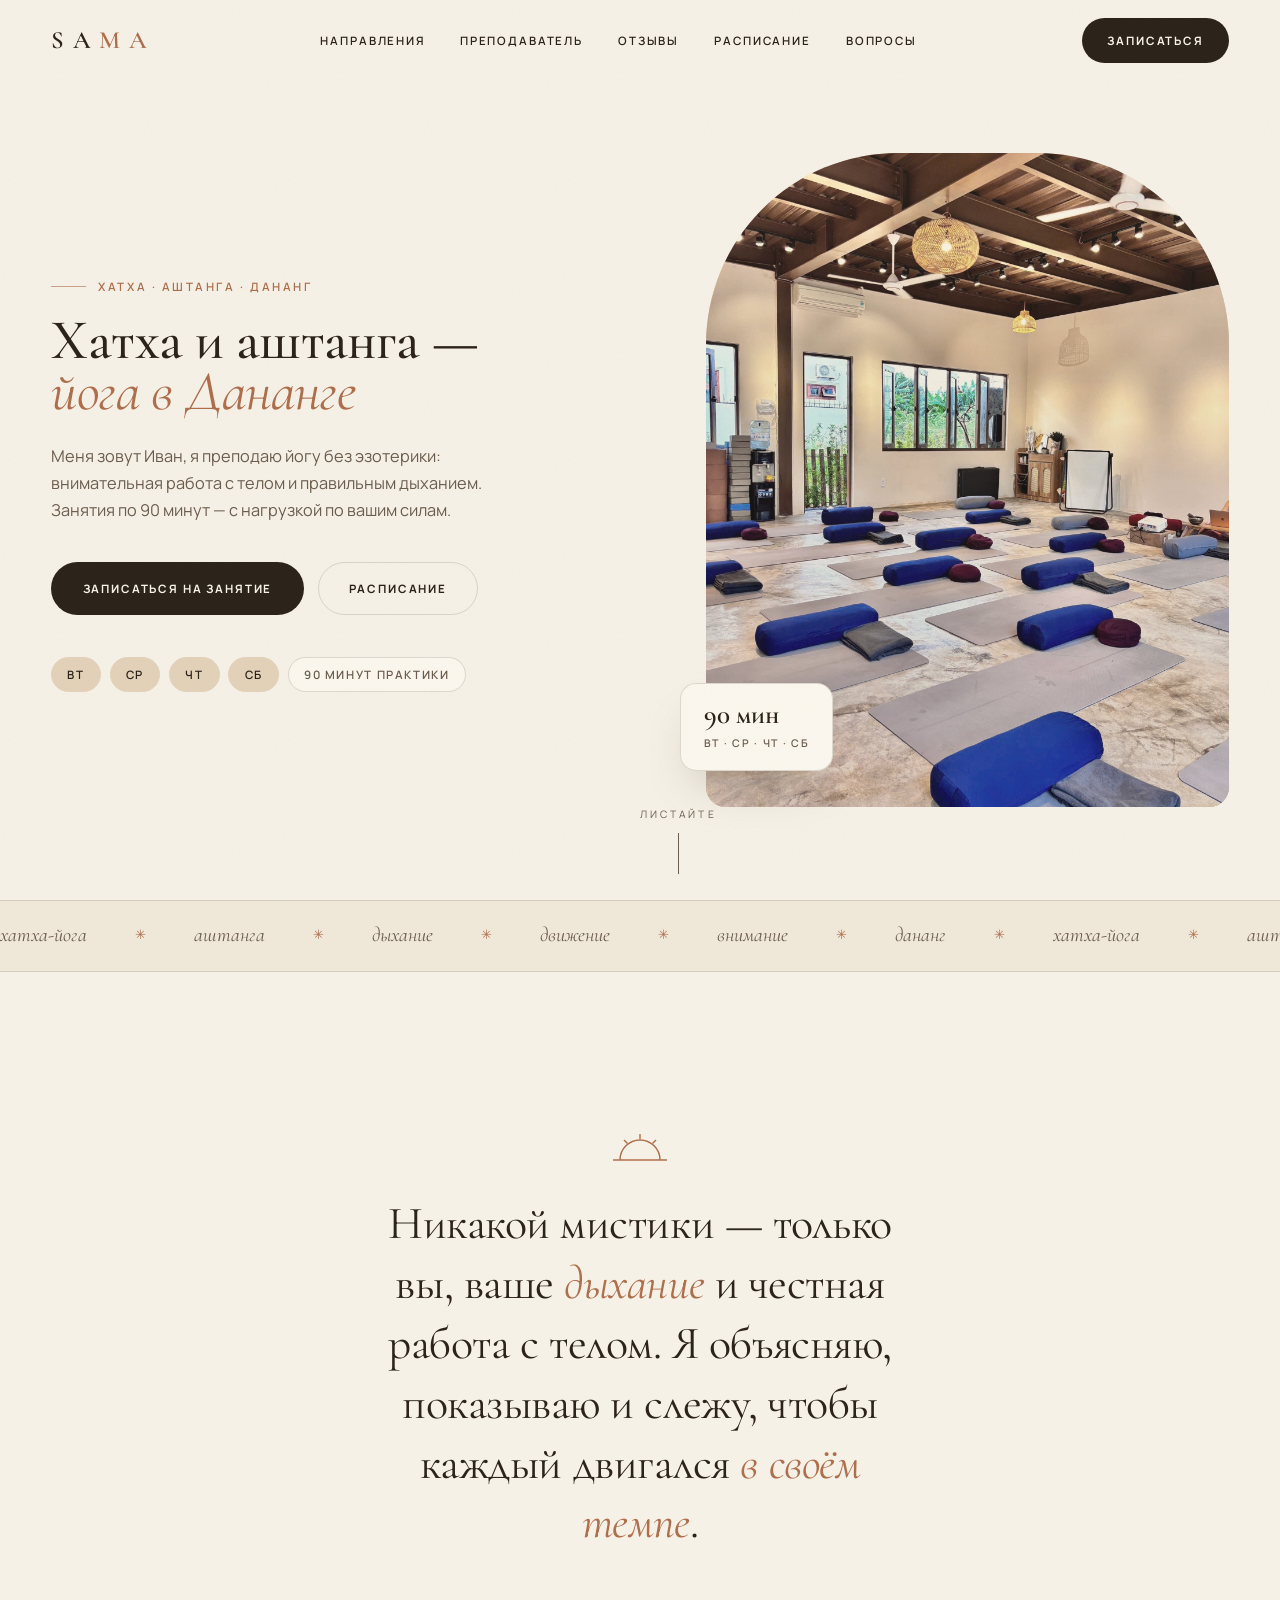
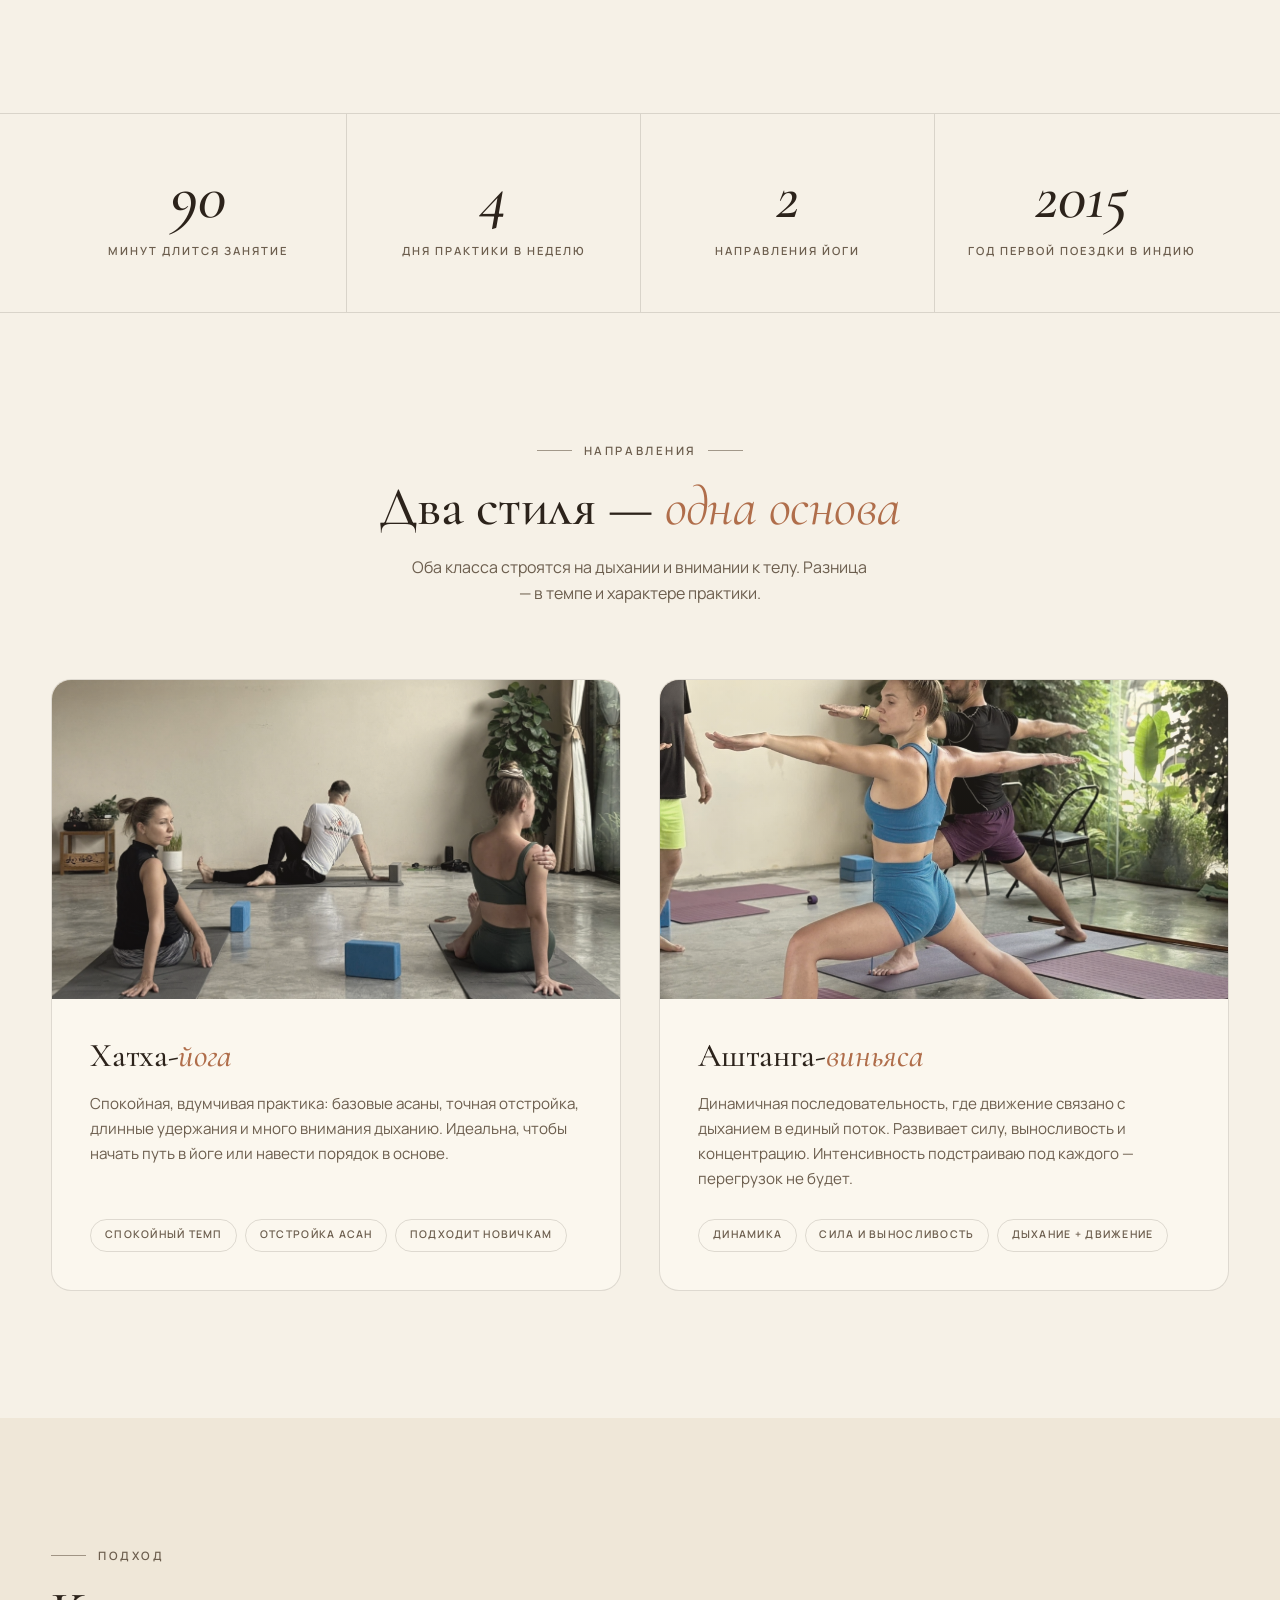
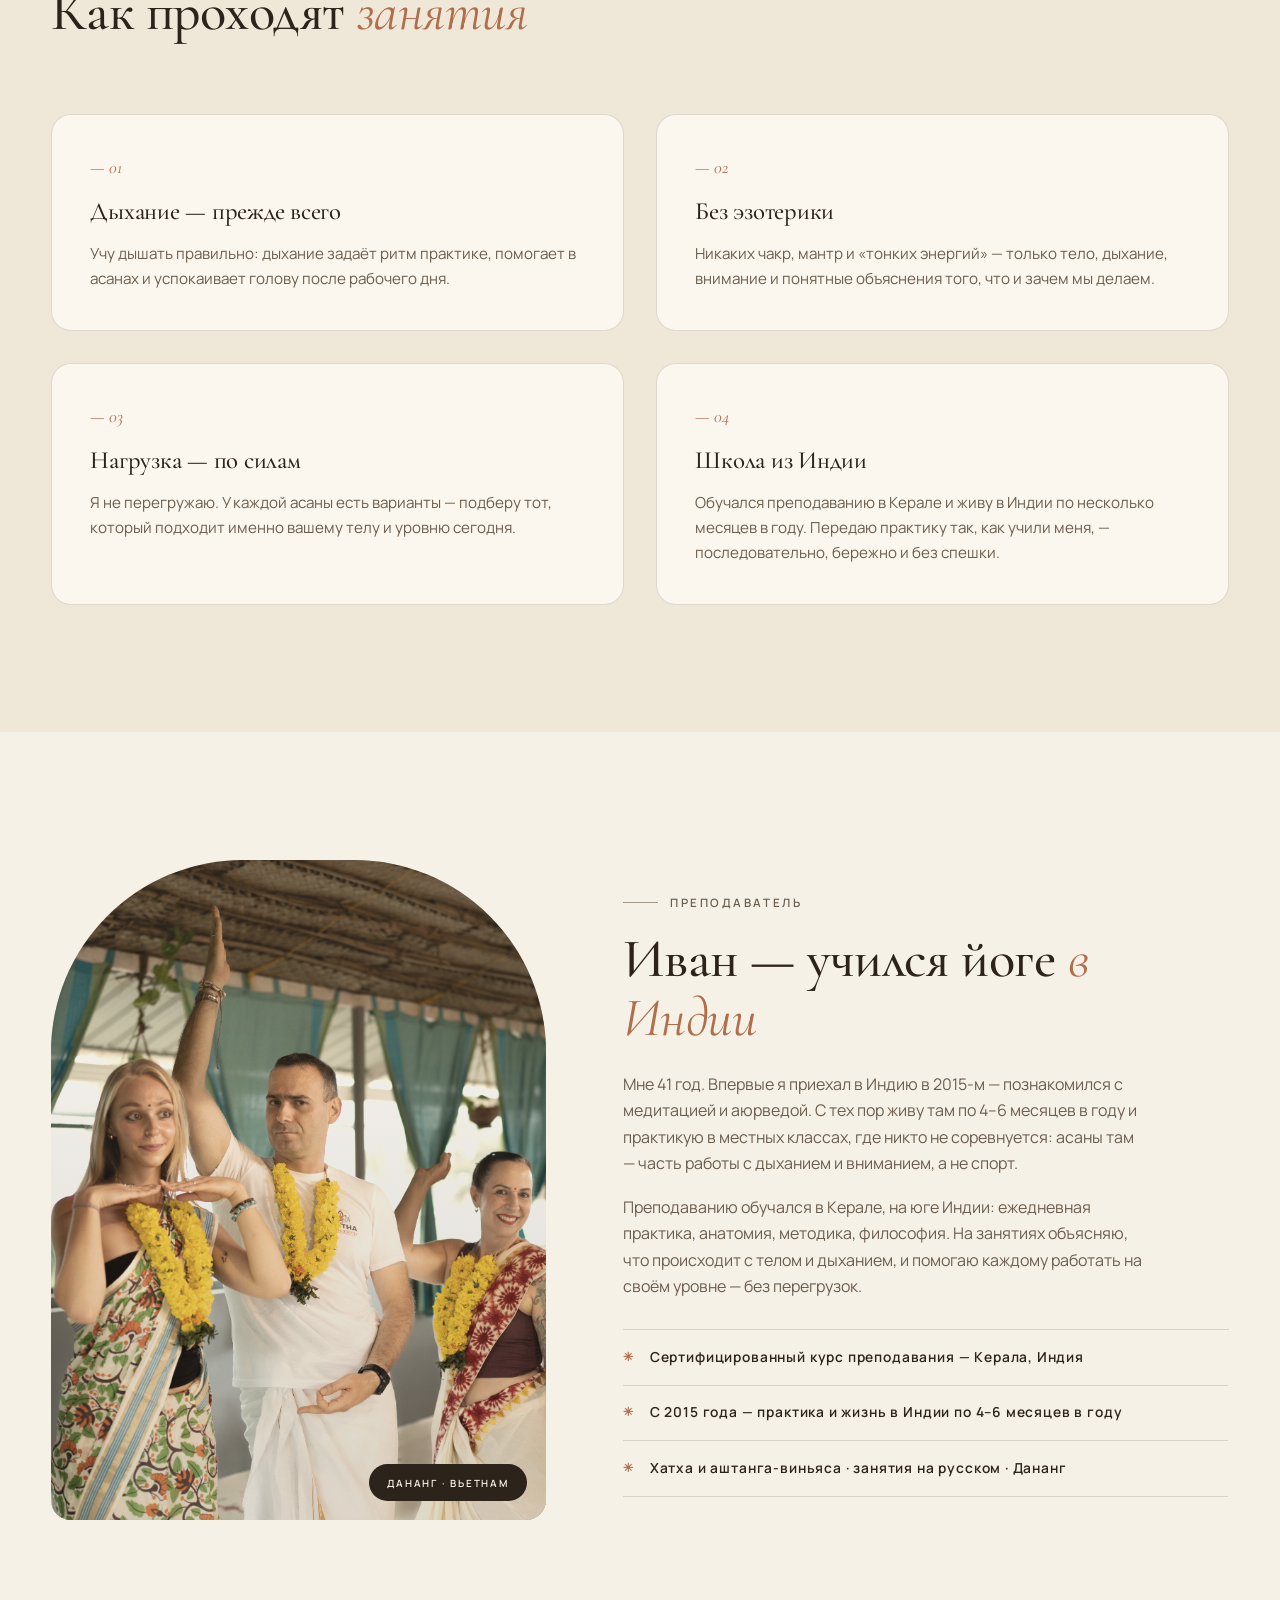
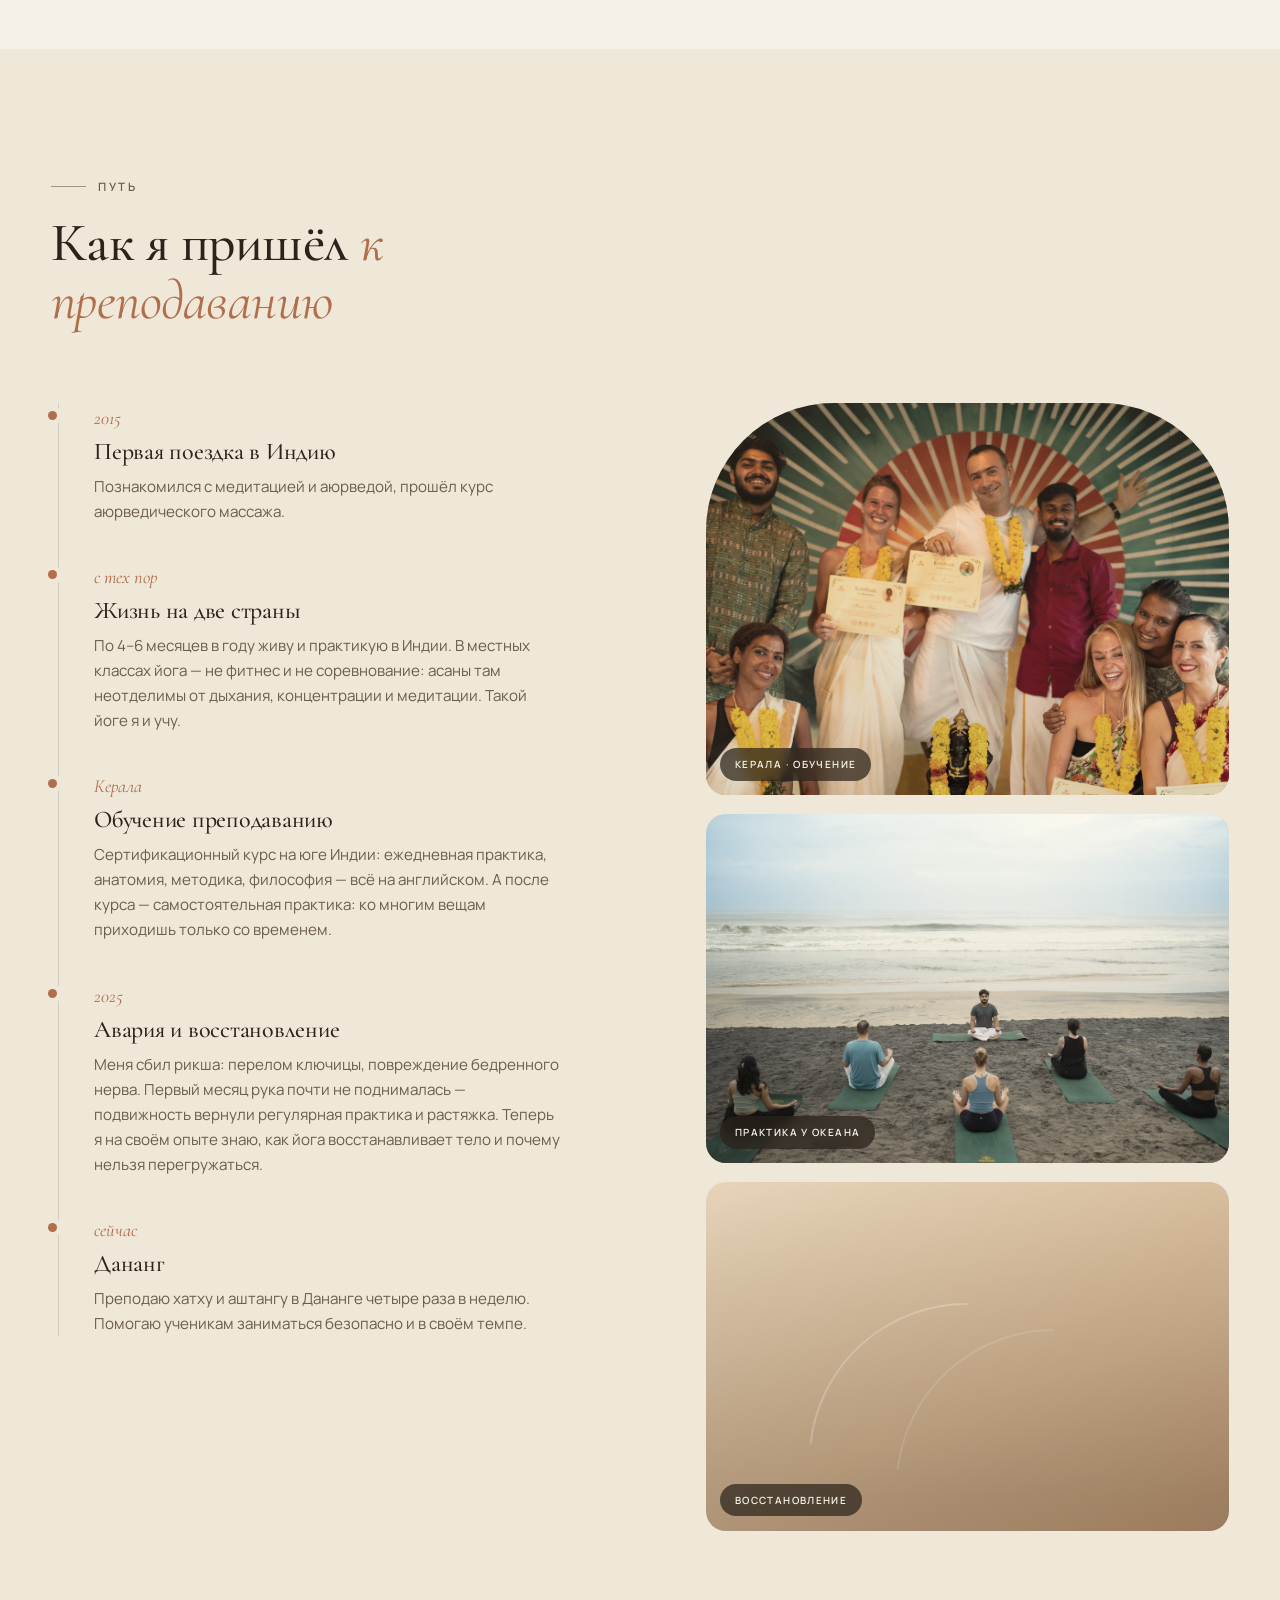
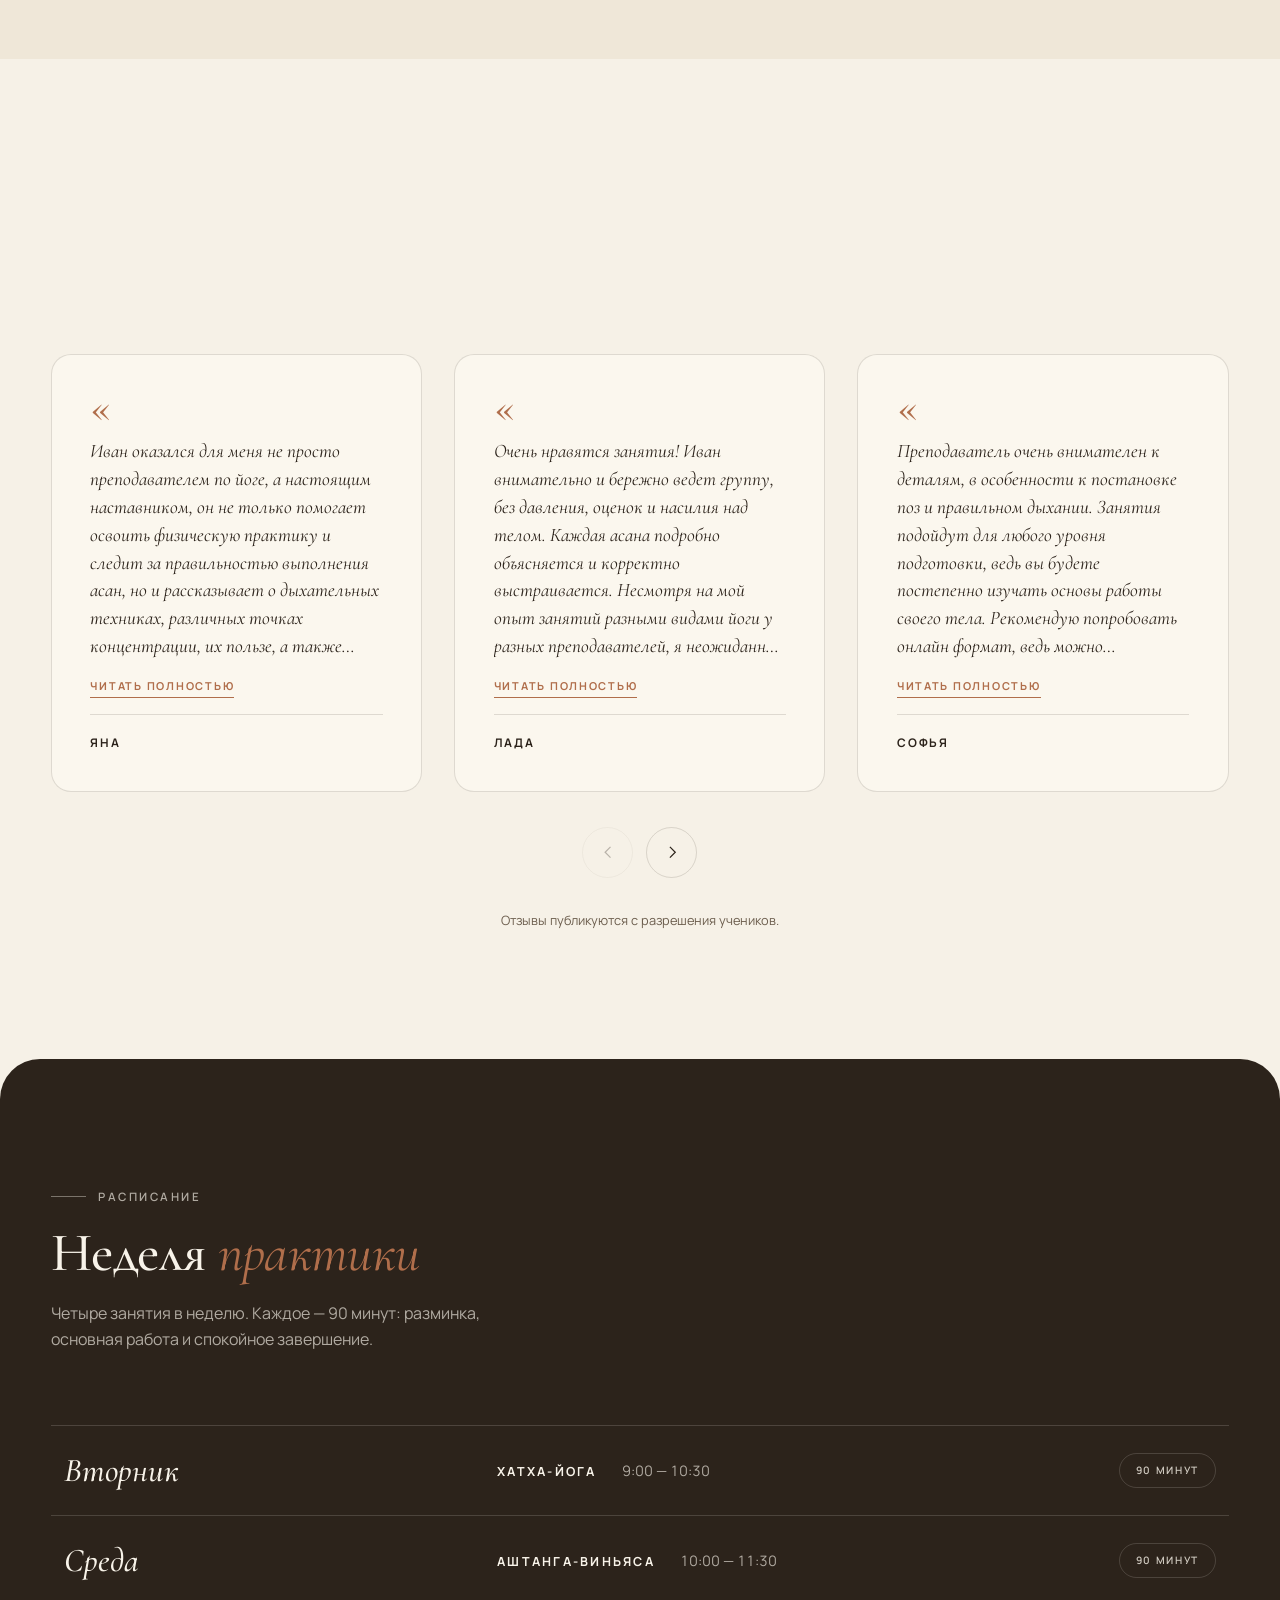
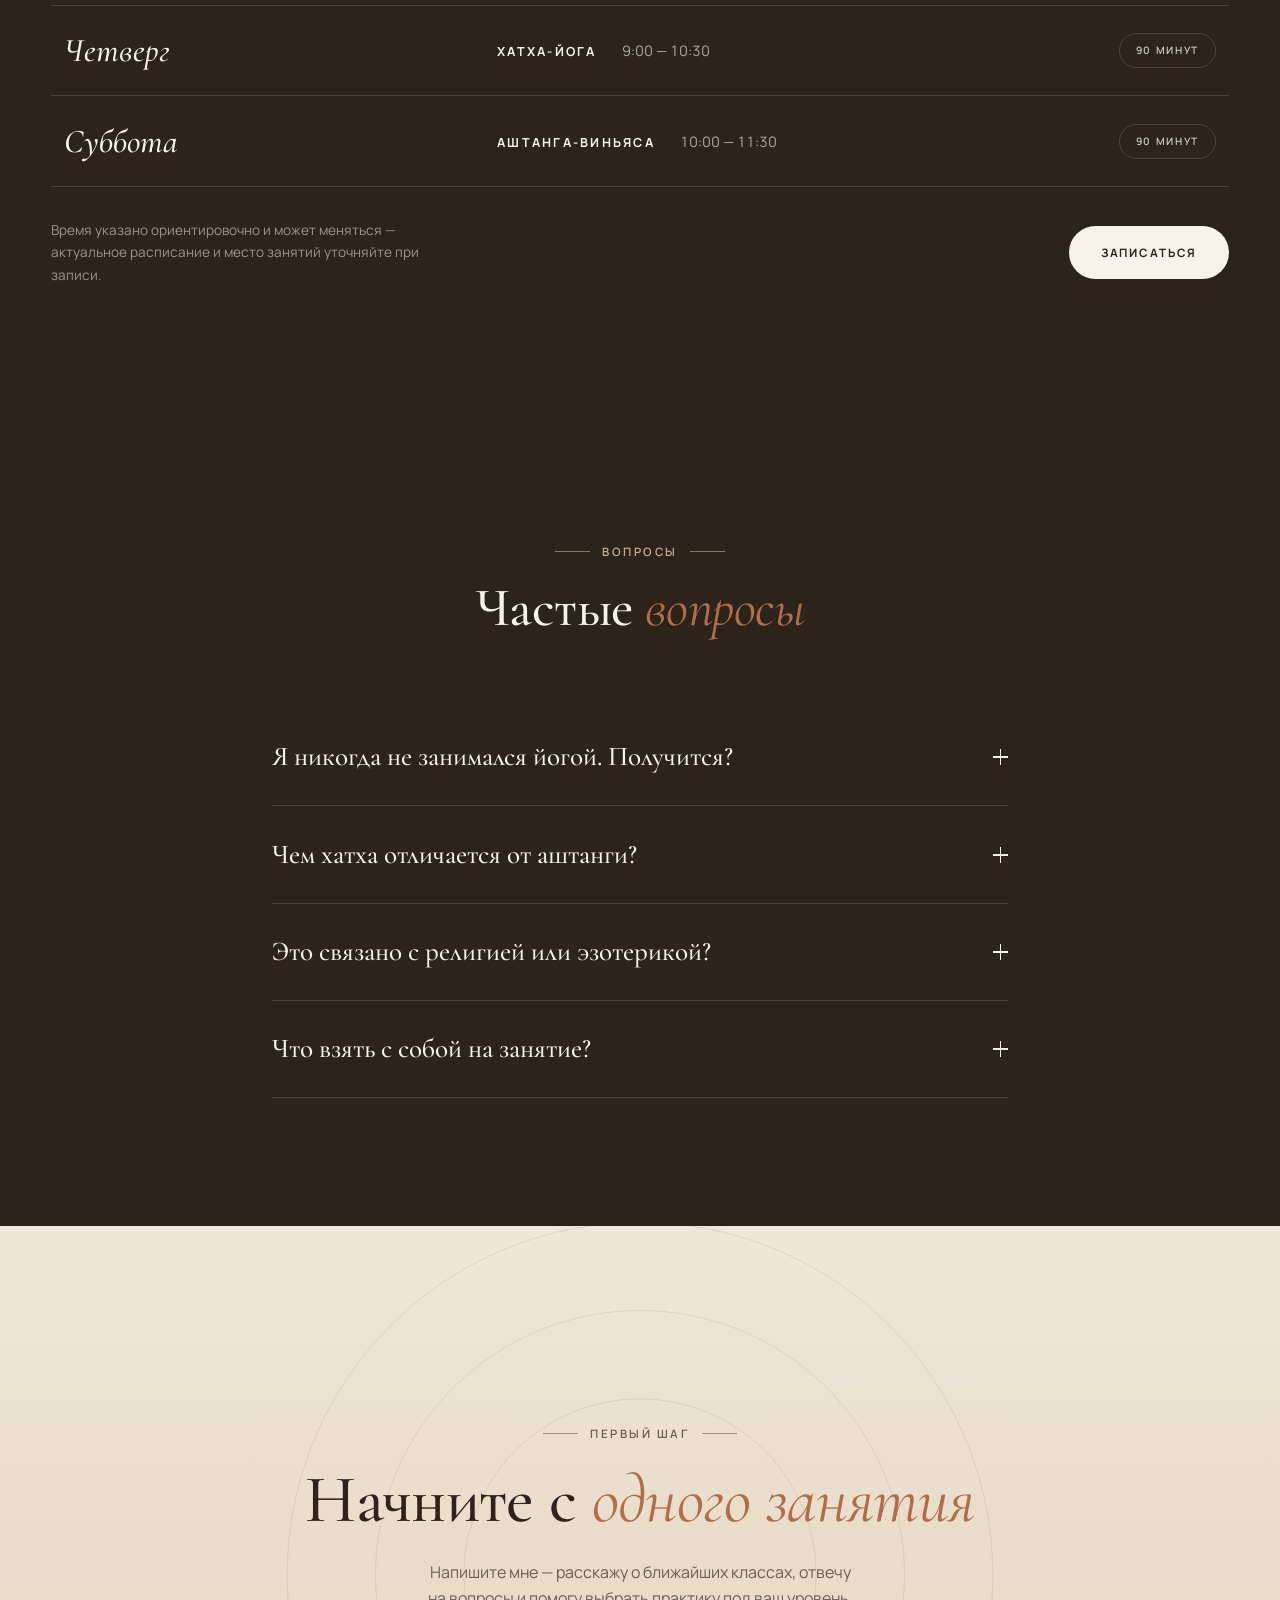
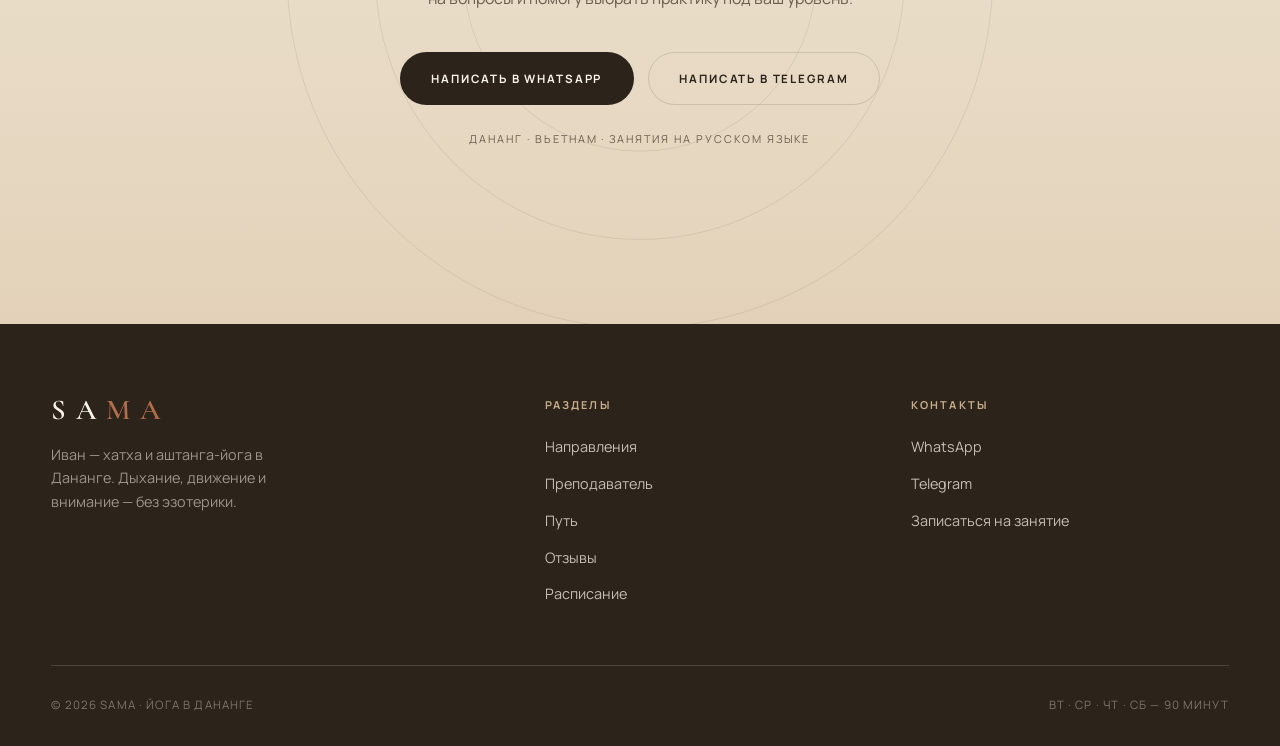
==== index.html @ 2346dad9 "Yoga landing page Co-Authored-By: Claude Fable 5 <noreply@anthropic.com>" ====
<!DOCTYPE html>
<html lang="ru">
<head>
<meta charset="UTF-8">
<meta name="viewport" content="width=device-width, initial-scale=1.0">
<title>Йога в Дананге с Иваном — хатха и аштанга | Sama</title>
<meta name="description" content="Иван — преподаватель хатха и аштанга-йоги в Дананге, учился в Индии (Керала). Без эзотерики: правильное дыхание, отстройка асан, нагрузка по силам. Занятия по 90 минут — вт, ср, чт, сб.">
<meta name="theme-color" content="#F6F1E7">

<!-- Open Graph: после публикации замените og:image на ПОЛНЫЙ url фото (https://домен/photos/portrait.jpg) -->
<meta property="og:type" content="website">
<meta property="og:locale" content="ru_RU">
<meta property="og:title" content="Йога в Дананге с Иваном — хатха и аштанга">
<meta property="og:description" content="Йога без эзотерики: правильное дыхание, внимательная работа с телом, нагрузка по силам. Занятия по 90 минут — вт, ср, чт, сб.">
<meta property="og:image" content="photos/portrait.jpg">

<link rel="icon" href="data:image/svg+xml,<svg xmlns='http://www.w3.org/2000/svg' viewBox='0 0 100 100'><text y='.9em' font-size='90'>🧘</text></svg>">

<!-- Структурированные данные для поисковиков -->
<script type="application/ld+json">
{
  "@context": "https://schema.org",
  "@type": "LocalBusiness",
  "name": "Sama — йога в Дананге",
  "description": "Хатха и аштанга-йога в Дананге. Практика без эзотерики: правильное дыхание, внимательная работа с телом и нагрузка по силам. Занятия по 90 минут — вторник, среда, четверг, суббота.",
  "address": {
    "@type": "PostalAddress",
    "addressLocality": "Da Nang",
    "addressCountry": "VN"
  },
  "founder": { "@type": "Person", "name": "Иван", "jobTitle": "Преподаватель хатха и аштанга-йоги" },
  "knowsLanguage": ["ru"],
  "openingHours": ["Tu 18:30-20:00", "We 18:30-20:00", "Th 18:30-20:00", "Sa 09:00-10:30"],
  "review": [
    { "@type": "Review", "author": { "@type": "Person", "name": "Яна" }, "reviewBody": "Иван оказался для меня не просто преподавателем по йоге, а настоящим наставником, он не только помогает освоить физическую практику и следит за правильностью выполнения асан, но и рассказывает о дыхательных техниках, различных точках концентрации, их пользе, а также понемногу знакомит с философией йоги. Благодаря этому подходу занятия становятся намного глубже и интереснее." },
    { "@type": "Review", "author": { "@type": "Person", "name": "Лада" }, "reviewBody": "Очень нравятся занятия! Иван внимательно и бережно ведет группу, без давления, оценок и насилия над телом. Каждая асана подробно объясняется и корректно выстраивается. Несмотря на мой опыт занятий разными видами йоги у разных преподавателей, я неожиданно получила новые рекомендации по управлению телом, мышцами, точке концентрации, и это заметно облегчило мне выполнение тех асан, которые было трудно держать и все получилось! Спасибо большое!" },
    { "@type": "Review", "author": { "@type": "Person", "name": "Софья" }, "reviewBody": "Преподаватель очень внимателен к деталям, в особенности к постановке поз и правильном дыхании. Занятия подойдут для любого уровня подготовки, ведь вы будете постепенно изучать основы работы своего тела. Рекомендую попробовать онлайн формат, ведь можно заниматься в любом комфортном месте!" },
    { "@type": "Review", "author": { "@type": "Person", "name": "Мария" }, "reviewBody": "Я хожу к Ивану второй месяц на йогу. Во-первых, отмечу студию, она просторная и светлая. Это большой плюс и удовольствие приходить в ней заниматься. Мне нравится, что уровень асан позволяет включаться всем людям, с разной подготовкой, и конечно всегда есть шаг назад и вперед. Здорово, что Иван видит потенциал и моменты, где ты можешь поднажать и сделать лучше. Я хожу на занятия, потому что хочется стараться, дома я бы так не выкладывалась. Да и комьюнити йоги, если так можно сказать, выстроилось очень душевное. Для меня на йоге важны люди, с которыми у меня есть коннект. Добавлю, Иван иногда дает знания, например о симхасане — это и интересно в плане истории и для здоровья полезно." },
    { "@type": "Review", "author": { "@type": "Person", "name": "Вадим" }, "reviewBody": "К йоге относился достаточно скептически, считал что это трата 60ти минут в час :) Меня заставила сходить девушка к Ивану, я после первого же занятия в корни поменял свое представление о йоге с одного полюса на другой. Больше впечатлил его подход к йоге, видно что человек горит своим делом и это безусловно один из смыслов его жизни. Это невероятно заражает." },
    { "@type": "Review", "author": { "@type": "Person", "name": "Ксюша" }, "reviewBody": "Очень рада, что нашла такого замечательного преподавателя по йоге! Раньше я уже занималась у других учителей, но там практика подавалась скорее как спорт. Иван же раскрывает йогу как комплексную систему: это и асаны, и дыхание, и глубокие знания об энергиях. Мне нравится, что он не ограничивается только физическими упражнениями, а знакомит нас с философией, например, с принципом ненасилия к окружающим и к самому себе. Нравится, что Иван делится интересными техниками медитации, которые мы можем практиковать сами дома. Большое спасибо!" }
  ]
}
</script>
<script type="application/ld+json">
{
  "@context": "https://schema.org",
  "@type": "FAQPage",
  "mainEntity": [
    {
      "@type": "Question",
      "name": "Я никогда не занимался йогой. Получится?",
      "acceptedAnswer": { "@type": "Answer", "text": "Да. Нагрузка на занятии у каждого своя: преподаватель показывает варианты асан под разный уровень и следит, чтобы никто не перегружался. Для первого раза лучше всего подойдёт класс хатха-йоги." }
    },
    {
      "@type": "Question",
      "name": "Чем хатха отличается от аштанги?",
      "acceptedAnswer": { "@type": "Answer", "text": "Хатха — спокойный темп, длинные удержания и подробная отстройка асан. Аштанга — динамичная последовательность, где движение связано с дыханием: больше силы, выносливости и ритма." }
    },
    {
      "@type": "Question",
      "name": "Это связано с религией или эзотерикой?",
      "acceptedAnswer": { "@type": "Answer", "text": "Нет. Йога здесь — практика для тела и ума: дыхание, движение, внимание. Без мантр, ритуалов и «тонких энергий»." }
    },
    {
      "@type": "Question",
      "name": "Что взять с собой на занятие?",
      "acceptedAnswer": { "@type": "Answer", "text": "Удобную одежду, воду. Заниматься лучше через 2–3 часа после еды." }
    }
  ]
}
</script>
<link rel="preconnect" href="https://fonts.googleapis.com">
<link rel="preconnect" href="https://fonts.gstatic.com" crossorigin>
<link href="https://fonts.googleapis.com/css2?family=Cormorant+Garamond:ital,wght@0,400;0,500;0,600;1,400;1,500&family=Manrope:wght@400;500;600;700&display=swap" rel="stylesheet">
<style>
/* ============================================================
   SAMA · yoga in Da Nang
   Палитра: тёплый крем / песок / глина / тёмный шоколад
   Шрифты: Cormorant Garamond (display) + Manrope (текст)
   ============================================================ */

:root{
  --bg:        #F6F1E7;
  --bg-soft:   #EFE7D8;
  --card:      #FBF7EE;
  --sand:      #E3D2B9;
  --sand-2:    #C9AD8C;
  --ink:       #2C231B;
  --ink-2:     #6C5E4E;
  --cream:     #F8F3E9;
  --clay:      #B06E4B;
  --line:      rgba(44,35,27,.14);
  --line-dark: rgba(248,243,233,.16);

  --ff-serif:'Cormorant Garamond', Georgia, 'Times New Roman', serif;
  --ff-sans:'Manrope', -apple-system, 'Segoe UI', sans-serif;

  --ease: cubic-bezier(.22,1,.36,1);
  --radius: 1.25rem;
}

*,*::before,*::after{ margin:0; padding:0; box-sizing:border-box; }

html{ scroll-behavior:smooth; }

body{
  font-family:var(--ff-sans);
  font-size:16px; line-height:1.65;
  color:var(--ink); background:var(--bg);
  -webkit-font-smoothing:antialiased;
  overflow-x:hidden;
}

/* лёгкое зерно поверх всей страницы — тёплая «плёночная» фактура */
body::after{
  content:""; position:fixed; inset:0; z-index:2000; pointer-events:none;
  opacity:.045; mix-blend-mode:multiply;
  background-image:url("data:image/svg+xml,%3Csvg xmlns='http://www.w3.org/2000/svg' width='140' height='140'%3E%3Cfilter id='n'%3E%3CfeTurbulence type='fractalNoise' baseFrequency='.85' numOctaves='2'/%3E%3C/filter%3E%3Crect width='140' height='140' filter='url(%23n)'/%3E%3C/svg%3E");
}

::selection{ background:var(--sand); color:var(--ink); }

img,svg{ display:block; max-width:100%; }
a{ color:inherit; text-decoration:none; }
button{ font:inherit; color:inherit; background:none; border:0; cursor:pointer; }
ul{ list-style:none; }

.container{ width:min(1180px, 92vw); margin-inline:auto; }

section{ scroll-margin-top:5.5rem; }

/* ---------- типографика ---------- */

.eyebrow{
  display:inline-flex; align-items:center; gap:.75rem;
  font-size:.72rem; font-weight:600; letter-spacing:.22em; text-transform:uppercase;
  color:var(--clay);
}
.eyebrow::before{
  content:""; width:2.2rem; height:1px; background:currentColor; opacity:.6;
}
.eyebrow--center::after{
  content:""; width:2.2rem; height:1px; background:currentColor; opacity:.6;
}

h1,h2,h3{ font-family:var(--ff-serif); font-weight:500; line-height:1.08; letter-spacing:-.01em; }
h1 em, h2 em, .statement em{ font-style:italic; font-weight:400; color:var(--clay); }

.h2{ font-size:clamp(2.1rem, 4.4vw, 3.4rem); max-width:22ch; }

.section-head{ display:flex; flex-direction:column; gap:1.1rem; margin-bottom:clamp(2.5rem,6vw,4.5rem); }
.section-head--center{ align-items:center; text-align:center; }
.section-head p{ color:var(--ink-2); max-width:46ch; }

/* ---------- кнопки ---------- */

.btn{
  display:inline-flex; align-items:center; justify-content:center; gap:.6rem;
  padding:1rem 1.9rem; border-radius:999px;
  font-size:.72rem; font-weight:700; letter-spacing:.16em; text-transform:uppercase;
  border:1px solid transparent; white-space:nowrap;
  transition:background .35s var(--ease), color .35s var(--ease),
             border-color .35s var(--ease), transform .35s var(--ease);
}
.btn:active{ transform:scale(.97); }
.btn--dark{ background:var(--ink); color:var(--cream); }
.btn--dark:hover{ background:var(--clay); }
.btn--line{ border-color:var(--line); color:var(--ink); }
.btn--line:hover{ background:var(--ink); border-color:var(--ink); color:var(--cream); }
.btn--cream{ background:var(--cream); color:var(--ink); }
.btn--cream:hover{ background:var(--clay); color:var(--cream); }
.btn--line-cream{ border-color:var(--line-dark); color:var(--cream); }
.btn--line-cream:hover{ background:var(--cream); color:var(--ink); border-color:var(--cream); }

/* ---------- шапка ---------- */

.site-header{
  position:fixed; inset-inline:0; top:0; z-index:100;
  transition:background .4s ease, box-shadow .4s ease, padding .4s ease;
  padding-block:1.15rem;
}
.site-header.scrolled{
  background:rgba(246,241,231,.86);
  -webkit-backdrop-filter:blur(14px); backdrop-filter:blur(14px);
  box-shadow:0 1px 0 var(--line);
  padding-block:.7rem;
}
.header-inner{ display:flex; align-items:center; justify-content:space-between; gap:2rem; }

.logo{
  font-family:var(--ff-serif); font-size:1.55rem; font-weight:600;
  letter-spacing:.34em; text-transform:uppercase; line-height:1;
}
.logo span{ color:var(--clay); }

.main-nav{ display:flex; gap:2.2rem; }
.main-nav a{
  position:relative; font-size:.72rem; font-weight:600;
  letter-spacing:.16em; text-transform:uppercase; padding-block:.3rem;
}
.main-nav a::after{
  content:""; position:absolute; left:0; bottom:0; height:1px; width:100%;
  background:var(--clay); transform:scaleX(0); transform-origin:right;
  transition:transform .4s var(--ease);
}
.main-nav a:hover::after{ transform:scaleX(1); transform-origin:left; }

.header-cta{ padding:.75rem 1.5rem; }

/* бургер */
.burger{ display:none; position:relative; z-index:120; width:2.4rem; height:2.4rem; }
.burger span{
  position:absolute; left:50%; width:1.5rem; height:1.5px; background:var(--ink);
  transition:transform .4s var(--ease), background .4s ease;
}
.burger span:nth-child(1){ transform:translate(-50%,-4px); }
.burger span:nth-child(2){ transform:translate(-50%, 4px); }
body.menu-open .burger span:nth-child(1){ transform:translate(-50%,0) rotate(45deg); background:var(--cream); }
body.menu-open .burger span:nth-child(2){ transform:translate(-50%,0) rotate(-45deg); background:var(--cream); }

/* мобильное меню */
.mobile-menu{
  position:fixed; inset:0; z-index:110; background:var(--ink); color:var(--cream);
  display:flex; flex-direction:column; justify-content:center; padding:2rem 8vw;
  clip-path:circle(0% at calc(100% - 3rem) 3rem);
  transition:clip-path .65s var(--ease); pointer-events:none;
}
body.menu-open .mobile-menu{ clip-path:circle(150% at calc(100% - 3rem) 3rem); pointer-events:auto; }
.mobile-menu a{
  font-family:var(--ff-serif); font-size:clamp(2rem,8vw,3rem); line-height:1.3;
  opacity:0; transform:translateY(1.2rem);
  transition:opacity .5s ease, transform .5s var(--ease), color .3s;
}
.mobile-menu a:hover{ color:var(--sand-2); font-style:italic; }
body.menu-open .mobile-menu a{ opacity:1; transform:none; }
body.menu-open .mobile-menu a:nth-child(1){ transition-delay:.15s; }
body.menu-open .mobile-menu a:nth-child(2){ transition-delay:.22s; }
body.menu-open .mobile-menu a:nth-child(3){ transition-delay:.29s; }
body.menu-open .mobile-menu a:nth-child(4){ transition-delay:.36s; }
body.menu-open .mobile-menu a:nth-child(5){ transition-delay:.43s; }
body.menu-open .mobile-menu a:nth-child(6){ transition-delay:.5s; }
body.menu-open .mobile-menu a:nth-child(7){ transition-delay:.57s; }
.mobile-menu .menu-note{
  margin-top:3rem; font-size:.72rem; letter-spacing:.2em; text-transform:uppercase;
  color:var(--sand-2); opacity:0; transition:opacity .5s ease .62s;
}
body.menu-open .mobile-menu .menu-note{ opacity:1; }
body.menu-open{ overflow:hidden; }

/* ---------- hero ---------- */

.hero{
  position:relative; min-height:100svh;
  display:grid; align-items:center;
  padding-top:clamp(6rem,12vh,8rem); padding-bottom:3rem;
}
.hero-grid{
  display:grid; grid-template-columns:1.05fr .95fr;
  gap:clamp(2.5rem,6vw,5.5rem); align-items:center;
}

.hero-eyebrow{ opacity:0; animation:fadeUp 1s var(--ease) .15s forwards; }

.hero-title{
  font-size:clamp(2.7rem, 4.4vw, 4.7rem);
  margin-top:1.4rem;
  line-height:.8;
}
.hero-title .line{
  display:block; overflow:hidden;
  padding:.12em .02em .1em 0; margin:-.12em 0 -.1em;
}
.hero-title .line > span{
  display:inline-block; transform:translateY(115%);
  animation:rise 1.15s var(--ease) forwards;
}
.hero-title .line:nth-child(1) > span{ animation-delay:.25s; }
.hero-title .line:nth-child(2) > span{ animation-delay:.4s; }

.hero-sub{
  margin-top:1.8rem; max-width:44ch; color:var(--ink-2); font-size:1.02rem;
  opacity:0; animation:fadeUp 1s var(--ease) .65s forwards;
}
.hero-actions{
  display:flex; flex-wrap:wrap; gap:.9rem; margin-top:2.4rem;
  opacity:0; animation:fadeUp 1s var(--ease) .8s forwards;
}
.hero-days{
  display:flex; flex-wrap:wrap; align-items:center; gap:.55rem; margin-top:2.6rem;
  font-size:.72rem; font-weight:600; letter-spacing:.14em; text-transform:uppercase; color:var(--ink-2);
  opacity:0; animation:fadeUp 1s var(--ease) .95s forwards;
}
.hero-days .chip{
  padding:.45rem .95rem; border:1px solid var(--line); border-radius:999px; background:var(--card);
}
.hero-days .chip--fill{ background:var(--sand); border-color:var(--sand); color:var(--ink); }

/* правая колонка — арка */
.hero-visual{
  position:relative;
  opacity:0; animation:fadeScale 1.3s var(--ease) .45s forwards;
}
.arch{
  position:relative; overflow:hidden;
  aspect-ratio:4/5; width:100%;
  border-radius:12rem 12rem var(--radius) var(--radius);
  background:linear-gradient(172deg,#EADAC2 0%, #D7BC99 48%, #BC9873 100%);
}
/* солнце */
.arch .sun{
  position:absolute; top:16%; left:50%; width:38%; aspect-ratio:1;
  transform:translateX(-50%); border-radius:50%;
  background:radial-gradient(circle at 38% 32%, #FAF0DC, #EDD3A6 68%, #E3C494);
  box-shadow:0 18px 60px rgba(176,110,75,.35);
  animation:sunFloat 9s ease-in-out infinite;
}
/* линии-дуги «рассвет над морем» */
.arch .waves{
  position:absolute; inset-inline:0; bottom:-4%; color:var(--cream); opacity:.55;
}
/* дышащие кольца */
.rings{ position:absolute; left:50%; bottom:18%; transform:translateX(-50%); width:0; height:0; }
.rings i{
  position:absolute; left:50%; top:50%; border-radius:50%;
  border:1px solid rgba(248,243,233,.55);
  transform:translate(-50%,-50%) scale(.9);
  animation:breathe 7s ease-in-out infinite;
}
.rings i:nth-child(1){ width:9rem;  height:9rem; }
.rings i:nth-child(2){ width:14rem; height:14rem; animation-delay:.6s; opacity:.7; }
.rings i:nth-child(3){ width:19rem; height:19rem; animation-delay:1.2s; opacity:.4; }

/* плавающая карточка на арке */
.hero-card{
  position:absolute; left:-1.6rem; bottom:2.2rem;
  background:var(--card); border:1px solid var(--line); border-radius:1rem;
  padding:1.1rem 1.4rem; box-shadow:0 24px 50px -22px rgba(44,35,27,.35);
  animation:floaty 7s ease-in-out infinite;
  z-index: 99;
}
.hero-card b{ font-family:var(--ff-serif); font-size:1.7rem; font-weight:600; line-height:1; }
.hero-card small{
  display:block; margin-top:.3rem;
  font-size:.66rem; font-weight:600; letter-spacing:.16em; text-transform:uppercase; color:var(--ink-2);
}

/* стрелка вниз */
.scroll-hint{
  position:absolute; left:50%; bottom:1.6rem; transform:translateX(-50%);
  font-size:.64rem; letter-spacing:.3em; text-transform:uppercase; color:var(--ink-2);
  display:flex; flex-direction:column; align-items:center; gap:.6rem;
  opacity:0; animation:fadeUp 1s ease 1.4s forwards;
}
.scroll-hint::after{
  content:""; width:1px; height:2.6rem; background:var(--ink-2);
  animation:drip 2.2s var(--ease) infinite;
}

/* ---------- бегущая строка ---------- */

.marquee{
  border-block:1px solid var(--line); padding-block:1.15rem;
  overflow:hidden; background:var(--bg-soft);
}
.marquee-track{
  display:flex; width:max-content;
  animation:marquee 36s linear infinite;
}
.marquee-group{ display:flex; gap:3rem; padding-right:3rem; flex:none; }
.marquee span{
  font-family:var(--ff-serif); font-size:1.25rem; font-style:italic;
  color:var(--ink-2); white-space:nowrap; display:flex; align-items:center; gap:3rem;
}
.marquee span::after{ content:"✳"; font-size:.8rem; color:var(--clay); font-style:normal; }

/* ---------- манифест ---------- */

.statement{ padding-block:clamp(6rem,13vw,10rem); text-align:center; }
.statement .sun-icon{ margin:0 auto 2rem; color:var(--clay); }
.statement p{
  font-family:var(--ff-serif); font-size:clamp(1.7rem,3.6vw,2.9rem);
  line-height:1.3; max-width:24ch; margin-inline:auto; letter-spacing:-.01em;
}

/* ---------- цифры ---------- */

.stats{ border-block:1px solid var(--line); }
.stats-grid{ display:grid; grid-template-columns:repeat(4,1fr); }
.stat{
  padding:clamp(2rem,4vw,3.2rem) 1.5rem; text-align:center;
  border-left:1px solid var(--line);
}
.stat:first-child{ border-left:0; }
.stat b{
  display:block; font-family:var(--ff-serif); font-weight:500;
  font-size:clamp(2.6rem,5vw,4rem); line-height:1; font-style:italic; color:var(--ink);
}
.stat span{
  display:block; margin-top:.8rem; font-size:.7rem; font-weight:600;
  letter-spacing:.18em; text-transform:uppercase; color:var(--ink-2);
}

/* ---------- направления ---------- */

.styles{ padding-block:clamp(5rem,10vw,8.5rem); }
.styles-grid{ display:grid; grid-template-columns:1fr 1fr; gap:clamp(1.5rem,3vw,2.5rem); }

.style-card{
  background:var(--card); border:1px solid var(--line); border-radius:var(--radius);
  overflow:hidden; display:flex; flex-direction:column;
  transition:transform .5s var(--ease), box-shadow .5s var(--ease);
}
.style-card:hover{ transform:translateY(-6px); box-shadow:0 34px 60px -30px rgba(44,35,27,.3); }

.style-visual{ position:relative; aspect-ratio:16/9; overflow:hidden; }
.style-visual::after{
  content:""; position:absolute; inset:0; z-index:2; pointer-events:none;
  background:linear-gradient(180deg, rgba(227,197,154,.1), rgba(44,35,27,.16));
}
.style-visual--hatha{ background:linear-gradient(160deg,#EBDCC5,#D3B896 60%,#C0A17C); }
.style-visual--ashtanga{ background:linear-gradient(160deg,#E0CBB2,#C3A181 55%,#A98363); }
.style-visual svg{ position:absolute; inset:0; width:100%; height:100%; color:var(--cream); }

.style-body{ padding:clamp(1.6rem,3vw,2.4rem); display:flex; flex-direction:column; gap:1.1rem; flex:1; }
.style-body h3{ font-size:clamp(1.7rem,2.6vw,2.2rem); }
.style-body h3 i{ font-style:italic; color:var(--clay); }
.style-body p{ color:var(--ink-2); font-size:.95rem; }
.style-tags{ display:flex; flex-wrap:wrap; gap:.5rem; margin-top:auto; padding-top:.6rem; }
.style-tags li{
  font-size:.66rem; font-weight:600; letter-spacing:.12em; text-transform:uppercase;
  padding:.42rem .85rem; border:1px solid var(--line); border-radius:999px; color:var(--ink-2);
}

/* ---------- подход ---------- */

.approach{ padding-block:clamp(5rem,10vw,8.5rem); background:var(--bg-soft); }
.approach-grid{ display:grid; grid-template-columns:repeat(2,1fr); gap:clamp(1.2rem,2.5vw,2rem); }
.principle{
  background:var(--card); border:1px solid var(--line); border-radius:var(--radius);
  padding:clamp(1.8rem,3vw,2.6rem);
  display:flex; flex-direction:column; gap:1rem;
  transition:transform .5s var(--ease), box-shadow .5s var(--ease);
}
.principle:hover{ transform:translateY(-5px); box-shadow:0 30px 55px -30px rgba(44,35,27,.28); }
.principle .num{
  font-family:var(--ff-serif); font-style:italic; font-size:1.1rem; color:var(--clay);
}
.principle h3{ font-size:1.55rem; }
.principle p{ color:var(--ink-2); font-size:.95rem; }

/* ---------- преподаватель ---------- */

.teacher{ padding-block:clamp(5rem,10vw,9rem); }
.teacher-grid{
  display:grid; grid-template-columns:.9fr 1.1fr;
  gap:clamp(2.5rem,6vw,5.5rem); align-items:center;
}
.portrait{
  position:relative; aspect-ratio:3/4;
  border-radius:12rem 12rem var(--radius) var(--radius);
  background:linear-gradient(175deg,#E7D5BB, #CDAE8B 55%, #B18C6A);
  overflow:hidden;
}
/*
  ЗАМЕНИТЕ НА ФОТО ПРЕПОДАВАТЕЛЯ:
  <img src="teacher.jpg" alt="Преподаватель йоги" style="width:100%;height:100%;object-fit:cover">
*/
.portrait svg{ position:absolute; inset:0; width:100%; height:100%; color:var(--cream); opacity:.6; }
.portrait .badge{
  position:absolute; right:1.2rem; bottom:1.2rem;
  background:var(--ink); color:var(--cream); border-radius:999px;
  font-size:.62rem; font-weight:600; letter-spacing:.18em; text-transform:uppercase;
  padding:.65rem 1.15rem;
}
.teacher-copy h2{ margin-bottom:1.5rem; }
.teacher-copy > p{ color:var(--ink-2); margin-bottom:1.1rem; max-width:52ch; }
.teacher-list{ margin-top:1.8rem; border-top:1px solid var(--line); }
.teacher-list li{
  display:flex; align-items:center; gap:1rem;
  padding-block:1rem; border-bottom:1px solid var(--line);
  font-size:.86rem; font-weight:600; letter-spacing:.06em;
}
.teacher-list li::before{
  content:"✳"; color:var(--clay); font-size:.75rem; flex:none;
}
.teacher-quote{
  margin-top:2.2rem; font-family:var(--ff-serif); font-style:italic;
  font-size:1.5rem; line-height:1.35; color:var(--ink); max-width:30ch;
}
.teacher-quote::before{ content:"« "; color:var(--clay); }
.teacher-quote::after{ content:" »"; color:var(--clay); }

/* ---------- фото (с фолбэком на графику) ---------- */

.photo{
  position:absolute; inset:0; z-index:2;
  width:100%; height:100%; object-fit:cover;
  /* тёплый фильтр под палитру сайта */
  filter:sepia(.22) saturate(.88) contrast(.95) brightness(1.03);
}
/* лёгкая тёплая вуаль поверх фото, чтобы кадры сливались с фоном */
.arch::after, .portrait::after, .frame::after{
  content:""; position:absolute; inset:0; z-index:2; pointer-events:none;
  background:linear-gradient(180deg, rgba(227,197,154,.12), rgba(44,35,27,.16) 90%);
}
.portrait .badge{ z-index:3; }

/* ---------- путь (таймлайн) ---------- */

.story{ padding-block:clamp(5rem,10vw,8.5rem); background:var(--bg-soft); }
.story-grid{
  display:grid; grid-template-columns:1.05fr .95fr;
  gap:clamp(2.5rem,6vw,5rem); align-items:start;
}

.timeline{ border-left:1px solid var(--line); padding-left:2.2rem; margin-left:.4rem; }
.tl-item{ position:relative; padding-bottom:2.4rem; }
.tl-item:last-child{ padding-bottom:0; }
.tl-item::before{
  content:""; position:absolute; left:calc(-2.2rem - .4rem - 4.5px); top:.5rem;
  width:9px; height:9px; border-radius:50%;
  background:var(--clay); box-shadow:0 0 0 5px var(--bg-soft);
}
.tl-year{
  font-family:var(--ff-serif); font-style:italic; font-size:1.15rem; color:var(--clay);
}
.tl-item h3{ font-size:1.5rem; margin:.35rem 0 .55rem; }
.tl-item p{ color:var(--ink-2); font-size:.95rem; max-width:52ch; }

.story-photos{ display:grid; gap:1.2rem; position:sticky; top:6.5rem; }
.frame{
  position:relative; overflow:hidden; border-radius:var(--radius);
  aspect-ratio:3/2;
  background:linear-gradient(160deg,#E7D6BE,#CBAD8B 60%,#B08C6B);
}
.frame--tall{ aspect-ratio:4/3; border-radius:8rem 8rem var(--radius) var(--radius); }
.frame svg{ position:absolute; inset:0; width:100%; height:100%; color:var(--cream); opacity:.55; }
.frame figcaption{
  position:absolute; left:.9rem; bottom:.9rem; z-index:3;
  background:rgba(44,35,27,.72); color:var(--cream);
  font-size:.62rem; font-weight:600; letter-spacing:.14em; text-transform:uppercase;
  padding:.5rem .9rem; border-radius:999px;
  -webkit-backdrop-filter:blur(6px); backdrop-filter:blur(6px);
}

/* ---------- отзывы ---------- */

.reviews{ padding-block:clamp(5rem,10vw,8.5rem); }
.reviews-slider{ --gap:clamp(1.2rem,2.5vw,2rem); }
.reviews-track{
  display:flex; gap:var(--gap);
  overflow-x:auto; scroll-snap-type:x mandatory;
  scrollbar-width:none; -ms-overflow-style:none;
}
.reviews-track::-webkit-scrollbar{ display:none; }
.review-card{
  flex:0 0 calc((100% - 2*var(--gap))/3); scroll-snap-align:start;
  display:flex; flex-direction:column; gap:1rem;
  background:var(--card); border:1px solid var(--line); border-radius:var(--radius);
  padding:clamp(1.8rem,3vw,2.4rem);
}
.slider-nav{ display:flex; justify-content:center; align-items:center; gap:.8rem; margin-top:2.2rem; }
.slider-btn{
  width:3.2rem; height:3.2rem; border:1px solid var(--line); border-radius:50%;
  display:flex; align-items:center; justify-content:center;
  transition:background .35s var(--ease), color .35s var(--ease),
             border-color .35s var(--ease), opacity .35s ease;
}
.slider-btn:hover:not(:disabled){ background:var(--ink); border-color:var(--ink); color:var(--cream); }
.slider-btn:disabled{ opacity:.3; cursor:default; }
.slider-btn svg{ width:1.15rem; height:auto; }
.review-card .qmark{
  font-family:var(--ff-serif); font-size:3rem; line-height:.6; color:var(--clay);
}
.review-text{
  font-family:var(--ff-serif); font-style:italic; font-size:1.2rem; line-height:1.45;
  /* обрезаем длинные отзывы: 8 строк + многоточие */
  display:-webkit-box; -webkit-box-orient:vertical; -webkit-line-clamp:8; line-clamp:8; overflow:hidden;
}
.review-more{
  align-self:flex-start;
  font-size:.68rem; font-weight:700; letter-spacing:.16em; text-transform:uppercase;
  color:var(--clay); padding-bottom:.15rem;
  border-bottom:1px solid currentColor;
  transition:color .3s;
}
.review-more:hover{ color:var(--ink); }
.review-more[hidden]{ display:none; }
.review-meta{
  margin-top:auto; padding-top:1.1rem; border-top:1px solid var(--line);
}

/* ---------- попап с полным отзывом ---------- */

.review-modal{
  position:fixed; inset:0; z-index:300;
  display:flex; align-items:center; justify-content:center;
  padding:1.25rem;
  opacity:0; pointer-events:none; transition:opacity .35s ease;
}
.review-modal.open{ opacity:1; pointer-events:auto; }
.modal-backdrop{
  position:absolute; inset:0; background:rgba(44,35,27,.6);
  -webkit-backdrop-filter:blur(8px); backdrop-filter:blur(8px);
}
.modal-card{
  position:relative; width:min(38rem,100%); max-height:min(82svh,44rem);
  overflow-y:auto; overscroll-behavior:contain;
  background:var(--card); border:1px solid var(--line); border-radius:var(--radius);
  padding:clamp(2rem,5vw,3rem);
  box-shadow:0 40px 90px -30px rgba(20,14,10,.5);
  transform:translateY(1.6rem) scale(.97);
  transition:transform .5s var(--ease);
}
.review-modal.open .modal-card{ transform:none; }
.modal-card .qmark{
  font-family:var(--ff-serif); font-size:3rem; line-height:.6; color:var(--clay);
  display:block; margin-bottom:1rem;
}
.modal-text{
  font-family:var(--ff-serif); font-style:italic;
  font-size:clamp(1.15rem,2.4vw,1.35rem); line-height:1.5;
}
.modal-meta{ margin-top:1.6rem; padding-top:1.1rem; border-top:1px solid var(--line); }
.modal-close{
  position:sticky; top:0; float:right; margin:-.6rem -.6rem 0 1rem;
  width:2.6rem; height:2.6rem; border:1px solid var(--line); border-radius:50%;
  display:flex; align-items:center; justify-content:center;
  background:var(--card);
  transition:background .3s, color .3s, border-color .3s;
}
.modal-close:hover{ background:var(--ink); border-color:var(--ink); color:var(--cream); }
.modal-close svg{ width:.95rem; height:auto; }
body.modal-open{ overflow:hidden; }
.review-name{
  display:block; font-size:.74rem; font-weight:700;
  letter-spacing:.16em; text-transform:uppercase;
}
.review-tag{ display:block; margin-top:.25rem; font-size:.78rem; color:var(--ink-2); }
.reviews-note{
  margin-top:2rem; text-align:center; font-size:.8rem; color:var(--ink-2);
}

/* ---------- расписание ---------- */

.schedule{
  background:var(--ink); color:var(--cream);
  padding-block:clamp(5rem,10vw,8.5rem);
  border-radius:2.5rem 2.5rem 0 0;
}
.schedule .eyebrow{ color:var(--sand-2); }
.schedule .section-head p{ color:rgba(248,243,233,.65); }

.schedule-table{ border-top:1px solid var(--line-dark); }
.schedule-row{
  display:grid; grid-template-columns:1.1fr 1.6fr auto; align-items:center;
  gap:1.2rem; padding:1.7rem .8rem;
  border-bottom:1px solid var(--line-dark);
  transition:background .4s ease, padding .4s var(--ease);
}
.schedule-row:hover{ background:rgba(248,243,233,.05); padding-left:1.4rem; }
.schedule-row .day{
  font-family:var(--ff-serif); font-style:italic; font-weight:500;
  font-size:clamp(1.5rem,2.6vw,2.1rem); line-height:1;
}
.row-meta{ display:flex; flex-wrap:wrap; align-items:baseline; gap:.4rem 1.6rem; }
.row-meta .style-name{
  font-size:.78rem; font-weight:700; letter-spacing:.18em; text-transform:uppercase;
}
.row-meta .time{ font-size:.9rem; color:rgba(248,243,233,.65); font-variant-numeric:tabular-nums; }
.schedule-row .len{
  font-size:.64rem; font-weight:600; letter-spacing:.16em; text-transform:uppercase;
  border:1px solid var(--line-dark); border-radius:999px; padding:.5rem 1rem;
  color:rgba(248,243,233,.8); white-space:nowrap;
}
.schedule-note{
  margin-top:2rem; display:flex; flex-wrap:wrap; align-items:center;
  justify-content:space-between; gap:1.5rem;
}
.schedule-note p{ font-size:.85rem; color:rgba(248,243,233,.55); max-width:48ch; }

/* ---------- FAQ ---------- */

.faq{ padding-block:clamp(5rem,10vw,8.5rem); background:var(--ink); color:var(--cream); }
.faq-wrap{ max-width:46rem; margin-inline:auto; }
.faq .eyebrow{ color:var(--sand-2); }
.faq-item{ border-bottom:1px solid var(--line-dark); }
.faq-q{
  width:100%; display:flex; align-items:center; justify-content:space-between; gap:1.5rem;
  padding-block:1.6rem; text-align:left;
  font-family:var(--ff-serif); font-size:clamp(1.25rem,2.4vw,1.7rem); font-weight:500;
  transition:color .3s;
}
.faq-q:hover{ color:var(--sand-2); }
.faq-icon{ position:relative; flex:none; width:.95rem; height:.95rem; }
.faq-icon::before,.faq-icon::after{
  content:""; position:absolute; inset:0; margin:auto; background:currentColor;
  transition:transform .45s var(--ease);
}
.faq-icon::before{ width:100%; height:1.5px; }
.faq-icon::after{ width:1.5px; height:100%; }
.faq-item.open .faq-icon::after{ transform:rotate(90deg) scaleY(0); }
.faq-item.open .faq-icon::before{ transform:rotate(180deg); }
.faq-a{
  display:grid; grid-template-rows:0fr; transition:grid-template-rows .55s var(--ease);
}
.faq-item.open .faq-a{ grid-template-rows:1fr; }
.faq-a > div{ overflow:hidden; }
.faq-a p{
  padding-bottom:1.7rem; color:rgba(248,243,233,.65); font-size:.94rem; max-width:56ch;
}

/* ---------- CTA ---------- */

.cta{
  position:relative; overflow:hidden; text-align:center;
  padding-block:clamp(6.5rem,14vw,11rem);
  background:linear-gradient(180deg, var(--bg-soft), var(--sand));
}
.cta-rings{ position:absolute; left:50%; top:50%; transform:translate(-50%,-50%); pointer-events:none; }
.cta-rings i{
  position:absolute; left:50%; top:50%; border-radius:50%;
  border:1px solid rgba(44,35,27,.1);
  transform:translate(-50%,-50%) scale(.92);
  animation:breathe 8s ease-in-out infinite;
}
.cta-rings i:nth-child(1){ width:24rem; height:24rem; }
.cta-rings i:nth-child(2){ width:36rem; height:36rem; animation-delay:.8s; }
.cta-rings i:nth-child(3){ width:48rem; height:48rem; animation-delay:1.6s; }
.cta-inner{ position:relative; }
.cta h2{ font-size:clamp(2.4rem,5.5vw,4.2rem); margin-top:1.3rem; }
.cta p{ margin:1.4rem auto 0; max-width:44ch; color:var(--ink-2); }
.cta-actions{ display:flex; flex-wrap:wrap; justify-content:center; gap:.9rem; margin-top:2.5rem; }
.cta small{
  display:block; margin-top:1.6rem; font-size:.68rem; letter-spacing:.18em;
  text-transform:uppercase; color:var(--ink-2);
}

/* ---------- футер ---------- */

.footer{ background:var(--ink); color:var(--cream); padding:4.5rem 0 2rem; }
.footer-grid{
  display:grid; grid-template-columns:1.4fr 1fr 1fr; gap:3rem;
  padding-bottom:3rem; border-bottom:1px solid var(--line-dark);
}
.footer .logo{ font-size:1.8rem; }
.footer-tagline{ margin-top:1rem; color:rgba(248,243,233,.55); font-size:.9rem; max-width:30ch; }
.footer h4{
  font-size:.68rem; font-weight:700; letter-spacing:.2em; text-transform:uppercase;
  color:var(--sand-2); margin-bottom:1.2rem;
}
.footer ul li{ margin-bottom:.65rem; }
.footer ul a{ font-size:.9rem; color:rgba(248,243,233,.75); transition:color .3s; }
.footer ul a:hover{ color:var(--sand-2); }
.footer-bottom{
  display:flex; flex-wrap:wrap; justify-content:space-between; gap:1rem;
  padding-top:1.8rem; font-size:.72rem; letter-spacing:.1em;
  color:rgba(248,243,233,.4); text-transform:uppercase;
}

/* ---------- reveal-анимации ---------- */

[data-reveal]{
  opacity:0; transform:translateY(2rem);
  transition:opacity .9s var(--ease), transform .9s var(--ease);
  transition-delay:var(--d, 0s);
  will-change:opacity, transform;
}
[data-reveal="left"]{ transform:translateX(-2.5rem); }
[data-reveal="right"]{ transform:translateX(2.5rem); }
[data-reveal="zoom"]{ transform:scale(.94); }
[data-reveal].in{ opacity:1; transform:none; }

/* ---------- keyframes ---------- */

@keyframes rise{ to{ transform:translateY(0); } }
@keyframes fadeUp{ from{ opacity:0; transform:translateY(1.4rem); } to{ opacity:1; transform:none; } }
@keyframes fadeScale{ from{ opacity:0; transform:scale(.96) translateY(1rem); } to{ opacity:1; transform:none; } }
@keyframes breathe{
  0%,100%{ transform:translate(-50%,-50%) scale(.9); }
  50%{ transform:translate(-50%,-50%) scale(1.12); }
}
@keyframes sunFloat{
  0%,100%{ transform:translateX(-50%) translateY(0); }
  50%{ transform:translateX(-50%) translateY(-8%); }
}
@keyframes floaty{
  0%,100%{ transform:translateY(0); }
  50%{ transform:translateY(-.7rem); }
}
@keyframes marquee{ to{ transform:translateX(-50%); } }
@keyframes drip{
  0%{ transform:scaleY(0); transform-origin:top; }
  45%{ transform:scaleY(1); transform-origin:top; }
  55%{ transform:scaleY(1); transform-origin:bottom; }
  100%{ transform:scaleY(0); transform-origin:bottom; }
}

/* ---------- адаптив ---------- */

@media (max-width:1024px){
  .hero-grid{ grid-template-columns:1fr .9fr; }
  .approach-grid{ gap:1.2rem; }
}

@media (max-width:900px){
  .main-nav, .header-cta{ display:none; }
  .burger{ display:block; }

  .hero{ min-height:auto; padding-top:7rem; }
  .hero-grid{ grid-template-columns:1fr; }
  .hero-visual{ max-width:26rem; margin-inline:auto; width:100%; }
  .hero-card{ left:1rem; }
  .scroll-hint{ display:none; }

  .styles-grid{ grid-template-columns:1fr; }
  .approach-grid{ grid-template-columns:1fr; }

  .teacher-grid{ grid-template-columns:1fr; }
  .portrait{ max-width:24rem; margin-inline:auto; width:100%; }

  .story-grid{ grid-template-columns:1fr; }
  .story-photos{ position:static; grid-template-columns:1fr 1fr; }
  .frame--tall{ grid-column:1 / -1; }
  .review-card{ flex-basis:calc((100% - var(--gap))/2); }

  .stats-grid{ grid-template-columns:1fr 1fr; }
  .stat:nth-child(3){ border-left:0; }
  .stat:nth-child(n+3){ border-top:1px solid var(--line); }

  .footer-grid{ grid-template-columns:1fr 1fr; }
}

@media (max-width:640px){
  .schedule-row{ grid-template-columns:1fr auto; row-gap:.5rem; }
  .schedule-row .row-meta{ grid-column:1 / -1; }
  .hero-title{ font-size:clamp(2.3rem,10.5vw,3.2rem); }
  .review-card{ flex-basis:100%; }
  .footer-grid{ grid-template-columns:1fr; gap:2.2rem; }
  .cta-actions .btn{ width:100%; }
  .hero-actions .btn{ flex:1 1 100%; }
}

/* ---------- reduced motion ---------- */

@media (prefers-reduced-motion: reduce){
  *,*::before,*::after{ animation-duration:.01ms !important; animation-iteration-count:1 !important; transition-duration:.01ms !important; }
  html{ scroll-behavior:auto; }
  [data-reveal]{ opacity:1; transform:none; }
  .hero-title .line > span{ transform:none; }
  .hero-eyebrow,.hero-sub,.hero-actions,.hero-days,.hero-visual,.scroll-hint{ opacity:1; }
}
</style>
</head>
<body>

<!-- ================= ШАПКА ================= -->
<header class="site-header">
  <div class="container header-inner">
    <a href="#top" class="logo">Sa<span>ma</span></a>
    <nav class="main-nav" aria-label="Основная навигация">
      <a href="#styles">Направления</a>
      <a href="#teacher">Преподаватель</a>
      <a href="#reviews">Отзывы</a>
      <a href="#schedule">Расписание</a>
      <a href="#faq">Вопросы</a>
    </nav>
    <a href="#contact" class="btn btn--dark header-cta">Записаться</a>
    <button class="burger" aria-label="Открыть меню" aria-expanded="false">
      <span></span><span></span>
    </button>
  </div>
</header>

<!-- мобильное меню -->
<nav class="mobile-menu" aria-label="Мобильная навигация">
  <a href="#practice">Подход</a>
  <a href="#styles">Направления</a>
  <a href="#teacher">Преподаватель</a>
  <a href="#reviews">Отзывы</a>
  <a href="#schedule">Расписание</a>
  <a href="#faq">Вопросы</a>
  <a href="#contact">Записаться</a>
  <p class="menu-note">Хатха · Аштанга · Дананг</p>
</nav>

<main id="top">

  <!-- ================= HERO ================= -->
  <section class="hero">
    <div class="container hero-grid">
      <div>
        <p class="eyebrow hero-eyebrow">Хатха · Аштанга · Дананг</p>
        <h1 class="hero-title">
          <span class="line"><span>Хатха и аштанга —</span></span>
          <span class="line"><span><em>йога в Дананге</em></span></span>
        </h1>
        <p class="hero-sub">
          Меня зовут Иван, я преподаю йогу без эзотерики: внимательная
          работа с&nbsp;телом и&nbsp;правильным дыханием. Занятия
          по&nbsp;90&nbsp;минут&nbsp;— с&nbsp;нагрузкой по&nbsp;вашим силам.
        </p>
        <div class="hero-actions">
          <a href="#contact" class="btn btn--dark">Записаться на занятие</a>
          <a href="#schedule" class="btn btn--line">Расписание</a>
        </div>
        <div class="hero-days">
          <span class="chip chip--fill">вт</span>
          <span class="chip chip--fill">ср</span>
          <span class="chip chip--fill">чт</span>
          <span class="chip chip--fill">сб</span>
          <span class="chip">90 минут практики</span>
        </div>
      </div>

      <div class="hero-visual">
        <div class="arch">
          <!-- Положите фото в папку photos/ с именем hero.jpg — оно появится автоматически -->
          <img class="photo" src="photos/hero.jpg" alt="Практика йоги: рука в джняна-мудре" onerror="this.remove()">
          <div class="sun"></div>
          <div class="rings" aria-hidden="true"><i></i><i></i><i></i></div>
          <svg class="waves" viewBox="0 0 400 120" fill="none" stroke="currentColor" stroke-width="1.2" aria-hidden="true">
            <path d="M-20 30 Q 60 14 140 30 T 300 30 T 460 30"/>
            <path d="M-20 62 Q 60 46 140 62 T 300 62 T 460 62"/>
            <path d="M-20 94 Q 60 78 140 94 T 300 94 T 460 94"/>
          </svg>
        </div>
        <div class="hero-card">
          <b>90 мин</b>
          <small>вт · ср · чт · сб</small>
        </div>
      </div>
    </div>
    <div class="scroll-hint">листайте</div>
  </section>

  <!-- ================= БЕГУЩАЯ СТРОКА ================= -->
  <div class="marquee" aria-hidden="true">
    <div class="marquee-track">
      <div class="marquee-group">
        <span>хатха-йога</span><span>аштанга</span><span>дыхание</span><span>движение</span><span>внимание</span><span>дананг</span>
      </div>
      <div class="marquee-group">
        <span>хатха-йога</span><span>аштанга</span><span>дыхание</span><span>движение</span><span>внимание</span><span>дананг</span>
      </div>
    </div>
  </div>

  <!-- ================= МАНИФЕСТ ================= -->
  <section class="statement" id="practice">
    <div class="container">
      <svg class="sun-icon" data-reveal width="56" height="30" viewBox="0 0 56 30" fill="none" stroke="currentColor" stroke-width="1.4" aria-hidden="true">
        <path d="M8 28a20 20 0 0 1 40 0"/>
        <line x1="28" y1="2" x2="28" y2="7"/>
        <line x1="12" y1="8" x2="15.5" y2="11.5"/>
        <line x1="44" y1="8" x2="40.5" y2="11.5"/>
        <line x1="1" y1="28" x2="55" y2="28"/>
      </svg>
      <p data-reveal style="--d:.1s">
        Никакой мистики&nbsp;— только вы, ваше <em>дыхание</em> и&nbsp;честная
        работа с&nbsp;телом. Я&nbsp;объясняю, показываю и&nbsp;слежу, чтобы
        каждый двигался <em>в&nbsp;своём темпе</em>.
      </p>
    </div>
  </section>

  <!-- ================= ЦИФРЫ ================= -->
  <section class="stats">
    <div class="container stats-grid">
      <div class="stat" data-reveal><b>90</b><span>минут длится занятие</span></div>
      <div class="stat" data-reveal style="--d:.1s"><b>4</b><span>дня практики в неделю</span></div>
      <div class="stat" data-reveal style="--d:.2s"><b>2</b><span>направления йоги</span></div>
      <div class="stat" data-reveal style="--d:.3s"><b>2015</b><span>год первой поездки в Индию</span></div>
    </div>
  </section>

  <!-- ================= НАПРАВЛЕНИЯ ================= -->
  <section class="styles" id="styles">
    <div class="container">
      <div class="section-head section-head--center" data-reveal>
        <p class="eyebrow eyebrow--center">Направления</p>
        <h2 class="h2">Два стиля — <em>одна основа</em></h2>
        <p>Оба класса строятся на дыхании и внимании к телу. Разница — в темпе и характере практики.</p>
      </div>

      <div class="styles-grid">
        <article class="style-card" data-reveal="left">
          <div class="style-visual style-visual--hatha">
            <img class="photo" src="photos/hatha.jpg" alt="Занятие хатха-йогой" onerror="this.remove()">
          </div>
          <div class="style-body">
            <h3>Хатха-<i>йога</i></h3>
            <p>
              Спокойная, вдумчивая практика: базовые асаны, точная отстройка,
              длинные удержания и много внимания дыханию. Идеальна, чтобы начать
              путь в йоге или навести порядок в основе.
            </p>
            <ul class="style-tags">
              <li>спокойный темп</li>
              <li>отстройка асан</li>
              <li>подходит новичкам</li>
            </ul>
          </div>
        </article>

        <article class="style-card" data-reveal="right" style="--d:.12s">
          <div class="style-visual style-visual--ashtanga">
            <img class="photo" src="photos/ashtanga.jpeg" alt="Занятие аштанга-виньяса йогой" onerror="this.remove()">
          </div>
          <div class="style-body">
            <h3>Аштанга-<i>виньяса</i></h3>
            <p>
              Динамичная последовательность, где движение связано с дыханием
              в единый поток. Развивает силу, выносливость и концентрацию.
              Интенсивность подстраиваю под каждого — перегрузок не будет.
            </p>
            <ul class="style-tags">
              <li>динамика</li>
              <li>сила и выносливость</li>
              <li>дыхание + движение</li>
            </ul>
          </div>
        </article>
      </div>
    </div>
  </section>

  <!-- ================= ПОДХОД ================= -->
  <section class="approach">
    <div class="container">
      <div class="section-head" data-reveal>
        <p class="eyebrow">Подход</p>
        <h2 class="h2">Как проходят <em>занятия</em></h2>
      </div>

      <div class="approach-grid">
        <article class="principle" data-reveal>
          <span class="num">— 01</span>
          <h3>Дыхание — прежде всего</h3>
          <p>
            Учу дышать правильно: дыхание задаёт ритм практике, помогает
            в асанах и успокаивает голову после рабочего дня.
          </p>
        </article>
        <article class="principle" data-reveal style="--d:.1s">
          <span class="num">— 02</span>
          <h3>Без эзотерики</h3>
          <p>
            Никаких чакр, мантр и «тонких энергий» — только тело, дыхание,
            внимание и понятные объяснения того, что и зачем мы делаем.
          </p>
        </article>
        <article class="principle" data-reveal style="--d:.2s">
          <span class="num">— 03</span>
          <h3>Нагрузка — по силам</h3>
          <p>
            Я не перегружаю. У каждой асаны есть варианты — подберу тот,
            который подходит именно вашему телу и уровню сегодня.
          </p>
        </article>
        <article class="principle" data-reveal style="--d:.3s">
          <span class="num">— 04</span>
          <h3>Школа из Индии</h3>
          <p>
            Обучался преподаванию в Керале и живу в Индии по несколько
            месяцев в году. Передаю практику так, как учили меня, —
            последовательно, бережно и без спешки.
          </p>
        </article>
      </div>
    </div>
  </section>

  <!-- ================= ПРЕПОДАВАТЕЛЬ ================= -->
  <section class="teacher" id="teacher">
    <div class="container teacher-grid">
      <div class="portrait" data-reveal="zoom">
        <!-- Положите фото в папку photos/ с именем portrait.jpg — оно появится автоматически -->
        <img class="photo" src="photos/portrait.jpg" alt="Преподаватель хатха и аштанга-йоги в Дананге" onerror="this.remove()">
        <svg viewBox="0 0 300 400" fill="none" stroke="currentColor" stroke-width="1.1" aria-hidden="true">
          <circle cx="150" cy="150" r="52"/>
          <circle cx="150" cy="150" r="80" opacity=".5"/>
          <path d="M20 320 Q 90 296 150 320 T 280 320" opacity=".7"/>
          <path d="M20 350 Q 90 326 150 350 T 280 350" opacity=".4"/>
        </svg>
        <span class="badge">Дананг · Вьетнам</span>
      </div>

      <div class="teacher-copy">
        <p class="eyebrow" data-reveal>Преподаватель</p>
        <h2 class="h2" data-reveal style="--d:.08s">Иван — учился йоге <em>в Индии</em></h2>
        <p data-reveal style="--d:.16s">
          Мне 41 год. Впервые я приехал в Индию в 2015-м — познакомился
          с медитацией и аюрведой. С тех пор живу там по 4–6 месяцев
          в году и практикую в местных классах, где никто не соревнуется:
          асаны там — часть работы с дыханием и вниманием, а не спорт.
        </p>
        <p data-reveal style="--d:.22s">
          Преподаванию обучался в Керале, на юге Индии: ежедневная практика,
          анатомия, методика, философия. На занятиях объясняю, что происходит
          с телом и дыханием, и помогаю каждому работать на своём уровне —
          без перегрузок.
        </p>
        <ul class="teacher-list">
          <li data-reveal style="--d:.28s">Сертифицированный курс преподавания — Керала, Индия</li>
          <li data-reveal style="--d:.34s">С 2015 года — практика и жизнь в Индии по 4–6 месяцев в году</li>
          <li data-reveal style="--d:.4s">Хатха и аштанга-виньяса · занятия на русском · Дананг</li>
        </ul>
      </div>
    </div>
  </section>

  <!-- ================= ПУТЬ ================= -->
  <section class="story" id="story">
    <div class="container">
      <div class="section-head" data-reveal>
        <p class="eyebrow">Путь</p>
        <h2 class="h2">Как я пришёл <em>к преподаванию</em></h2>
      </div>

      <div class="story-grid">
        <div class="timeline">
          <div class="tl-item" data-reveal>
            <span class="tl-year">2015</span>
            <h3>Первая поездка в Индию</h3>
            <p>
              Познакомился с медитацией и аюрведой, прошёл курс
              аюрведического массажа.
            </p>
          </div>
          <div class="tl-item" data-reveal style="--d:.08s">
            <span class="tl-year">с тех пор</span>
            <h3>Жизнь на две страны</h3>
            <p>
              По 4–6 месяцев в году живу и практикую в Индии. В местных классах
              йога — не фитнес и не соревнование: асаны там неотделимы
              от дыхания, концентрации и медитации. Такой йоге я и учу.
            </p>
          </div>
          <div class="tl-item" data-reveal style="--d:.16s">
            <span class="tl-year">Керала</span>
            <h3>Обучение преподаванию</h3>
            <p>
              Сертификационный курс на юге Индии: ежедневная практика,
              анатомия, методика, философия — всё на английском. А после
              курса — самостоятельная практика: ко многим вещам
              приходишь только со временем.
            </p>
          </div>
          <div class="tl-item" data-reveal style="--d:.24s">
            <span class="tl-year">2025</span>
            <h3>Авария и восстановление</h3>
            <p>
              Меня сбил рикша: перелом ключицы, повреждение бедренного нерва.
              Первый месяц рука почти не поднималась — подвижность вернули
              регулярная практика и растяжка. Теперь я на своём опыте знаю,
              как йога восстанавливает тело и почему нельзя перегружаться.
            </p>
          </div>
          <div class="tl-item" data-reveal style="--d:.32s">
            <span class="tl-year">сейчас</span>
            <h3>Дананг</h3>
            <p>
              Преподаю хатху и аштангу в Дананге четыре раза в неделю.
              Помогаю ученикам заниматься безопасно и в своём темпе.
            </p>
          </div>
        </div>

        <div class="story-photos" data-reveal="right">
          <!-- Фото кладите в папку photos/ с этими именами — появятся автоматически -->
          <figure class="frame frame--tall">
            <img class="photo" src="photos/story-1.jpg" alt="Церемония завершения обучения йоге в Керале, Индия" onerror="this.remove()">
            <svg viewBox="0 0 300 200" fill="none" stroke="currentColor" stroke-width="1.1" aria-hidden="true">
              <circle cx="150" cy="90" r="44"/><circle cx="150" cy="90" r="66" opacity=".5"/>
              <line x1="40" y1="160" x2="260" y2="160" opacity=".6"/>
            </svg>
            <figcaption>Керала · обучение</figcaption>
          </figure>
          <figure class="frame">
            <img class="photo" src="photos/story-2.jpg" alt="Медитация на берегу океана в Индии" onerror="this.remove()">
            <svg viewBox="0 0 300 200" fill="none" stroke="currentColor" stroke-width="1.1" aria-hidden="true">
              <path d="M20 140 Q 80 120 150 140 T 280 140" opacity=".7"/>
              <path d="M20 165 Q 80 145 150 165 T 280 165" opacity=".4"/>
            </svg>
            <figcaption>Практика у океана</figcaption>
          </figure>
          <figure class="frame">
            <img class="photo" src="photos/story-3.jpg" alt="Вручение сертификатов преподавателя йоги" onerror="this.remove()">
            <svg viewBox="0 0 300 200" fill="none" stroke="currentColor" stroke-width="1.1" aria-hidden="true">
              <path d="M60 150 a90 90 0 0 1 90 -80" opacity=".7"/>
              <path d="M110 165 a90 90 0 0 1 90 -80" opacity=".4"/>
            </svg>
            <figcaption>Восстановление</figcaption>
          </figure>
        </div>
      </div>
    </div>
  </section>

  <!-- ================= ОТЗЫВЫ ================= -->
  <section class="reviews" id="reviews">
    <div class="container">
      <div class="section-head section-head--center" data-reveal>
        <p class="eyebrow eyebrow--center">Отзывы</p>
        <h2 class="h2">Что говорят <em>ученики</em></h2>
      </div>

      <div class="reviews-slider" data-reveal>
        <div class="reviews-track" aria-label="Отзывы учеников">
          <blockquote class="review-card">
            <span class="qmark" aria-hidden="true">«</span>
            <p class="review-text">
              Иван оказался для меня не просто преподавателем по йоге,
              а настоящим наставником, он не только помогает освоить физическую
              практику и следит за правильностью выполнения асан, но и рассказывает
              о дыхательных техниках, различных точках концентрации, их пользе,
              а также понемногу знакомит с философией йоги. Благодаря этому
              подходу занятия становятся намного глубже и интереснее.
            </p>
            <button class="review-more" type="button">Читать полностью</button>
            <footer class="review-meta">
              <span class="review-name">Яна</span>
            </footer>
          </blockquote>
          <blockquote class="review-card">
            <span class="qmark" aria-hidden="true">«</span>
            <p class="review-text">
              Очень нравятся занятия! Иван внимательно и бережно ведет группу,
              без давления, оценок и насилия над телом. Каждая асана подробно
              объясняется и корректно выстраивается. Несмотря на мой опыт занятий
              разными видами йоги у разных преподавателей, я неожиданно получила
              новые рекомендации по управлению телом, мышцами, точке концентрации,
              и это заметно облегчило мне выполнение тех асан, которые было трудно
              держать и все получилось! Спасибо большое!
            </p>
            <button class="review-more" type="button">Читать полностью</button>
            <footer class="review-meta">
              <span class="review-name">Лада</span>
            </footer>
          </blockquote>
          <blockquote class="review-card">
            <span class="qmark" aria-hidden="true">«</span>
            <p class="review-text">
              Преподаватель очень внимателен к деталям, в особенности к постановке
              поз и правильном дыхании. Занятия подойдут для любого уровня
              подготовки, ведь вы будете постепенно изучать основы работы своего
              тела. Рекомендую попробовать онлайн формат, ведь можно заниматься
              в любом комфортном месте!
            </p>
            <button class="review-more" type="button">Читать полностью</button>
            <footer class="review-meta">
              <span class="review-name">Софья</span>
            </footer>
          </blockquote>
          <blockquote class="review-card">
            <span class="qmark" aria-hidden="true">«</span>
            <p class="review-text">
              Я хожу к Ивану второй месяц на йогу. Во-первых, отмечу студию,
              она просторная и светлая. Это большой плюс и удовольствие приходить
              в ней заниматься. Мне нравится, что уровень асан позволяет включаться
              всем людям, с разной подготовкой, и конечно всегда есть шаг назад
              и вперед. Здорово, что Иван видит потенциал и моменты, где ты можешь
              поднажать и сделать лучше. Я хожу на занятия, потому что хочется
              стараться, дома я бы так не выкладывалась. Да и комьюнити йоги,
              если так можно сказать, выстроилось очень душевное. Для меня на йоге
              важны люди, с которыми у меня есть коннект. Добавлю, Иван иногда
              дает знания, например о симхасане — это и интересно в плане истории
              и для здоровья полезно.
            </p>
            <button class="review-more" type="button">Читать полностью</button>
            <footer class="review-meta">
              <span class="review-name">Мария</span>
            </footer>
          </blockquote>
          <blockquote class="review-card">
            <span class="qmark" aria-hidden="true">«</span>
            <p class="review-text">
              К йоге относился достаточно скептически, считал что это трата
              60ти минут в час :) Меня заставила сходить девушка к Ивану,
              я после первого же занятия в корни поменял свое представление
              о йоге с одного полюса на другой. Больше впечатлил его подход
              к йоге, видно что человек горит своим делом и это безусловно
              один из смыслов его жизни. Это невероятно заражает.
            </p>
            <button class="review-more" type="button">Читать полностью</button>
            <footer class="review-meta">
              <span class="review-name">Вадим</span>
            </footer>
          </blockquote>
          <blockquote class="review-card">
            <span class="qmark" aria-hidden="true">«</span>
            <p class="review-text">
              Очень рада, что нашла такого замечательного преподавателя по йоге!
              Раньше я уже занималась у других учителей, но там практика
              подавалась скорее как спорт. Иван же раскрывает йогу как комплексную
              систему: это и асаны, и дыхание, и глубокие знания об энергиях.
              Мне нравится, что он не ограничивается только физическими
              упражнениями, а знакомит нас с философией, например, с принципом
              ненасилия к окружающим и к самому себе. Нравится, что Иван делится
              интересными техниками медитации, которые мы можем практиковать
              сами дома. Большое спасибо!
            </p>
            <button class="review-more" type="button">Читать полностью</button>
            <footer class="review-meta">
              <span class="review-name">Ксюша</span>
            </footer>
          </blockquote>
        </div>

        <div class="slider-nav">
          <button class="slider-btn" type="button" data-dir="-1" aria-label="Предыдущий отзыв">
            <svg viewBox="0 0 24 24" fill="none" stroke="currentColor" stroke-width="1.6" aria-hidden="true"><path d="M15 5l-7 7 7 7"/></svg>
          </button>
          <button class="slider-btn" type="button" data-dir="1" aria-label="Следующий отзыв">
            <svg viewBox="0 0 24 24" fill="none" stroke="currentColor" stroke-width="1.6" aria-hidden="true"><path d="M9 5l7 7-7 7"/></svg>
          </button>
        </div>
      </div>

      <p class="reviews-note" data-reveal style="--d:.2s">
        Отзывы публикуются с разрешения учеников.
      </p>
    </div>
  </section>

  <!-- ================= РАСПИСАНИЕ ================= -->
  <section class="schedule" id="schedule">
    <div class="container">
      <div class="section-head" data-reveal>
        <p class="eyebrow">Расписание</p>
        <h2 class="h2">Неделя <em>практики</em></h2>
        <p>Четыре занятия в неделю. Каждое — 90 минут: разминка, основная работа и спокойное завершение.</p>
      </div>

      <div class="schedule-table">
        <!-- Время занятий — ориентировочное, поменяйте на актуальное -->
        <div class="schedule-row" data-reveal>
          <span class="day">Вторник</span>
          <span class="row-meta"><span class="style-name">Хатха-йога</span><span class="time">9:00 — 10:30</span></span>
          <span class="len">90 минут</span>
        </div>
        <div class="schedule-row" data-reveal style="--d:.08s">
          <span class="day">Среда</span>
          <span class="row-meta"><span class="style-name">Аштанга-виньяса</span><span class="time">10:00 — 11:30</span></span>
          <span class="len">90 минут</span>
        </div>
        <div class="schedule-row" data-reveal style="--d:.16s">
          <span class="day">Четверг</span>
          <span class="row-meta"><span class="style-name">Хатха-йога</span><span class="time">9:00 — 10:30</span></span>
          <span class="len">90 минут</span>
        </div>
        <div class="schedule-row" data-reveal style="--d:.24s">
          <span class="day">Суббота</span>
          <span class="row-meta"><span class="style-name">Аштанга-виньяса</span><span class="time">10:00 — 11:30</span></span>
          <span class="len">90 минут</span>
        </div>
      </div>

      <div class="schedule-note" data-reveal style="--d:.3s">
        <p>Время указано ориентировочно и может меняться — актуальное расписание и место занятий уточняйте при записи.</p>
        <a href="#contact" class="btn btn--cream">Записаться</a>
      </div>
    </div>
  </section>

  <!-- ================= FAQ ================= -->
  <section class="faq" id="faq">
    <div class="container faq-wrap">
      <div class="section-head section-head--center" data-reveal>
        <p class="eyebrow eyebrow--center">Вопросы</p>
        <h2 class="h2">Частые <em>вопросы</em></h2>
      </div>

      <div class="faq-item" data-reveal>
        <button class="faq-q" aria-expanded="false">
          <span>Я никогда не занимался йогой. Получится?</span>
          <span class="faq-icon" aria-hidden="true"></span>
        </button>
        <div class="faq-a"><div><p>
          Да. Нагрузка на занятии у каждого своя: я показываю варианты асан под
          разный уровень и слежу, чтобы никто не перегружался. Для первого раза
          лучше всего подойдёт класс хатха-йоги.
        </p></div></div>
      </div>

      <div class="faq-item" data-reveal style="--d:.08s">
        <button class="faq-q" aria-expanded="false">
          <span>Чем хатха отличается от аштанги?</span>
          <span class="faq-icon" aria-hidden="true"></span>
        </button>
        <div class="faq-a"><div><p>
          Хатха — спокойный темп, длинные удержания и подробная отстройка асан.
          Аштанга — динамичная последовательность, где движение связано с дыханием:
          больше силы, выносливости и ритма. Основа у обоих направлений общая.
        </p></div></div>
      </div>

      <div class="faq-item" data-reveal style="--d:.16s">
        <button class="faq-q" aria-expanded="false">
          <span>Это связано с религией или эзотерикой?</span>
          <span class="faq-icon" aria-hidden="true"></span>
        </button>
        <div class="faq-a"><div><p>
          Нет. Я преподаю йогу как практику для тела и ума: дыхание, движение,
          внимание. Без мантр, ритуалов и «тонких энергий» — только понятная
          и последовательная работа.
        </p></div></div>
      </div>

      <div class="faq-item" data-reveal style="--d:.24s">
        <button class="faq-q" aria-expanded="false">
          <span>Что взять с собой на занятие?</span>
          <span class="faq-icon" aria-hidden="true"></span>
        </button>
        <div class="faq-a"><div><p>
          Удобную одежду, в которой легко двигаться, воду и хорошее настроение.
          Заниматься лучше через 2–3 часа после еды. Насчёт коврика напишите мне —
          подскажу, нужен ли свой.
        </p></div></div>
      </div>
    </div>
  </section>

  <!-- ================= CTA ================= -->
  <section class="cta" id="contact">
    <div class="cta-rings" aria-hidden="true"><i></i><i></i><i></i></div>
    <div class="container cta-inner">
      <p class="eyebrow eyebrow--center" data-reveal>Первый шаг</p>
      <h2 data-reveal style="--d:.08s">Начните с&nbsp;<em>одного занятия</em></h2>
      <p data-reveal style="--d:.16s">
        Напишите мне — расскажу о ближайших классах, отвечу на вопросы
        и помогу выбрать практику под ваш уровень.
      </p>
      <div class="cta-actions" data-reveal style="--d:.24s">
        <!-- ЗАМЕНИТЕ ССЫЛКИ: wa.me/номер и t.me/ник -->
        <a href="https://wa.me/00000000000" class="btn btn--dark">Написать в WhatsApp</a>
        <a href="https://t.me/username" class="btn btn--line">Написать в Telegram</a>
      </div>
      <small data-reveal style="--d:.32s">Дананг · Вьетнам · занятия на русском языке</small>
    </div>
  </section>

</main>

<!-- ================= ФУТЕР ================= -->
<footer class="footer">
  <div class="container">
    <div class="footer-grid">
      <div>
        <a href="#top" class="logo">Sa<span>ma</span></a>
        <p class="footer-tagline">
          Иван — хатха и аштанга-йога в Дананге. Дыхание, движение и внимание — без эзотерики.
        </p>
      </div>
      <div>
        <h4>Разделы</h4>
        <ul>
          <li><a href="#styles">Направления</a></li>
          <li><a href="#teacher">Преподаватель</a></li>
          <li><a href="#story">Путь</a></li>
          <li><a href="#reviews">Отзывы</a></li>
          <li><a href="#schedule">Расписание</a></li>
        </ul>
      </div>
      <div>
        <h4>Контакты</h4>
        <ul>
          <!-- ЗАМЕНИТЕ ССЫЛКИ -->
          <li><a href="https://wa.me/00000000000">WhatsApp</a></li>
          <li><a href="https://t.me/username">Telegram</a></li>
          <li><a href="#contact">Записаться на занятие</a></li>
        </ul>
      </div>
    </div>
    <div class="footer-bottom">
      <span>© 2026 Sama · йога в Дананге</span>
      <span>вт · ср · чт · сб — 90 минут</span>
    </div>
  </div>
</footer>

<!-- попап с полным отзывом -->
<div class="review-modal" role="dialog" aria-modal="true" aria-label="Полный отзыв" aria-hidden="true">
  <div class="modal-backdrop" data-close></div>
  <blockquote class="modal-card">
    <button class="modal-close" type="button" aria-label="Закрыть" data-close>
      <svg viewBox="0 0 24 24" fill="none" stroke="currentColor" stroke-width="1.6" aria-hidden="true"><path d="M6 6l12 12M18 6L6 18"/></svg>
    </button>
    <span class="qmark" aria-hidden="true">«</span>
    <p class="modal-text"></p>
    <footer class="modal-meta">
      <span class="review-name modal-name"></span>
    </footer>
  </blockquote>
</div>

<script>
(function(){
  'use strict';

  /* ---------- шапка при скролле ---------- */
  var header = document.querySelector('.site-header');
  function onScroll(){ header.classList.toggle('scrolled', window.scrollY > 24); }
  window.addEventListener('scroll', onScroll, { passive:true });
  onScroll();

  /* ---------- мобильное меню ---------- */
  var burger = document.querySelector('.burger');
  var mobileLinks = document.querySelectorAll('.mobile-menu a');
  burger.addEventListener('click', function(){
    var open = document.body.classList.toggle('menu-open');
    burger.setAttribute('aria-expanded', open);
    burger.setAttribute('aria-label', open ? 'Закрыть меню' : 'Открыть меню');
  });
  mobileLinks.forEach(function(link){
    link.addEventListener('click', function(){
      document.body.classList.remove('menu-open');
      burger.setAttribute('aria-expanded', 'false');
    });
  });

  /* ---------- reveal при появлении во вьюпорте ---------- */
  var reduceMotion = window.matchMedia('(prefers-reduced-motion: reduce)').matches;
  var revealEls = document.querySelectorAll('[data-reveal]');
  if (reduceMotion || !('IntersectionObserver' in window)) {
    revealEls.forEach(function(el){ el.classList.add('in'); });
  } else {
    var io = new IntersectionObserver(function(entries){
      entries.forEach(function(entry){
        if (entry.isIntersecting) {
          entry.target.classList.add('in');
          io.unobserve(entry.target);
        }
      });
    }, { threshold: 0.15, rootMargin: '0px 0px -8% 0px' });
    revealEls.forEach(function(el){ io.observe(el); });
  }

  /* ---------- слайдер отзывов ---------- */
  var track = document.querySelector('.reviews-track');
  if (track) {
    var sliderBtns = document.querySelectorAll('.slider-btn');
    var cardStep = function(){
      var card = track.querySelector('.review-card');
      var gap = parseFloat(getComputedStyle(track).columnGap) || 0;
      return card.getBoundingClientRect().width + gap;
    };
    sliderBtns.forEach(function(btn){
      btn.addEventListener('click', function(){
        track.scrollBy({ left: cardStep() * Number(btn.dataset.dir), behavior: 'smooth' });
      });
    });
    var updateSlider = function(){
      var max = track.scrollWidth - track.clientWidth - 1;
      sliderBtns[0].disabled = track.scrollLeft <= 1;
      sliderBtns[1].disabled = track.scrollLeft >= max;
    };
    track.addEventListener('scroll', updateSlider, { passive:true });
    window.addEventListener('resize', updateSlider);
    updateSlider();
  }

  /* ---------- «читать полностью» + попап ---------- */
  var modal = document.querySelector('.review-modal');
  if (modal) {
    var modalText = modal.querySelector('.modal-text');
    var modalName = modal.querySelector('.modal-name');
    var lastFocus = null;

    var openModal = function(card){
      modalText.textContent = card.querySelector('.review-text').textContent.trim();
      modalName.textContent = card.querySelector('.review-name').textContent;
      lastFocus = document.activeElement;
      modal.classList.add('open');
      modal.setAttribute('aria-hidden', 'false');
      document.body.classList.add('modal-open');
      modal.querySelector('.modal-close').focus();
    };
    var closeModal = function(){
      modal.classList.remove('open');
      modal.setAttribute('aria-hidden', 'true');
      document.body.classList.remove('modal-open');
      if (lastFocus) lastFocus.focus();
    };

    document.querySelectorAll('.review-more').forEach(function(btn){
      btn.addEventListener('click', function(){ openModal(btn.closest('.review-card')); });
    });
    modal.querySelectorAll('[data-close]').forEach(function(el){
      el.addEventListener('click', closeModal);
    });
    document.addEventListener('keydown', function(e){
      if (e.key === 'Escape' && modal.classList.contains('open')) closeModal();
    });

    /* прячем «читать полностью» у отзывов, которые поместились целиком */
    var updateMoreBtns = function(){
      document.querySelectorAll('.review-card').forEach(function(card){
        var text = card.querySelector('.review-text');
        var btn = card.querySelector('.review-more');
        if (text && btn) btn.hidden = text.scrollHeight <= text.clientHeight + 2;
      });
    };
    window.addEventListener('load', updateMoreBtns);
    window.addEventListener('resize', updateMoreBtns);
    updateMoreBtns();
  }

  /* ---------- аккордеон FAQ ---------- */
  document.querySelectorAll('.faq-q').forEach(function(btn){
    btn.addEventListener('click', function(){
      var item = btn.closest('.faq-item');
      var wasOpen = item.classList.contains('open');
      document.querySelectorAll('.faq-item.open').forEach(function(other){
        other.classList.remove('open');
        other.querySelector('.faq-q').setAttribute('aria-expanded', 'false');
      });
      if (!wasOpen) {
        item.classList.add('open');
        btn.setAttribute('aria-expanded', 'true');
      }
    });
  });
})();
</script>

</body>
</html>
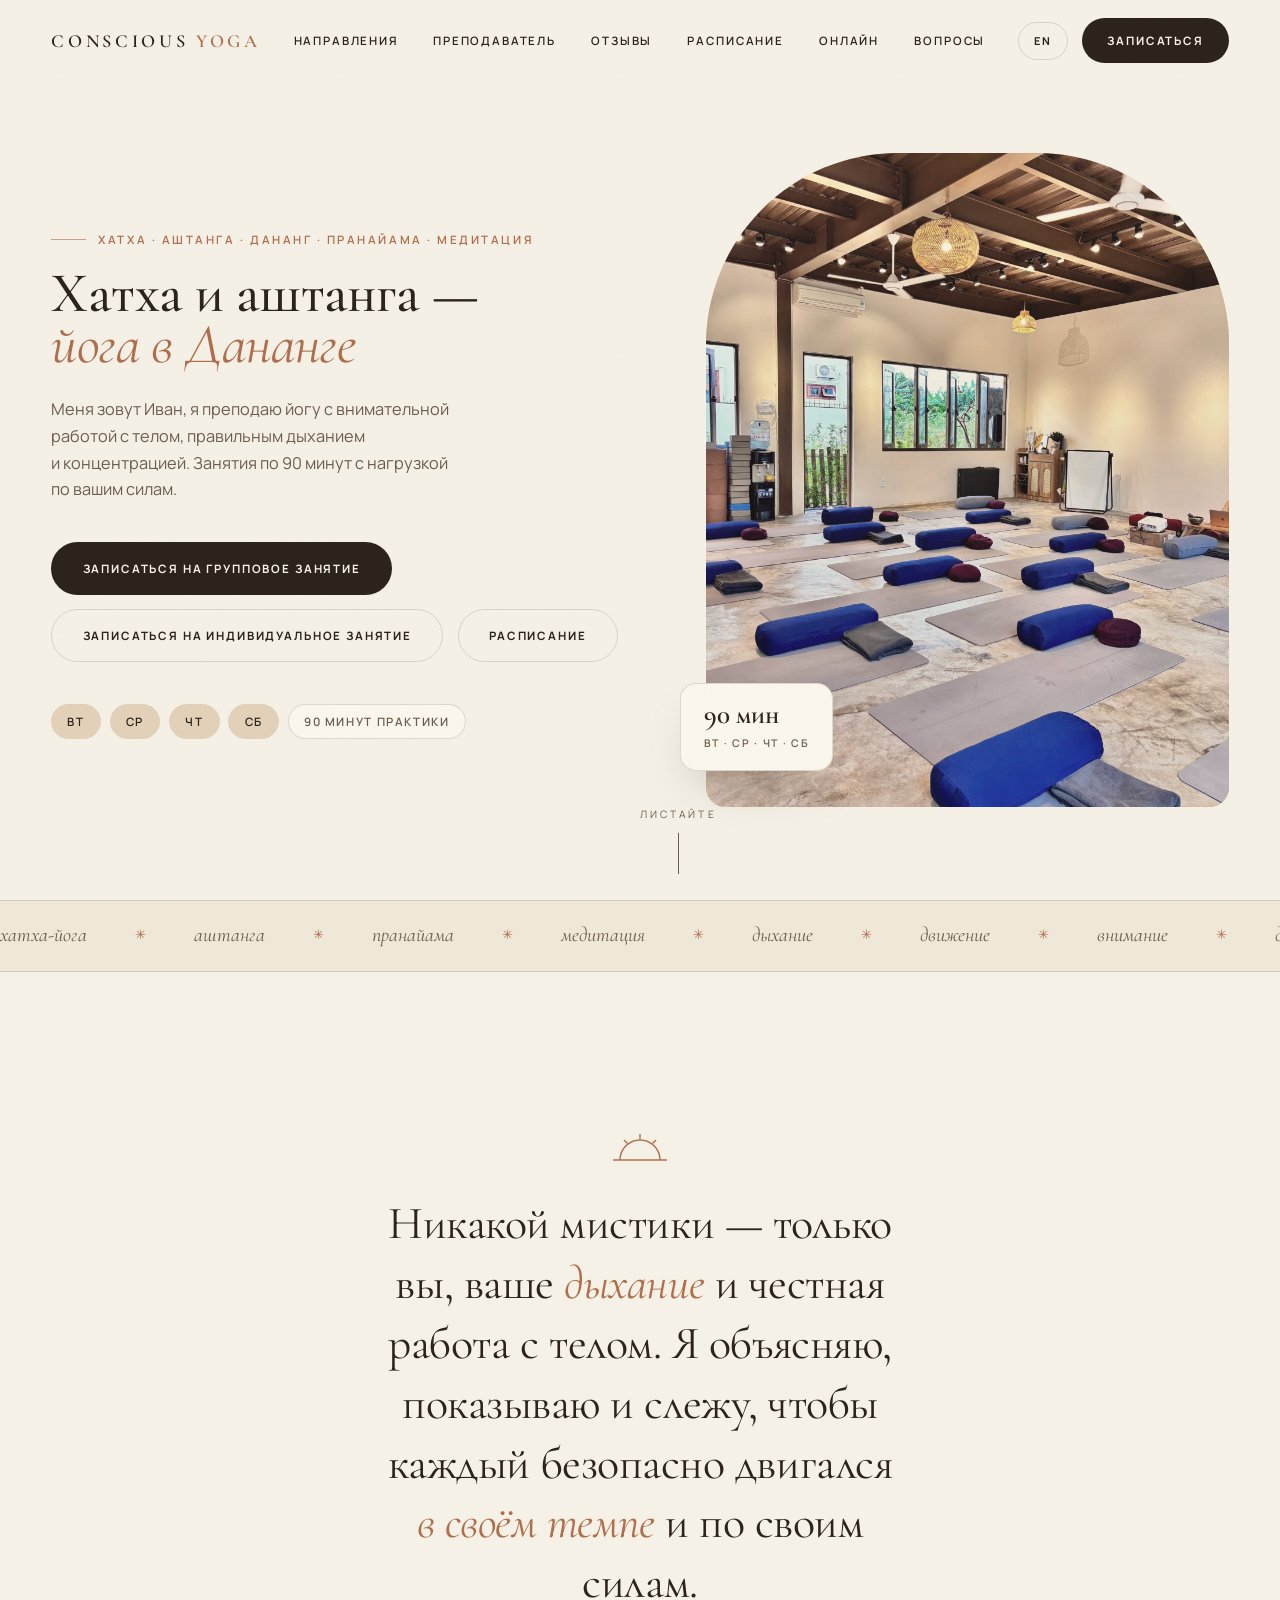
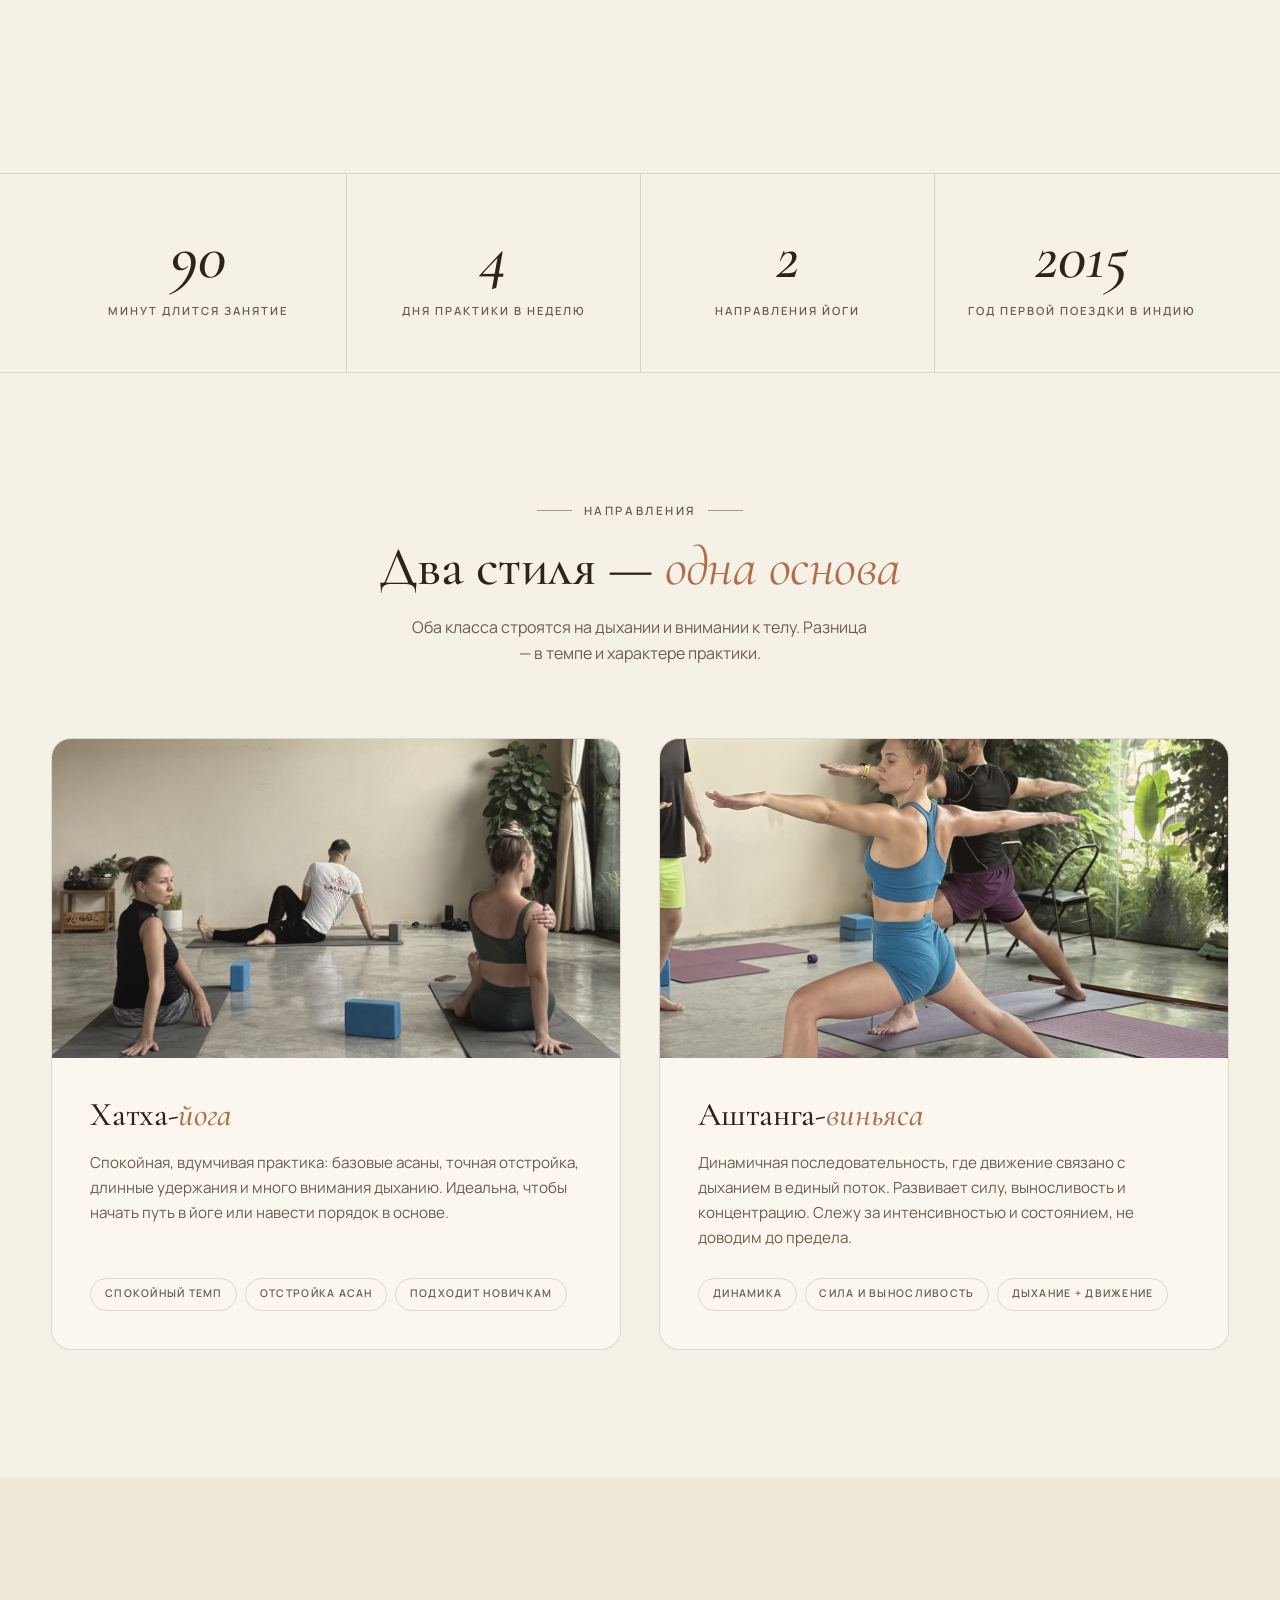
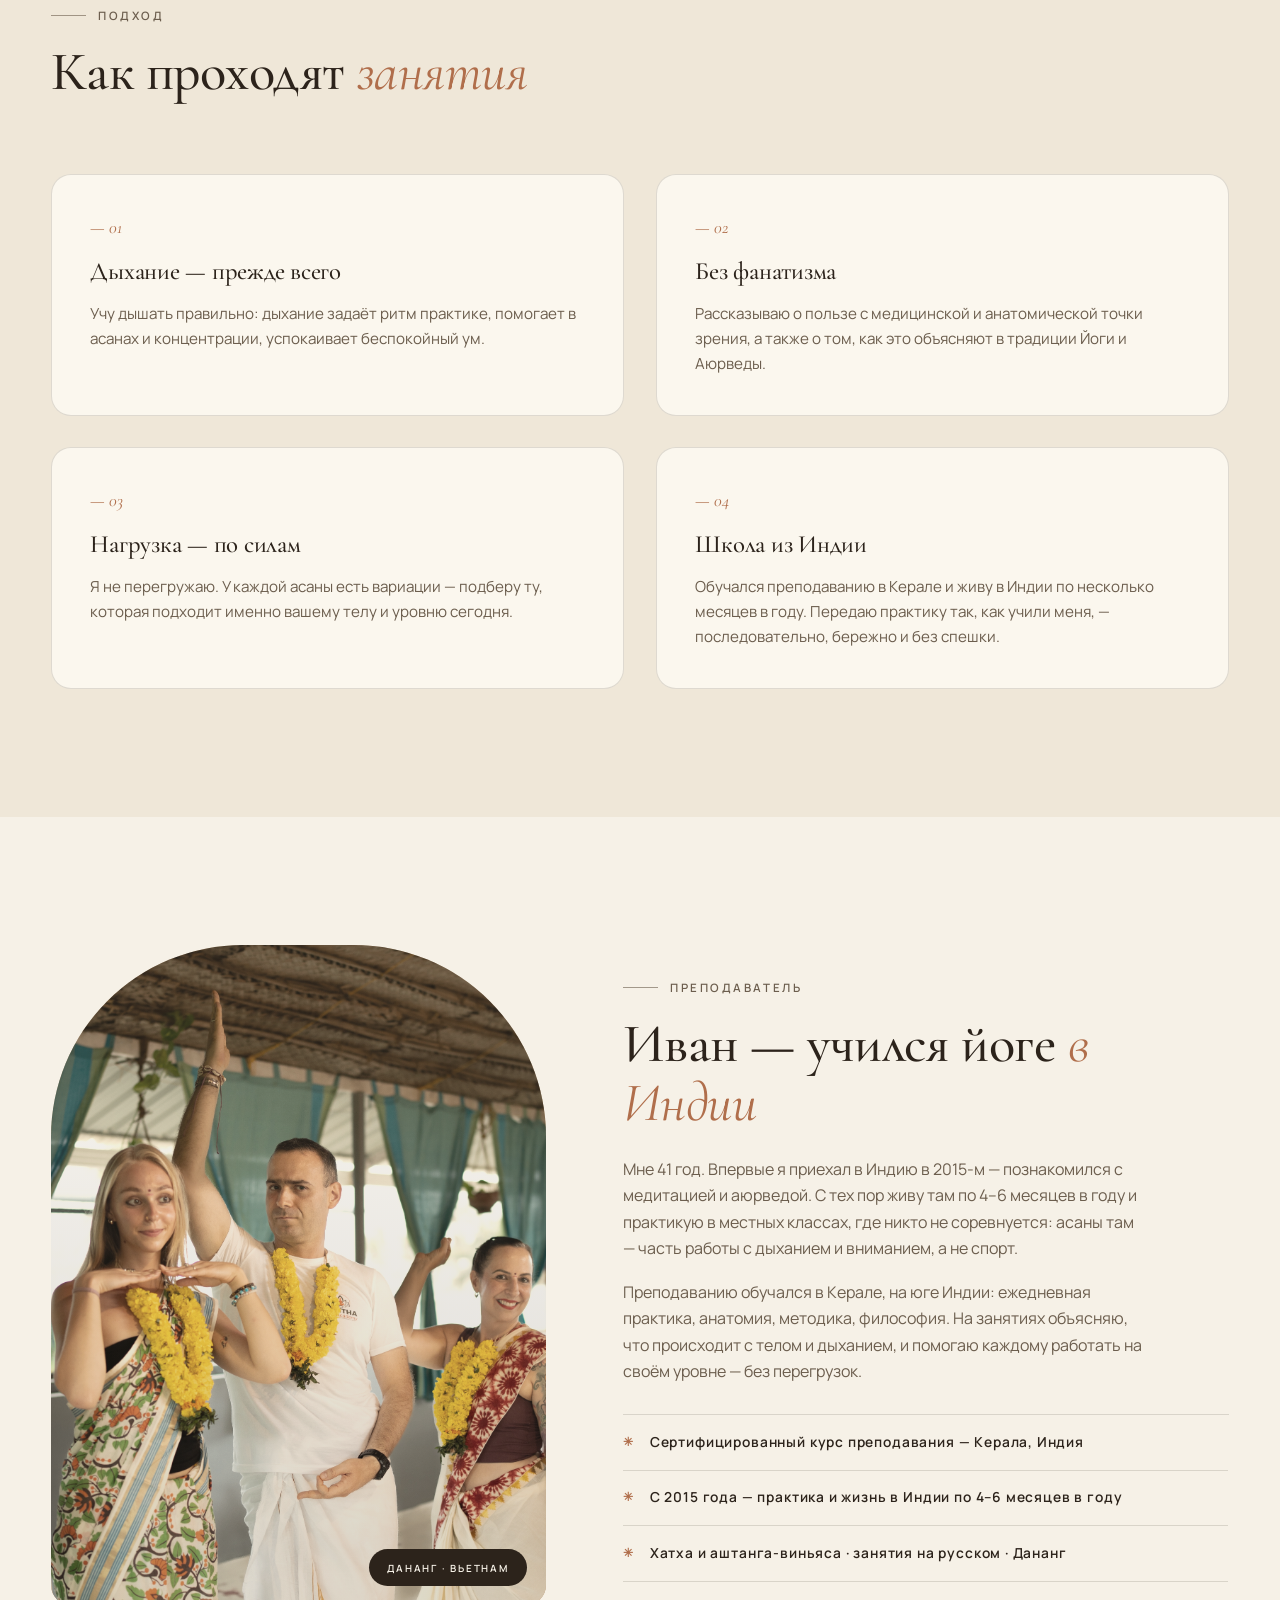
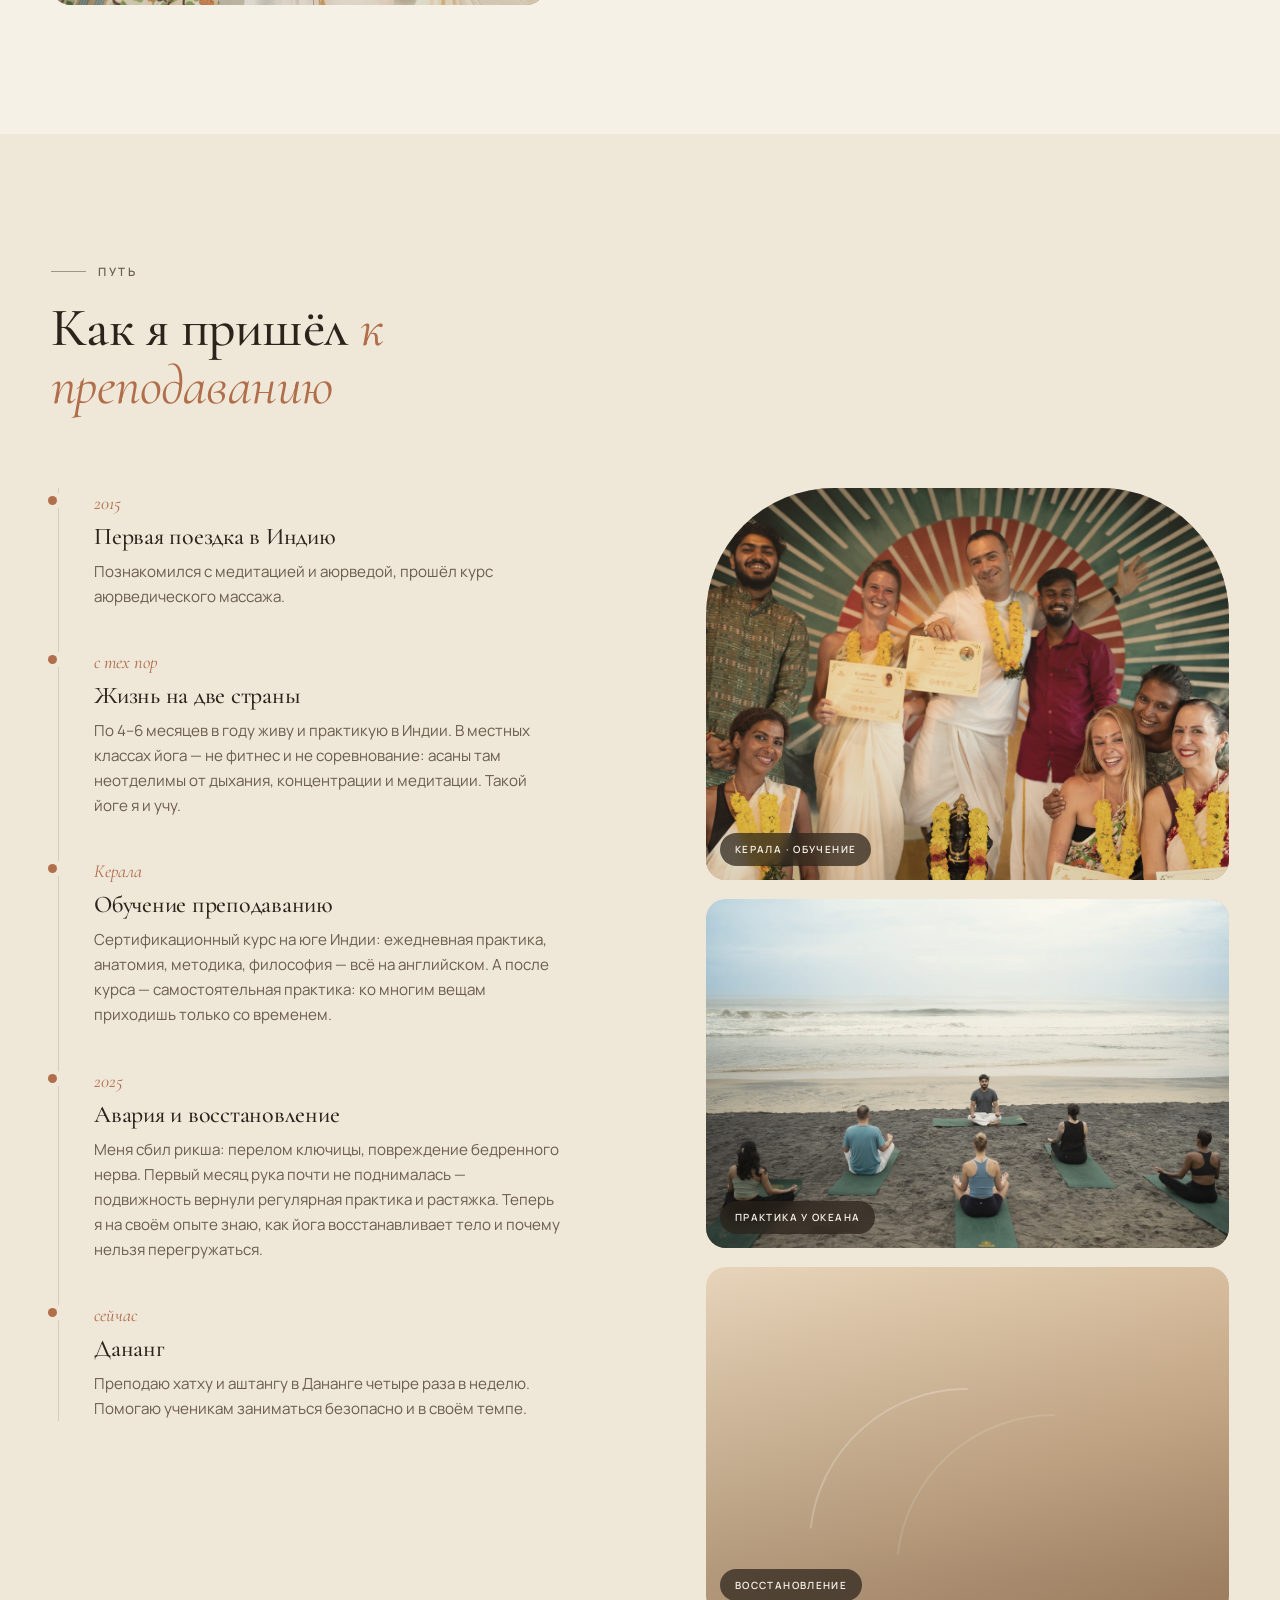
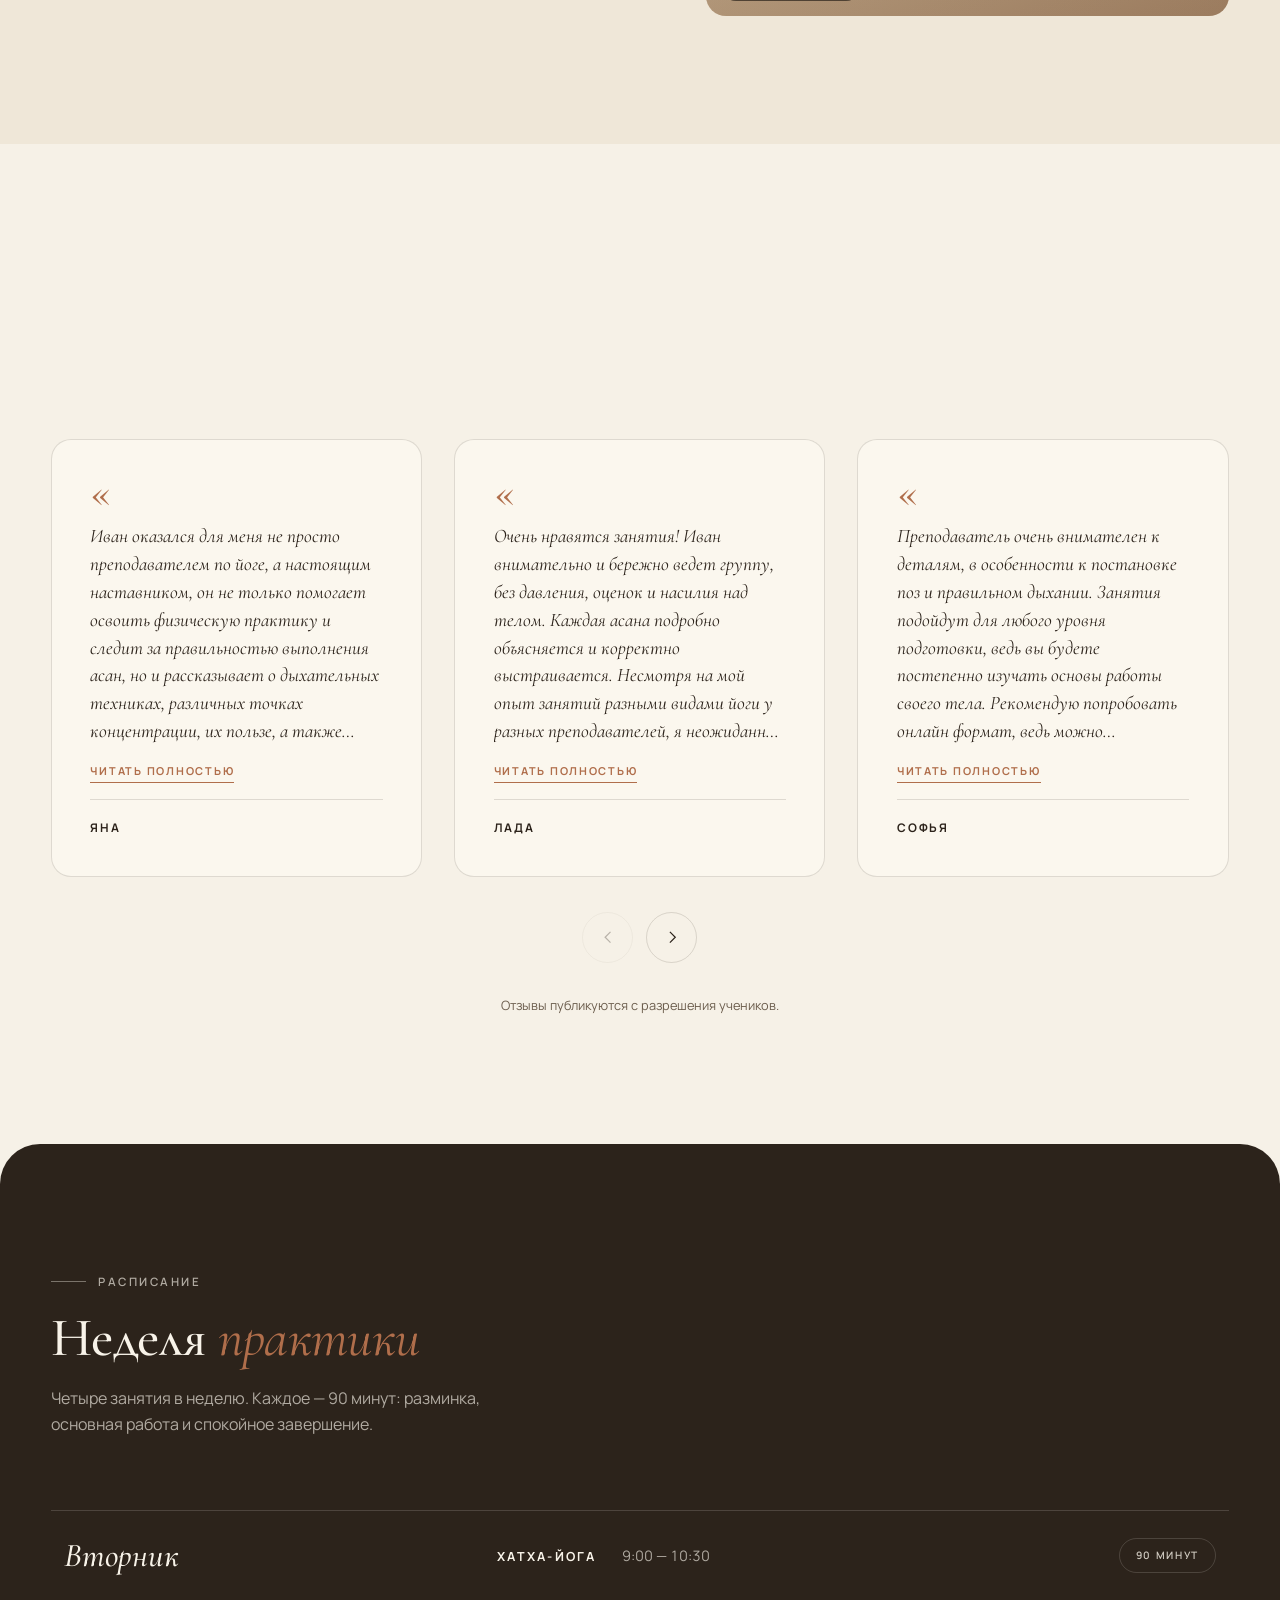
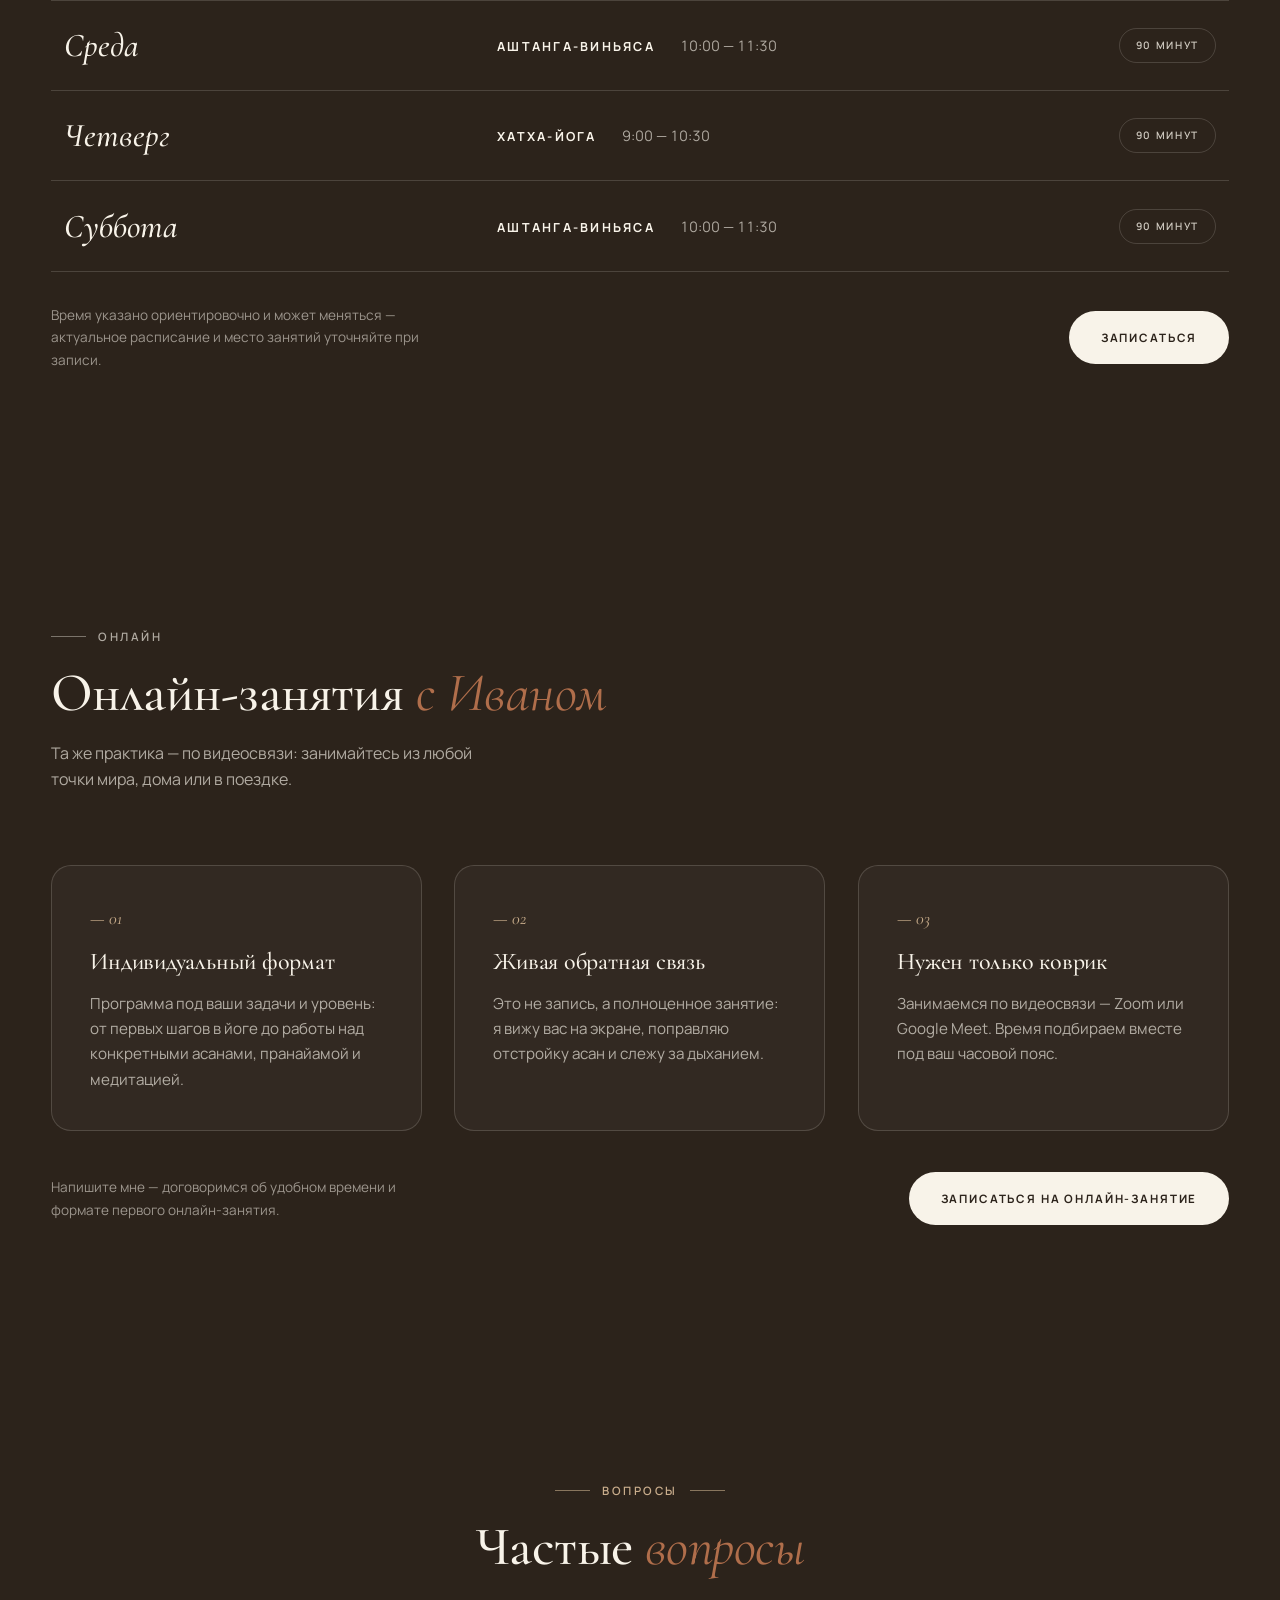
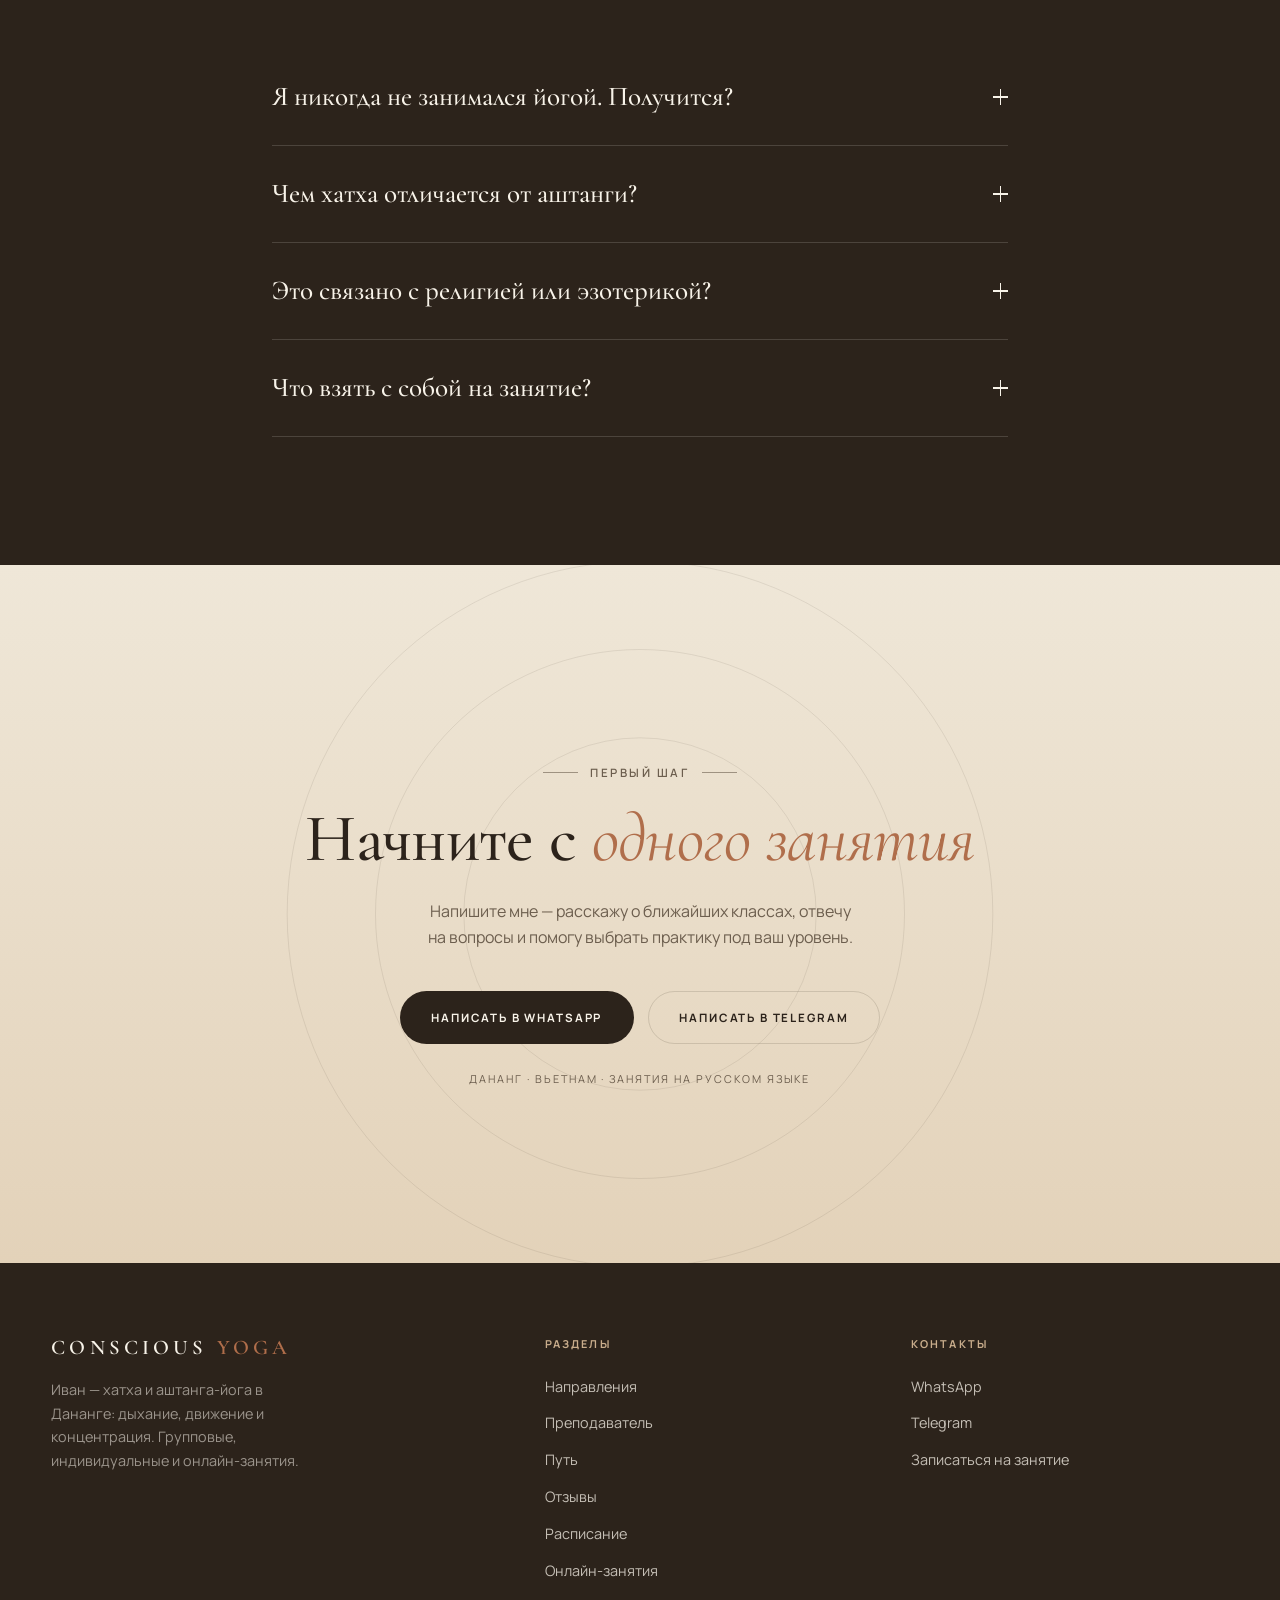
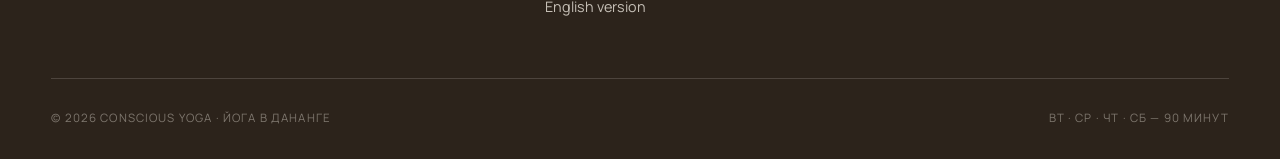
==== commit 2d9c0bc4: "Rename to Conscious Yoga, apply copy edits, add EN version and online classes block - Apply text edi" ====
--- a/index.html
+++ b/index.html
@@ -3,16 +3,22 @@
 <head>
 <meta charset="UTF-8">
 <meta name="viewport" content="width=device-width, initial-scale=1.0">
-<title>Йога в Дананге с Иваном — хатха и аштанга | Sama</title>
-<meta name="description" content="Иван — преподаватель хатха и аштанга-йоги в Дананге, учился в Индии (Керала). Без эзотерики: правильное дыхание, отстройка асан, нагрузка по силам. Занятия по 90 минут — вт, ср, чт, сб.">
+<title>Йога в Дананге с Иваном — хатха и аштанга | Conscious Yoga</title>
+<meta name="description" content="Иван — преподаватель хатха и аштанга-йоги в Дананге, учился в Индии (Керала). Правильное дыхание, отстройка асан, пранайама и медитация. Групповые, индивидуальные и онлайн-занятия по 90 минут — вт, ср, чт, сб.">
 <meta name="theme-color" content="#F6F1E7">
 
 <!-- Open Graph: после публикации замените og:image на ПОЛНЫЙ url фото (https://домен/photos/portrait.jpg) -->
 <meta property="og:type" content="website">
 <meta property="og:locale" content="ru_RU">
 <meta property="og:title" content="Йога в Дананге с Иваном — хатха и аштанга">
-<meta property="og:description" content="Йога без эзотерики: правильное дыхание, внимательная работа с телом, нагрузка по силам. Занятия по 90 минут — вт, ср, чт, сб.">
+<meta property="og:description" content="Хатха и аштанга-йога в Дананге: внимательная работа с телом, правильное дыхание и концентрация. Групповые, индивидуальные и онлайн-занятия по 90 минут.">
 <meta property="og:image" content="photos/portrait.jpg">
+<meta property="og:url" content="https://neoneongreen.github.io/yoga/">
+
+<link rel="canonical" href="https://neoneongreen.github.io/yoga/">
+<link rel="alternate" hreflang="ru" href="https://neoneongreen.github.io/yoga/">
+<link rel="alternate" hreflang="en" href="https://neoneongreen.github.io/yoga/en.html">
+<link rel="alternate" hreflang="x-default" href="https://neoneongreen.github.io/yoga/">
 
 <link rel="icon" href="data:image/svg+xml,<svg xmlns='http://www.w3.org/2000/svg' viewBox='0 0 100 100'><text y='.9em' font-size='90'>🧘</text></svg>">
 
@@ -21,8 +27,9 @@
 {
   "@context": "https://schema.org",
   "@type": "LocalBusiness",
-  "name": "Sama — йога в Дананге",
-  "description": "Хатха и аштанга-йога в Дананге. Практика без эзотерики: правильное дыхание, внимательная работа с телом и нагрузка по силам. Занятия по 90 минут — вторник, среда, четверг, суббота.",
+  "name": "Conscious Yoga — йога в Дананге",
+  "url": "https://neoneongreen.github.io/yoga/",
+  "description": "Хатха и аштанга-йога, пранайама и медитация в Дананге. Внимательная работа с телом, правильное дыхание и концентрация, нагрузка по силам. Групповые, индивидуальные и онлайн-занятия по 90 минут — вторник, среда, четверг, суббота.",
   "address": {
     "@type": "PostalAddress",
     "addressLocality": "Da Nang",
@@ -30,7 +37,7 @@
   },
   "founder": { "@type": "Person", "name": "Иван", "jobTitle": "Преподаватель хатха и аштанга-йоги" },
   "knowsLanguage": ["ru"],
-  "openingHours": ["Tu 18:30-20:00", "We 18:30-20:00", "Th 18:30-20:00", "Sa 09:00-10:30"],
+  "openingHours": ["Tu 09:00-10:30", "We 10:00-11:30", "Th 09:00-10:30", "Sa 10:00-11:30"],
   "review": [
     { "@type": "Review", "author": { "@type": "Person", "name": "Яна" }, "reviewBody": "Иван оказался для меня не просто преподавателем по йоге, а настоящим наставником, он не только помогает освоить физическую практику и следит за правильностью выполнения асан, но и рассказывает о дыхательных техниках, различных точках концентрации, их пользе, а также понемногу знакомит с философией йоги. Благодаря этому подходу занятия становятся намного глубже и интереснее." },
     { "@type": "Review", "author": { "@type": "Person", "name": "Лада" }, "reviewBody": "Очень нравятся занятия! Иван внимательно и бережно ведет группу, без давления, оценок и насилия над телом. Каждая асана подробно объясняется и корректно выстраивается. Несмотря на мой опыт занятий разными видами йоги у разных преподавателей, я неожиданно получила новые рекомендации по управлению телом, мышцами, точке концентрации, и это заметно облегчило мне выполнение тех асан, которые было трудно держать и все получилось! Спасибо большое!" },
@@ -59,12 +66,12 @@
     {
       "@type": "Question",
       "name": "Это связано с религией или эзотерикой?",
-      "acceptedAnswer": { "@type": "Answer", "text": "Нет. Йога здесь — практика для тела и ума: дыхание, движение, внимание. Без мантр, ритуалов и «тонких энергий»." }
+      "acceptedAnswer": { "@type": "Answer", "text": "Нет. Йога здесь — практика для тела и ума: дыхание, движение, внимание. Без ритуалов, поклонения божествам и «тонких энергий» — только понятная и последовательная работа." }
     },
     {
       "@type": "Question",
       "name": "Что взять с собой на занятие?",
-      "acceptedAnswer": { "@type": "Answer", "text": "Удобную одежду, воду. Заниматься лучше через 2–3 часа после еды." }
+      "acceptedAnswer": { "@type": "Answer", "text": "Удобную одежду, в которой легко двигаться, и хорошее настроение. Заниматься лучше через 2–3 часа после еды." }
     }
   ]
 }
@@ -72,803 +79,29 @@
 <link rel="preconnect" href="https://fonts.googleapis.com">
 <link rel="preconnect" href="https://fonts.gstatic.com" crossorigin>
 <link href="https://fonts.googleapis.com/css2?family=Cormorant+Garamond:ital,wght@0,400;0,500;0,600;1,400;1,500&family=Manrope:wght@400;500;600;700&display=swap" rel="stylesheet">
-<style>
-/* ============================================================
-   SAMA · yoga in Da Nang
-   Палитра: тёплый крем / песок / глина / тёмный шоколад
-   Шрифты: Cormorant Garamond (display) + Manrope (текст)
-   ============================================================ */
-
-:root{
-  --bg:        #F6F1E7;
-  --bg-soft:   #EFE7D8;
-  --card:      #FBF7EE;
-  --sand:      #E3D2B9;
-  --sand-2:    #C9AD8C;
-  --ink:       #2C231B;
-  --ink-2:     #6C5E4E;
-  --cream:     #F8F3E9;
-  --clay:      #B06E4B;
-  --line:      rgba(44,35,27,.14);
-  --line-dark: rgba(248,243,233,.16);
-
-  --ff-serif:'Cormorant Garamond', Georgia, 'Times New Roman', serif;
-  --ff-sans:'Manrope', -apple-system, 'Segoe UI', sans-serif;
-
-  --ease: cubic-bezier(.22,1,.36,1);
-  --radius: 1.25rem;
-}
-
-*,*::before,*::after{ margin:0; padding:0; box-sizing:border-box; }
-
-html{ scroll-behavior:smooth; }
-
-body{
-  font-family:var(--ff-sans);
-  font-size:16px; line-height:1.65;
-  color:var(--ink); background:var(--bg);
-  -webkit-font-smoothing:antialiased;
-  overflow-x:hidden;
-}
-
-/* лёгкое зерно поверх всей страницы — тёплая «плёночная» фактура */
-body::after{
-  content:""; position:fixed; inset:0; z-index:2000; pointer-events:none;
-  opacity:.045; mix-blend-mode:multiply;
-  background-image:url("data:image/svg+xml,%3Csvg xmlns='http://www.w3.org/2000/svg' width='140' height='140'%3E%3Cfilter id='n'%3E%3CfeTurbulence type='fractalNoise' baseFrequency='.85' numOctaves='2'/%3E%3C/filter%3E%3Crect width='140' height='140' filter='url(%23n)'/%3E%3C/svg%3E");
-}
-
-::selection{ background:var(--sand); color:var(--ink); }
-
-img,svg{ display:block; max-width:100%; }
-a{ color:inherit; text-decoration:none; }
-button{ font:inherit; color:inherit; background:none; border:0; cursor:pointer; }
-ul{ list-style:none; }
-
-.container{ width:min(1180px, 92vw); margin-inline:auto; }
-
-section{ scroll-margin-top:5.5rem; }
-
-/* ---------- типографика ---------- */
-
-.eyebrow{
-  display:inline-flex; align-items:center; gap:.75rem;
-  font-size:.72rem; font-weight:600; letter-spacing:.22em; text-transform:uppercase;
-  color:var(--clay);
-}
-.eyebrow::before{
-  content:""; width:2.2rem; height:1px; background:currentColor; opacity:.6;
-}
-.eyebrow--center::after{
-  content:""; width:2.2rem; height:1px; background:currentColor; opacity:.6;
-}
-
-h1,h2,h3{ font-family:var(--ff-serif); font-weight:500; line-height:1.08; letter-spacing:-.01em; }
-h1 em, h2 em, .statement em{ font-style:italic; font-weight:400; color:var(--clay); }
-
-.h2{ font-size:clamp(2.1rem, 4.4vw, 3.4rem); max-width:22ch; }
-
-.section-head{ display:flex; flex-direction:column; gap:1.1rem; margin-bottom:clamp(2.5rem,6vw,4.5rem); }
-.section-head--center{ align-items:center; text-align:center; }
-.section-head p{ color:var(--ink-2); max-width:46ch; }
-
-/* ---------- кнопки ---------- */
-
-.btn{
-  display:inline-flex; align-items:center; justify-content:center; gap:.6rem;
-  padding:1rem 1.9rem; border-radius:999px;
-  font-size:.72rem; font-weight:700; letter-spacing:.16em; text-transform:uppercase;
-  border:1px solid transparent; white-space:nowrap;
-  transition:background .35s var(--ease), color .35s var(--ease),
-             border-color .35s var(--ease), transform .35s var(--ease);
-}
-.btn:active{ transform:scale(.97); }
-.btn--dark{ background:var(--ink); color:var(--cream); }
-.btn--dark:hover{ background:var(--clay); }
-.btn--line{ border-color:var(--line); color:var(--ink); }
-.btn--line:hover{ background:var(--ink); border-color:var(--ink); color:var(--cream); }
-.btn--cream{ background:var(--cream); color:var(--ink); }
-.btn--cream:hover{ background:var(--clay); color:var(--cream); }
-.btn--line-cream{ border-color:var(--line-dark); color:var(--cream); }
-.btn--line-cream:hover{ background:var(--cream); color:var(--ink); border-color:var(--cream); }
-
-/* ---------- шапка ---------- */
-
-.site-header{
-  position:fixed; inset-inline:0; top:0; z-index:100;
-  transition:background .4s ease, box-shadow .4s ease, padding .4s ease;
-  padding-block:1.15rem;
-}
-.site-header.scrolled{
-  background:rgba(246,241,231,.86);
-  -webkit-backdrop-filter:blur(14px); backdrop-filter:blur(14px);
-  box-shadow:0 1px 0 var(--line);
-  padding-block:.7rem;
-}
-.header-inner{ display:flex; align-items:center; justify-content:space-between; gap:2rem; }
-
-.logo{
-  font-family:var(--ff-serif); font-size:1.55rem; font-weight:600;
-  letter-spacing:.34em; text-transform:uppercase; line-height:1;
-}
-.logo span{ color:var(--clay); }
-
-.main-nav{ display:flex; gap:2.2rem; }
-.main-nav a{
-  position:relative; font-size:.72rem; font-weight:600;
-  letter-spacing:.16em; text-transform:uppercase; padding-block:.3rem;
-}
-.main-nav a::after{
-  content:""; position:absolute; left:0; bottom:0; height:1px; width:100%;
-  background:var(--clay); transform:scaleX(0); transform-origin:right;
-  transition:transform .4s var(--ease);
-}
-.main-nav a:hover::after{ transform:scaleX(1); transform-origin:left; }
-
-.header-cta{ padding:.75rem 1.5rem; }
-
-/* бургер */
-.burger{ display:none; position:relative; z-index:120; width:2.4rem; height:2.4rem; }
-.burger span{
-  position:absolute; left:50%; width:1.5rem; height:1.5px; background:var(--ink);
-  transition:transform .4s var(--ease), background .4s ease;
-}
-.burger span:nth-child(1){ transform:translate(-50%,-4px); }
-.burger span:nth-child(2){ transform:translate(-50%, 4px); }
-body.menu-open .burger span:nth-child(1){ transform:translate(-50%,0) rotate(45deg); background:var(--cream); }
-body.menu-open .burger span:nth-child(2){ transform:translate(-50%,0) rotate(-45deg); background:var(--cream); }
-
-/* мобильное меню */
-.mobile-menu{
-  position:fixed; inset:0; z-index:110; background:var(--ink); color:var(--cream);
-  display:flex; flex-direction:column; justify-content:center; padding:2rem 8vw;
-  clip-path:circle(0% at calc(100% - 3rem) 3rem);
-  transition:clip-path .65s var(--ease); pointer-events:none;
-}
-body.menu-open .mobile-menu{ clip-path:circle(150% at calc(100% - 3rem) 3rem); pointer-events:auto; }
-.mobile-menu a{
-  font-family:var(--ff-serif); font-size:clamp(2rem,8vw,3rem); line-height:1.3;
-  opacity:0; transform:translateY(1.2rem);
-  transition:opacity .5s ease, transform .5s var(--ease), color .3s;
-}
-.mobile-menu a:hover{ color:var(--sand-2); font-style:italic; }
-body.menu-open .mobile-menu a{ opacity:1; transform:none; }
-body.menu-open .mobile-menu a:nth-child(1){ transition-delay:.15s; }
-body.menu-open .mobile-menu a:nth-child(2){ transition-delay:.22s; }
-body.menu-open .mobile-menu a:nth-child(3){ transition-delay:.29s; }
-body.menu-open .mobile-menu a:nth-child(4){ transition-delay:.36s; }
-body.menu-open .mobile-menu a:nth-child(5){ transition-delay:.43s; }
-body.menu-open .mobile-menu a:nth-child(6){ transition-delay:.5s; }
-body.menu-open .mobile-menu a:nth-child(7){ transition-delay:.57s; }
-.mobile-menu .menu-note{
-  margin-top:3rem; font-size:.72rem; letter-spacing:.2em; text-transform:uppercase;
-  color:var(--sand-2); opacity:0; transition:opacity .5s ease .62s;
-}
-body.menu-open .mobile-menu .menu-note{ opacity:1; }
-body.menu-open{ overflow:hidden; }
-
-/* ---------- hero ---------- */
-
-.hero{
-  position:relative; min-height:100svh;
-  display:grid; align-items:center;
-  padding-top:clamp(6rem,12vh,8rem); padding-bottom:3rem;
-}
-.hero-grid{
-  display:grid; grid-template-columns:1.05fr .95fr;
-  gap:clamp(2.5rem,6vw,5.5rem); align-items:center;
-}
-
-.hero-eyebrow{ opacity:0; animation:fadeUp 1s var(--ease) .15s forwards; }
-
-.hero-title{
-  font-size:clamp(2.7rem, 4.4vw, 4.7rem);
-  margin-top:1.4rem;
-  line-height:.8;
-}
-.hero-title .line{
-  display:block; overflow:hidden;
-  padding:.12em .02em .1em 0; margin:-.12em 0 -.1em;
-}
-.hero-title .line > span{
-  display:inline-block; transform:translateY(115%);
-  animation:rise 1.15s var(--ease) forwards;
-}
-.hero-title .line:nth-child(1) > span{ animation-delay:.25s; }
-.hero-title .line:nth-child(2) > span{ animation-delay:.4s; }
-
-.hero-sub{
-  margin-top:1.8rem; max-width:44ch; color:var(--ink-2); font-size:1.02rem;
-  opacity:0; animation:fadeUp 1s var(--ease) .65s forwards;
-}
-.hero-actions{
-  display:flex; flex-wrap:wrap; gap:.9rem; margin-top:2.4rem;
-  opacity:0; animation:fadeUp 1s var(--ease) .8s forwards;
-}
-.hero-days{
-  display:flex; flex-wrap:wrap; align-items:center; gap:.55rem; margin-top:2.6rem;
-  font-size:.72rem; font-weight:600; letter-spacing:.14em; text-transform:uppercase; color:var(--ink-2);
-  opacity:0; animation:fadeUp 1s var(--ease) .95s forwards;
-}
-.hero-days .chip{
-  padding:.45rem .95rem; border:1px solid var(--line); border-radius:999px; background:var(--card);
-}
-.hero-days .chip--fill{ background:var(--sand); border-color:var(--sand); color:var(--ink); }
-
-/* правая колонка — арка */
-.hero-visual{
-  position:relative;
-  opacity:0; animation:fadeScale 1.3s var(--ease) .45s forwards;
-}
-.arch{
-  position:relative; overflow:hidden;
-  aspect-ratio:4/5; width:100%;
-  border-radius:12rem 12rem var(--radius) var(--radius);
-  background:linear-gradient(172deg,#EADAC2 0%, #D7BC99 48%, #BC9873 100%);
-}
-/* солнце */
-.arch .sun{
-  position:absolute; top:16%; left:50%; width:38%; aspect-ratio:1;
-  transform:translateX(-50%); border-radius:50%;
-  background:radial-gradient(circle at 38% 32%, #FAF0DC, #EDD3A6 68%, #E3C494);
-  box-shadow:0 18px 60px rgba(176,110,75,.35);
-  animation:sunFloat 9s ease-in-out infinite;
-}
-/* линии-дуги «рассвет над морем» */
-.arch .waves{
-  position:absolute; inset-inline:0; bottom:-4%; color:var(--cream); opacity:.55;
-}
-/* дышащие кольца */
-.rings{ position:absolute; left:50%; bottom:18%; transform:translateX(-50%); width:0; height:0; }
-.rings i{
-  position:absolute; left:50%; top:50%; border-radius:50%;
-  border:1px solid rgba(248,243,233,.55);
-  transform:translate(-50%,-50%) scale(.9);
-  animation:breathe 7s ease-in-out infinite;
-}
-.rings i:nth-child(1){ width:9rem;  height:9rem; }
-.rings i:nth-child(2){ width:14rem; height:14rem; animation-delay:.6s; opacity:.7; }
-.rings i:nth-child(3){ width:19rem; height:19rem; animation-delay:1.2s; opacity:.4; }
-
-/* плавающая карточка на арке */
-.hero-card{
-  position:absolute; left:-1.6rem; bottom:2.2rem;
-  background:var(--card); border:1px solid var(--line); border-radius:1rem;
-  padding:1.1rem 1.4rem; box-shadow:0 24px 50px -22px rgba(44,35,27,.35);
-  animation:floaty 7s ease-in-out infinite;
-  z-index: 99;
-}
-.hero-card b{ font-family:var(--ff-serif); font-size:1.7rem; font-weight:600; line-height:1; }
-.hero-card small{
-  display:block; margin-top:.3rem;
-  font-size:.66rem; font-weight:600; letter-spacing:.16em; text-transform:uppercase; color:var(--ink-2);
-}
-
-/* стрелка вниз */
-.scroll-hint{
-  position:absolute; left:50%; bottom:1.6rem; transform:translateX(-50%);
-  font-size:.64rem; letter-spacing:.3em; text-transform:uppercase; color:var(--ink-2);
-  display:flex; flex-direction:column; align-items:center; gap:.6rem;
-  opacity:0; animation:fadeUp 1s ease 1.4s forwards;
-}
-.scroll-hint::after{
-  content:""; width:1px; height:2.6rem; background:var(--ink-2);
-  animation:drip 2.2s var(--ease) infinite;
-}
-
-/* ---------- бегущая строка ---------- */
-
-.marquee{
-  border-block:1px solid var(--line); padding-block:1.15rem;
-  overflow:hidden; background:var(--bg-soft);
-}
-.marquee-track{
-  display:flex; width:max-content;
-  animation:marquee 36s linear infinite;
-}
-.marquee-group{ display:flex; gap:3rem; padding-right:3rem; flex:none; }
-.marquee span{
-  font-family:var(--ff-serif); font-size:1.25rem; font-style:italic;
-  color:var(--ink-2); white-space:nowrap; display:flex; align-items:center; gap:3rem;
-}
-.marquee span::after{ content:"✳"; font-size:.8rem; color:var(--clay); font-style:normal; }
-
-/* ---------- манифест ---------- */
-
-.statement{ padding-block:clamp(6rem,13vw,10rem); text-align:center; }
-.statement .sun-icon{ margin:0 auto 2rem; color:var(--clay); }
-.statement p{
-  font-family:var(--ff-serif); font-size:clamp(1.7rem,3.6vw,2.9rem);
-  line-height:1.3; max-width:24ch; margin-inline:auto; letter-spacing:-.01em;
-}
-
-/* ---------- цифры ---------- */
-
-.stats{ border-block:1px solid var(--line); }
-.stats-grid{ display:grid; grid-template-columns:repeat(4,1fr); }
-.stat{
-  padding:clamp(2rem,4vw,3.2rem) 1.5rem; text-align:center;
-  border-left:1px solid var(--line);
-}
-.stat:first-child{ border-left:0; }
-.stat b{
-  display:block; font-family:var(--ff-serif); font-weight:500;
-  font-size:clamp(2.6rem,5vw,4rem); line-height:1; font-style:italic; color:var(--ink);
-}
-.stat span{
-  display:block; margin-top:.8rem; font-size:.7rem; font-weight:600;
-  letter-spacing:.18em; text-transform:uppercase; color:var(--ink-2);
-}
-
-/* ---------- направления ---------- */
-
-.styles{ padding-block:clamp(5rem,10vw,8.5rem); }
-.styles-grid{ display:grid; grid-template-columns:1fr 1fr; gap:clamp(1.5rem,3vw,2.5rem); }
-
-.style-card{
-  background:var(--card); border:1px solid var(--line); border-radius:var(--radius);
-  overflow:hidden; display:flex; flex-direction:column;
-  transition:transform .5s var(--ease), box-shadow .5s var(--ease);
-}
-.style-card:hover{ transform:translateY(-6px); box-shadow:0 34px 60px -30px rgba(44,35,27,.3); }
-
-.style-visual{ position:relative; aspect-ratio:16/9; overflow:hidden; }
-.style-visual::after{
-  content:""; position:absolute; inset:0; z-index:2; pointer-events:none;
-  background:linear-gradient(180deg, rgba(227,197,154,.1), rgba(44,35,27,.16));
-}
-.style-visual--hatha{ background:linear-gradient(160deg,#EBDCC5,#D3B896 60%,#C0A17C); }
-.style-visual--ashtanga{ background:linear-gradient(160deg,#E0CBB2,#C3A181 55%,#A98363); }
-.style-visual svg{ position:absolute; inset:0; width:100%; height:100%; color:var(--cream); }
-
-.style-body{ padding:clamp(1.6rem,3vw,2.4rem); display:flex; flex-direction:column; gap:1.1rem; flex:1; }
-.style-body h3{ font-size:clamp(1.7rem,2.6vw,2.2rem); }
-.style-body h3 i{ font-style:italic; color:var(--clay); }
-.style-body p{ color:var(--ink-2); font-size:.95rem; }
-.style-tags{ display:flex; flex-wrap:wrap; gap:.5rem; margin-top:auto; padding-top:.6rem; }
-.style-tags li{
-  font-size:.66rem; font-weight:600; letter-spacing:.12em; text-transform:uppercase;
-  padding:.42rem .85rem; border:1px solid var(--line); border-radius:999px; color:var(--ink-2);
-}
-
-/* ---------- подход ---------- */
-
-.approach{ padding-block:clamp(5rem,10vw,8.5rem); background:var(--bg-soft); }
-.approach-grid{ display:grid; grid-template-columns:repeat(2,1fr); gap:clamp(1.2rem,2.5vw,2rem); }
-.principle{
-  background:var(--card); border:1px solid var(--line); border-radius:var(--radius);
-  padding:clamp(1.8rem,3vw,2.6rem);
-  display:flex; flex-direction:column; gap:1rem;
-  transition:transform .5s var(--ease), box-shadow .5s var(--ease);
-}
-.principle:hover{ transform:translateY(-5px); box-shadow:0 30px 55px -30px rgba(44,35,27,.28); }
-.principle .num{
-  font-family:var(--ff-serif); font-style:italic; font-size:1.1rem; color:var(--clay);
-}
-.principle h3{ font-size:1.55rem; }
-.principle p{ color:var(--ink-2); font-size:.95rem; }
-
-/* ---------- преподаватель ---------- */
-
-.teacher{ padding-block:clamp(5rem,10vw,9rem); }
-.teacher-grid{
-  display:grid; grid-template-columns:.9fr 1.1fr;
-  gap:clamp(2.5rem,6vw,5.5rem); align-items:center;
-}
-.portrait{
-  position:relative; aspect-ratio:3/4;
-  border-radius:12rem 12rem var(--radius) var(--radius);
-  background:linear-gradient(175deg,#E7D5BB, #CDAE8B 55%, #B18C6A);
-  overflow:hidden;
-}
-/*
-  ЗАМЕНИТЕ НА ФОТО ПРЕПОДАВАТЕЛЯ:
-  <img src="teacher.jpg" alt="Преподаватель йоги" style="width:100%;height:100%;object-fit:cover">
-*/
-.portrait svg{ position:absolute; inset:0; width:100%; height:100%; color:var(--cream); opacity:.6; }
-.portrait .badge{
-  position:absolute; right:1.2rem; bottom:1.2rem;
-  background:var(--ink); color:var(--cream); border-radius:999px;
-  font-size:.62rem; font-weight:600; letter-spacing:.18em; text-transform:uppercase;
-  padding:.65rem 1.15rem;
-}
-.teacher-copy h2{ margin-bottom:1.5rem; }
-.teacher-copy > p{ color:var(--ink-2); margin-bottom:1.1rem; max-width:52ch; }
-.teacher-list{ margin-top:1.8rem; border-top:1px solid var(--line); }
-.teacher-list li{
-  display:flex; align-items:center; gap:1rem;
-  padding-block:1rem; border-bottom:1px solid var(--line);
-  font-size:.86rem; font-weight:600; letter-spacing:.06em;
-}
-.teacher-list li::before{
-  content:"✳"; color:var(--clay); font-size:.75rem; flex:none;
-}
-.teacher-quote{
-  margin-top:2.2rem; font-family:var(--ff-serif); font-style:italic;
-  font-size:1.5rem; line-height:1.35; color:var(--ink); max-width:30ch;
-}
-.teacher-quote::before{ content:"« "; color:var(--clay); }
-.teacher-quote::after{ content:" »"; color:var(--clay); }
-
-/* ---------- фото (с фолбэком на графику) ---------- */
-
-.photo{
-  position:absolute; inset:0; z-index:2;
-  width:100%; height:100%; object-fit:cover;
-  /* тёплый фильтр под палитру сайта */
-  filter:sepia(.22) saturate(.88) contrast(.95) brightness(1.03);
-}
-/* лёгкая тёплая вуаль поверх фото, чтобы кадры сливались с фоном */
-.arch::after, .portrait::after, .frame::after{
-  content:""; position:absolute; inset:0; z-index:2; pointer-events:none;
-  background:linear-gradient(180deg, rgba(227,197,154,.12), rgba(44,35,27,.16) 90%);
-}
-.portrait .badge{ z-index:3; }
-
-/* ---------- путь (таймлайн) ---------- */
-
-.story{ padding-block:clamp(5rem,10vw,8.5rem); background:var(--bg-soft); }
-.story-grid{
-  display:grid; grid-template-columns:1.05fr .95fr;
-  gap:clamp(2.5rem,6vw,5rem); align-items:start;
-}
-
-.timeline{ border-left:1px solid var(--line); padding-left:2.2rem; margin-left:.4rem; }
-.tl-item{ position:relative; padding-bottom:2.4rem; }
-.tl-item:last-child{ padding-bottom:0; }
-.tl-item::before{
-  content:""; position:absolute; left:calc(-2.2rem - .4rem - 4.5px); top:.5rem;
-  width:9px; height:9px; border-radius:50%;
-  background:var(--clay); box-shadow:0 0 0 5px var(--bg-soft);
-}
-.tl-year{
-  font-family:var(--ff-serif); font-style:italic; font-size:1.15rem; color:var(--clay);
-}
-.tl-item h3{ font-size:1.5rem; margin:.35rem 0 .55rem; }
-.tl-item p{ color:var(--ink-2); font-size:.95rem; max-width:52ch; }
-
-.story-photos{ display:grid; gap:1.2rem; position:sticky; top:6.5rem; }
-.frame{
-  position:relative; overflow:hidden; border-radius:var(--radius);
-  aspect-ratio:3/2;
-  background:linear-gradient(160deg,#E7D6BE,#CBAD8B 60%,#B08C6B);
-}
-.frame--tall{ aspect-ratio:4/3; border-radius:8rem 8rem var(--radius) var(--radius); }
-.frame svg{ position:absolute; inset:0; width:100%; height:100%; color:var(--cream); opacity:.55; }
-.frame figcaption{
-  position:absolute; left:.9rem; bottom:.9rem; z-index:3;
-  background:rgba(44,35,27,.72); color:var(--cream);
-  font-size:.62rem; font-weight:600; letter-spacing:.14em; text-transform:uppercase;
-  padding:.5rem .9rem; border-radius:999px;
-  -webkit-backdrop-filter:blur(6px); backdrop-filter:blur(6px);
-}
-
-/* ---------- отзывы ---------- */
-
-.reviews{ padding-block:clamp(5rem,10vw,8.5rem); }
-.reviews-slider{ --gap:clamp(1.2rem,2.5vw,2rem); }
-.reviews-track{
-  display:flex; gap:var(--gap);
-  overflow-x:auto; scroll-snap-type:x mandatory;
-  scrollbar-width:none; -ms-overflow-style:none;
-}
-.reviews-track::-webkit-scrollbar{ display:none; }
-.review-card{
-  flex:0 0 calc((100% - 2*var(--gap))/3); scroll-snap-align:start;
-  display:flex; flex-direction:column; gap:1rem;
-  background:var(--card); border:1px solid var(--line); border-radius:var(--radius);
-  padding:clamp(1.8rem,3vw,2.4rem);
-}
-.slider-nav{ display:flex; justify-content:center; align-items:center; gap:.8rem; margin-top:2.2rem; }
-.slider-btn{
-  width:3.2rem; height:3.2rem; border:1px solid var(--line); border-radius:50%;
-  display:flex; align-items:center; justify-content:center;
-  transition:background .35s var(--ease), color .35s var(--ease),
-             border-color .35s var(--ease), opacity .35s ease;
-}
-.slider-btn:hover:not(:disabled){ background:var(--ink); border-color:var(--ink); color:var(--cream); }
-.slider-btn:disabled{ opacity:.3; cursor:default; }
-.slider-btn svg{ width:1.15rem; height:auto; }
-.review-card .qmark{
-  font-family:var(--ff-serif); font-size:3rem; line-height:.6; color:var(--clay);
-}
-.review-text{
-  font-family:var(--ff-serif); font-style:italic; font-size:1.2rem; line-height:1.45;
-  /* обрезаем длинные отзывы: 8 строк + многоточие */
-  display:-webkit-box; -webkit-box-orient:vertical; -webkit-line-clamp:8; line-clamp:8; overflow:hidden;
-}
-.review-more{
-  align-self:flex-start;
-  font-size:.68rem; font-weight:700; letter-spacing:.16em; text-transform:uppercase;
-  color:var(--clay); padding-bottom:.15rem;
-  border-bottom:1px solid currentColor;
-  transition:color .3s;
-}
-.review-more:hover{ color:var(--ink); }
-.review-more[hidden]{ display:none; }
-.review-meta{
-  margin-top:auto; padding-top:1.1rem; border-top:1px solid var(--line);
-}
-
-/* ---------- попап с полным отзывом ---------- */
-
-.review-modal{
-  position:fixed; inset:0; z-index:300;
-  display:flex; align-items:center; justify-content:center;
-  padding:1.25rem;
-  opacity:0; pointer-events:none; transition:opacity .35s ease;
-}
-.review-modal.open{ opacity:1; pointer-events:auto; }
-.modal-backdrop{
-  position:absolute; inset:0; background:rgba(44,35,27,.6);
-  -webkit-backdrop-filter:blur(8px); backdrop-filter:blur(8px);
-}
-.modal-card{
-  position:relative; width:min(38rem,100%); max-height:min(82svh,44rem);
-  overflow-y:auto; overscroll-behavior:contain;
-  background:var(--card); border:1px solid var(--line); border-radius:var(--radius);
-  padding:clamp(2rem,5vw,3rem);
-  box-shadow:0 40px 90px -30px rgba(20,14,10,.5);
-  transform:translateY(1.6rem) scale(.97);
-  transition:transform .5s var(--ease);
-}
-.review-modal.open .modal-card{ transform:none; }
-.modal-card .qmark{
-  font-family:var(--ff-serif); font-size:3rem; line-height:.6; color:var(--clay);
-  display:block; margin-bottom:1rem;
-}
-.modal-text{
-  font-family:var(--ff-serif); font-style:italic;
-  font-size:clamp(1.15rem,2.4vw,1.35rem); line-height:1.5;
-}
-.modal-meta{ margin-top:1.6rem; padding-top:1.1rem; border-top:1px solid var(--line); }
-.modal-close{
-  position:sticky; top:0; float:right; margin:-.6rem -.6rem 0 1rem;
-  width:2.6rem; height:2.6rem; border:1px solid var(--line); border-radius:50%;
-  display:flex; align-items:center; justify-content:center;
-  background:var(--card);
-  transition:background .3s, color .3s, border-color .3s;
-}
-.modal-close:hover{ background:var(--ink); border-color:var(--ink); color:var(--cream); }
-.modal-close svg{ width:.95rem; height:auto; }
-body.modal-open{ overflow:hidden; }
-.review-name{
-  display:block; font-size:.74rem; font-weight:700;
-  letter-spacing:.16em; text-transform:uppercase;
-}
-.review-tag{ display:block; margin-top:.25rem; font-size:.78rem; color:var(--ink-2); }
-.reviews-note{
-  margin-top:2rem; text-align:center; font-size:.8rem; color:var(--ink-2);
-}
-
-/* ---------- расписание ---------- */
-
-.schedule{
-  background:var(--ink); color:var(--cream);
-  padding-block:clamp(5rem,10vw,8.5rem);
-  border-radius:2.5rem 2.5rem 0 0;
-}
-.schedule .eyebrow{ color:var(--sand-2); }
-.schedule .section-head p{ color:rgba(248,243,233,.65); }
-
-.schedule-table{ border-top:1px solid var(--line-dark); }
-.schedule-row{
-  display:grid; grid-template-columns:1.1fr 1.6fr auto; align-items:center;
-  gap:1.2rem; padding:1.7rem .8rem;
-  border-bottom:1px solid var(--line-dark);
-  transition:background .4s ease, padding .4s var(--ease);
-}
-.schedule-row:hover{ background:rgba(248,243,233,.05); padding-left:1.4rem; }
-.schedule-row .day{
-  font-family:var(--ff-serif); font-style:italic; font-weight:500;
-  font-size:clamp(1.5rem,2.6vw,2.1rem); line-height:1;
-}
-.row-meta{ display:flex; flex-wrap:wrap; align-items:baseline; gap:.4rem 1.6rem; }
-.row-meta .style-name{
-  font-size:.78rem; font-weight:700; letter-spacing:.18em; text-transform:uppercase;
-}
-.row-meta .time{ font-size:.9rem; color:rgba(248,243,233,.65); font-variant-numeric:tabular-nums; }
-.schedule-row .len{
-  font-size:.64rem; font-weight:600; letter-spacing:.16em; text-transform:uppercase;
-  border:1px solid var(--line-dark); border-radius:999px; padding:.5rem 1rem;
-  color:rgba(248,243,233,.8); white-space:nowrap;
-}
-.schedule-note{
-  margin-top:2rem; display:flex; flex-wrap:wrap; align-items:center;
-  justify-content:space-between; gap:1.5rem;
-}
-.schedule-note p{ font-size:.85rem; color:rgba(248,243,233,.55); max-width:48ch; }
-
-/* ---------- FAQ ---------- */
-
-.faq{ padding-block:clamp(5rem,10vw,8.5rem); background:var(--ink); color:var(--cream); }
-.faq-wrap{ max-width:46rem; margin-inline:auto; }
-.faq .eyebrow{ color:var(--sand-2); }
-.faq-item{ border-bottom:1px solid var(--line-dark); }
-.faq-q{
-  width:100%; display:flex; align-items:center; justify-content:space-between; gap:1.5rem;
-  padding-block:1.6rem; text-align:left;
-  font-family:var(--ff-serif); font-size:clamp(1.25rem,2.4vw,1.7rem); font-weight:500;
-  transition:color .3s;
-}
-.faq-q:hover{ color:var(--sand-2); }
-.faq-icon{ position:relative; flex:none; width:.95rem; height:.95rem; }
-.faq-icon::before,.faq-icon::after{
-  content:""; position:absolute; inset:0; margin:auto; background:currentColor;
-  transition:transform .45s var(--ease);
-}
-.faq-icon::before{ width:100%; height:1.5px; }
-.faq-icon::after{ width:1.5px; height:100%; }
-.faq-item.open .faq-icon::after{ transform:rotate(90deg) scaleY(0); }
-.faq-item.open .faq-icon::before{ transform:rotate(180deg); }
-.faq-a{
-  display:grid; grid-template-rows:0fr; transition:grid-template-rows .55s var(--ease);
-}
-.faq-item.open .faq-a{ grid-template-rows:1fr; }
-.faq-a > div{ overflow:hidden; }
-.faq-a p{
-  padding-bottom:1.7rem; color:rgba(248,243,233,.65); font-size:.94rem; max-width:56ch;
-}
-
-/* ---------- CTA ---------- */
-
-.cta{
-  position:relative; overflow:hidden; text-align:center;
-  padding-block:clamp(6.5rem,14vw,11rem);
-  background:linear-gradient(180deg, var(--bg-soft), var(--sand));
-}
-.cta-rings{ position:absolute; left:50%; top:50%; transform:translate(-50%,-50%); pointer-events:none; }
-.cta-rings i{
-  position:absolute; left:50%; top:50%; border-radius:50%;
-  border:1px solid rgba(44,35,27,.1);
-  transform:translate(-50%,-50%) scale(.92);
-  animation:breathe 8s ease-in-out infinite;
-}
-.cta-rings i:nth-child(1){ width:24rem; height:24rem; }
-.cta-rings i:nth-child(2){ width:36rem; height:36rem; animation-delay:.8s; }
-.cta-rings i:nth-child(3){ width:48rem; height:48rem; animation-delay:1.6s; }
-.cta-inner{ position:relative; }
-.cta h2{ font-size:clamp(2.4rem,5.5vw,4.2rem); margin-top:1.3rem; }
-.cta p{ margin:1.4rem auto 0; max-width:44ch; color:var(--ink-2); }
-.cta-actions{ display:flex; flex-wrap:wrap; justify-content:center; gap:.9rem; margin-top:2.5rem; }
-.cta small{
-  display:block; margin-top:1.6rem; font-size:.68rem; letter-spacing:.18em;
-  text-transform:uppercase; color:var(--ink-2);
-}
-
-/* ---------- футер ---------- */
-
-.footer{ background:var(--ink); color:var(--cream); padding:4.5rem 0 2rem; }
-.footer-grid{
-  display:grid; grid-template-columns:1.4fr 1fr 1fr; gap:3rem;
-  padding-bottom:3rem; border-bottom:1px solid var(--line-dark);
-}
-.footer .logo{ font-size:1.8rem; }
-.footer-tagline{ margin-top:1rem; color:rgba(248,243,233,.55); font-size:.9rem; max-width:30ch; }
-.footer h4{
-  font-size:.68rem; font-weight:700; letter-spacing:.2em; text-transform:uppercase;
-  color:var(--sand-2); margin-bottom:1.2rem;
-}
-.footer ul li{ margin-bottom:.65rem; }
-.footer ul a{ font-size:.9rem; color:rgba(248,243,233,.75); transition:color .3s; }
-.footer ul a:hover{ color:var(--sand-2); }
-.footer-bottom{
-  display:flex; flex-wrap:wrap; justify-content:space-between; gap:1rem;
-  padding-top:1.8rem; font-size:.72rem; letter-spacing:.1em;
-  color:rgba(248,243,233,.4); text-transform:uppercase;
-}
-
-/* ---------- reveal-анимации ---------- */
-
-[data-reveal]{
-  opacity:0; transform:translateY(2rem);
-  transition:opacity .9s var(--ease), transform .9s var(--ease);
-  transition-delay:var(--d, 0s);
-  will-change:opacity, transform;
-}
-[data-reveal="left"]{ transform:translateX(-2.5rem); }
-[data-reveal="right"]{ transform:translateX(2.5rem); }
-[data-reveal="zoom"]{ transform:scale(.94); }
-[data-reveal].in{ opacity:1; transform:none; }
-
-/* ---------- keyframes ---------- */
-
-@keyframes rise{ to{ transform:translateY(0); } }
-@keyframes fadeUp{ from{ opacity:0; transform:translateY(1.4rem); } to{ opacity:1; transform:none; } }
-@keyframes fadeScale{ from{ opacity:0; transform:scale(.96) translateY(1rem); } to{ opacity:1; transform:none; } }
-@keyframes breathe{
-  0%,100%{ transform:translate(-50%,-50%) scale(.9); }
-  50%{ transform:translate(-50%,-50%) scale(1.12); }
-}
-@keyframes sunFloat{
-  0%,100%{ transform:translateX(-50%) translateY(0); }
-  50%{ transform:translateX(-50%) translateY(-8%); }
-}
-@keyframes floaty{
-  0%,100%{ transform:translateY(0); }
-  50%{ transform:translateY(-.7rem); }
-}
-@keyframes marquee{ to{ transform:translateX(-50%); } }
-@keyframes drip{
-  0%{ transform:scaleY(0); transform-origin:top; }
-  45%{ transform:scaleY(1); transform-origin:top; }
-  55%{ transform:scaleY(1); transform-origin:bottom; }
-  100%{ transform:scaleY(0); transform-origin:bottom; }
-}
-
-/* ---------- адаптив ---------- */
-
-@media (max-width:1024px){
-  .hero-grid{ grid-template-columns:1fr .9fr; }
-  .approach-grid{ gap:1.2rem; }
-}
-
-@media (max-width:900px){
-  .main-nav, .header-cta{ display:none; }
-  .burger{ display:block; }
-
-  .hero{ min-height:auto; padding-top:7rem; }
-  .hero-grid{ grid-template-columns:1fr; }
-  .hero-visual{ max-width:26rem; margin-inline:auto; width:100%; }
-  .hero-card{ left:1rem; }
-  .scroll-hint{ display:none; }
-
-  .styles-grid{ grid-template-columns:1fr; }
-  .approach-grid{ grid-template-columns:1fr; }
-
-  .teacher-grid{ grid-template-columns:1fr; }
-  .portrait{ max-width:24rem; margin-inline:auto; width:100%; }
-
-  .story-grid{ grid-template-columns:1fr; }
-  .story-photos{ position:static; grid-template-columns:1fr 1fr; }
-  .frame--tall{ grid-column:1 / -1; }
-  .review-card{ flex-basis:calc((100% - var(--gap))/2); }
-
-  .stats-grid{ grid-template-columns:1fr 1fr; }
-  .stat:nth-child(3){ border-left:0; }
-  .stat:nth-child(n+3){ border-top:1px solid var(--line); }
-
-  .footer-grid{ grid-template-columns:1fr 1fr; }
-}
-
-@media (max-width:640px){
-  .schedule-row{ grid-template-columns:1fr auto; row-gap:.5rem; }
-  .schedule-row .row-meta{ grid-column:1 / -1; }
-  .hero-title{ font-size:clamp(2.3rem,10.5vw,3.2rem); }
-  .review-card{ flex-basis:100%; }
-  .footer-grid{ grid-template-columns:1fr; gap:2.2rem; }
-  .cta-actions .btn{ width:100%; }
-  .hero-actions .btn{ flex:1 1 100%; }
-}
-
-/* ---------- reduced motion ---------- */
-
-@media (prefers-reduced-motion: reduce){
-  *,*::before,*::after{ animation-duration:.01ms !important; animation-iteration-count:1 !important; transition-duration:.01ms !important; }
-  html{ scroll-behavior:auto; }
-  [data-reveal]{ opacity:1; transform:none; }
-  .hero-title .line > span{ transform:none; }
-  .hero-eyebrow,.hero-sub,.hero-actions,.hero-days,.hero-visual,.scroll-hint{ opacity:1; }
-}
-</style>
+<link rel="stylesheet" href="styles.css">
 </head>
 <body>
 
 <!-- ================= ШАПКА ================= -->
 <header class="site-header">
   <div class="container header-inner">
-    <a href="#top" class="logo">Sa<span>ma</span></a>
+    <a href="#top" class="logo">Conscious&nbsp;<span>Yoga</span></a>
     <nav class="main-nav" aria-label="Основная навигация">
       <a href="#styles">Направления</a>
       <a href="#teacher">Преподаватель</a>
       <a href="#reviews">Отзывы</a>
       <a href="#schedule">Расписание</a>
+      <a href="#online">Онлайн</a>
       <a href="#faq">Вопросы</a>
     </nav>
-    <a href="#contact" class="btn btn--dark header-cta">Записаться</a>
-    <button class="burger" aria-label="Открыть меню" aria-expanded="false">
-      <span></span><span></span>
-    </button>
+    <div class="header-actions">
+      <a href="en.html" class="lang-switch" lang="en" hreflang="en" aria-label="Switch to English">EN</a>
+      <a href="#contact" class="btn btn--dark header-cta">Записаться</a>
+      <button class="burger" aria-label="Открыть меню" data-label-open="Открыть меню" data-label-close="Закрыть меню" aria-expanded="false">
+        <span></span><span></span>
+      </button>
+    </div>
   </div>
 </header>
 
@@ -879,9 +112,10 @@
   <a href="#teacher">Преподаватель</a>
   <a href="#reviews">Отзывы</a>
   <a href="#schedule">Расписание</a>
+  <a href="#online">Онлайн</a>
   <a href="#faq">Вопросы</a>
   <a href="#contact">Записаться</a>
-  <p class="menu-note">Хатха · Аштанга · Дананг</p>
+  <p class="menu-note">Хатха · Аштанга · Дананг · Пранайама · Медитация</p>
 </nav>
 
 <main id="top">
@@ -890,18 +124,19 @@
   <section class="hero">
     <div class="container hero-grid">
       <div>
-        <p class="eyebrow hero-eyebrow">Хатха · Аштанга · Дананг</p>
+        <p class="eyebrow hero-eyebrow">Хатха · Аштанга · Дананг · Пранайама · Медитация</p>
         <h1 class="hero-title">
           <span class="line"><span>Хатха и аштанга —</span></span>
           <span class="line"><span><em>йога в Дананге</em></span></span>
         </h1>
         <p class="hero-sub">
-          Меня зовут Иван, я преподаю йогу без эзотерики: внимательная
-          работа с&nbsp;телом и&nbsp;правильным дыханием. Занятия
-          по&nbsp;90&nbsp;минут&nbsp;— с&nbsp;нагрузкой по&nbsp;вашим силам.
+          Меня зовут Иван, я преподаю йогу с&nbsp;внимательной работой
+          с&nbsp;телом, правильным дыханием и&nbsp;концентрацией. Занятия
+          по&nbsp;90&nbsp;минут с&nbsp;нагрузкой по&nbsp;вашим силам.
         </p>
         <div class="hero-actions">
-          <a href="#contact" class="btn btn--dark">Записаться на занятие</a>
+          <a href="#contact" class="btn btn--dark">Записаться на групповое занятие</a>
+          <a href="#contact" class="btn btn--line">Записаться на индивидуальное занятие</a>
           <a href="#schedule" class="btn btn--line">Расписание</a>
         </div>
         <div class="hero-days">
@@ -938,10 +173,10 @@
   <div class="marquee" aria-hidden="true">
     <div class="marquee-track">
       <div class="marquee-group">
-        <span>хатха-йога</span><span>аштанга</span><span>дыхание</span><span>движение</span><span>внимание</span><span>дананг</span>
+        <span>хатха-йога</span><span>аштанга</span><span>пранайама</span><span>медитация</span><span>дыхание</span><span>движение</span><span>внимание</span><span>дананг</span>
       </div>
       <div class="marquee-group">
-        <span>хатха-йога</span><span>аштанга</span><span>дыхание</span><span>движение</span><span>внимание</span><span>дананг</span>
+        <span>хатха-йога</span><span>аштанга</span><span>пранайама</span><span>медитация</span><span>дыхание</span><span>движение</span><span>внимание</span><span>дананг</span>
       </div>
     </div>
   </div>
@@ -959,7 +194,7 @@
       <p data-reveal style="--d:.1s">
         Никакой мистики&nbsp;— только вы, ваше <em>дыхание</em> и&nbsp;честная
         работа с&nbsp;телом. Я&nbsp;объясняю, показываю и&nbsp;слежу, чтобы
-        каждый двигался <em>в&nbsp;своём темпе</em>.
+        каждый безопасно двигался <em>в&nbsp;своём темпе</em> и&nbsp;по&nbsp;своим силам.
       </p>
     </div>
   </section>
@@ -1012,7 +247,7 @@
             <p>
               Динамичная последовательность, где движение связано с дыханием
               в единый поток. Развивает силу, выносливость и концентрацию.
-              Интенсивность подстраиваю под каждого — перегрузок не будет.
+              Слежу за интенсивностью и состоянием, не доводим до предела.
             </p>
             <ul class="style-tags">
               <li>динамика</li>
@@ -1039,23 +274,23 @@
           <h3>Дыхание — прежде всего</h3>
           <p>
             Учу дышать правильно: дыхание задаёт ритм практике, помогает
-            в асанах и успокаивает голову после рабочего дня.
+            в асанах и концентрации, успокаивает беспокойный ум.
           </p>
         </article>
         <article class="principle" data-reveal style="--d:.1s">
           <span class="num">— 02</span>
-          <h3>Без эзотерики</h3>
+          <h3>Без фанатизма</h3>
           <p>
-            Никаких чакр, мантр и «тонких энергий» — только тело, дыхание,
-            внимание и понятные объяснения того, что и зачем мы делаем.
+            Рассказываю о пользе с медицинской и анатомической точки зрения,
+            а также о том, как это объясняют в традиции Йоги и Аюрведы.
           </p>
         </article>
         <article class="principle" data-reveal style="--d:.2s">
           <span class="num">— 03</span>
           <h3>Нагрузка — по силам</h3>
           <p>
-            Я не перегружаю. У каждой асаны есть варианты — подберу тот,
-            который подходит именно вашему телу и уровню сегодня.
+            Я не перегружаю. У каждой асаны есть вариации — подберу ту,
+            которая подходит именно вашему телу и уровню сегодня.
           </p>
         </article>
         <article class="principle" data-reveal style="--d:.3s">
@@ -1364,6 +599,49 @@
     </div>
   </section>
 
+  <!-- ================= ОНЛАЙН ================= -->
+  <section class="online" id="online">
+    <div class="container">
+      <div class="section-head" data-reveal>
+        <p class="eyebrow">Онлайн</p>
+        <h2 class="h2">Онлайн-занятия <em>с Иваном</em></h2>
+        <p>Та же практика — по видеосвязи: занимайтесь из любой точки мира, дома или в поездке.</p>
+      </div>
+
+      <div class="online-grid">
+        <article class="online-card" data-reveal>
+          <span class="num">— 01</span>
+          <h3>Индивидуальный формат</h3>
+          <p>
+            Программа под ваши задачи и уровень: от первых шагов в йоге
+            до работы над конкретными асанами, пранайамой и медитацией.
+          </p>
+        </article>
+        <article class="online-card" data-reveal style="--d:.1s">
+          <span class="num">— 02</span>
+          <h3>Живая обратная связь</h3>
+          <p>
+            Это не запись, а полноценное занятие: я вижу вас на экране,
+            поправляю отстройку асан и слежу за дыханием.
+          </p>
+        </article>
+        <article class="online-card" data-reveal style="--d:.2s">
+          <span class="num">— 03</span>
+          <h3>Нужен только коврик</h3>
+          <p>
+            Занимаемся по видеосвязи — Zoom или Google Meet.
+            Время подбираем вместе под ваш часовой пояс.
+          </p>
+        </article>
+      </div>
+
+      <div class="online-note" data-reveal style="--d:.3s">
+        <p>Напишите мне — договоримся об удобном времени и формате первого онлайн-занятия.</p>
+        <a href="#contact" class="btn btn--cream">Записаться на онлайн-занятие</a>
+      </div>
+    </div>
+  </section>
+
   <!-- ================= FAQ ================= -->
   <section class="faq" id="faq">
     <div class="container faq-wrap">
@@ -1403,8 +681,8 @@
         </button>
         <div class="faq-a"><div><p>
           Нет. Я преподаю йогу как практику для тела и ума: дыхание, движение,
-          внимание. Без мантр, ритуалов и «тонких энергий» — только понятная
-          и последовательная работа.
+          внимание. Без ритуалов, поклонения божествам и «тонких энергий» —
+          только понятная и последовательная работа.
         </p></div></div>
       </div>
 
@@ -1414,7 +692,7 @@
           <span class="faq-icon" aria-hidden="true"></span>
         </button>
         <div class="faq-a"><div><p>
-          Удобную одежду, в которой легко двигаться, воду и хорошее настроение.
+          Удобную одежду, в которой легко двигаться, и хорошее настроение.
           Заниматься лучше через 2–3 часа после еды. Насчёт коврика напишите мне —
           подскажу, нужен ли свой.
         </p></div></div>
@@ -1448,9 +726,10 @@
   <div class="container">
     <div class="footer-grid">
       <div>
-        <a href="#top" class="logo">Sa<span>ma</span></a>
+        <a href="#top" class="logo">Conscious&nbsp;<span>Yoga</span></a>
         <p class="footer-tagline">
-          Иван — хатха и аштанга-йога в Дананге. Дыхание, движение и внимание — без эзотерики.
+          Иван — хатха и аштанга-йога в Дананге: дыхание, движение и концентрация.
+          Групповые, индивидуальные и онлайн-занятия.
         </p>
       </div>
       <div>
@@ -1461,6 +740,8 @@
           <li><a href="#story">Путь</a></li>
           <li><a href="#reviews">Отзывы</a></li>
           <li><a href="#schedule">Расписание</a></li>
+          <li><a href="#online">Онлайн-занятия</a></li>
+          <li><a href="en.html" lang="en" hreflang="en">English version</a></li>
         </ul>
       </div>
       <div>
@@ -1474,7 +755,7 @@
       </div>
     </div>
     <div class="footer-bottom">
-      <span>© 2026 Sama · йога в Дананге</span>
+      <span>© 2026 Conscious Yoga · йога в Дананге</span>
       <span>вт · ср · чт · сб — 90 минут</span>
     </div>
   </div>
@@ -1495,135 +776,7 @@
   </blockquote>
 </div>
 
-<script>
-(function(){
-  'use strict';
-
-  /* ---------- шапка при скролле ---------- */
-  var header = document.querySelector('.site-header');
-  function onScroll(){ header.classList.toggle('scrolled', window.scrollY > 24); }
-  window.addEventListener('scroll', onScroll, { passive:true });
-  onScroll();
-
-  /* ---------- мобильное меню ---------- */
-  var burger = document.querySelector('.burger');
-  var mobileLinks = document.querySelectorAll('.mobile-menu a');
-  burger.addEventListener('click', function(){
-    var open = document.body.classList.toggle('menu-open');
-    burger.setAttribute('aria-expanded', open);
-    burger.setAttribute('aria-label', open ? 'Закрыть меню' : 'Открыть меню');
-  });
-  mobileLinks.forEach(function(link){
-    link.addEventListener('click', function(){
-      document.body.classList.remove('menu-open');
-      burger.setAttribute('aria-expanded', 'false');
-    });
-  });
-
-  /* ---------- reveal при появлении во вьюпорте ---------- */
-  var reduceMotion = window.matchMedia('(prefers-reduced-motion: reduce)').matches;
-  var revealEls = document.querySelectorAll('[data-reveal]');
-  if (reduceMotion || !('IntersectionObserver' in window)) {
-    revealEls.forEach(function(el){ el.classList.add('in'); });
-  } else {
-    var io = new IntersectionObserver(function(entries){
-      entries.forEach(function(entry){
-        if (entry.isIntersecting) {
-          entry.target.classList.add('in');
-          io.unobserve(entry.target);
-        }
-      });
-    }, { threshold: 0.15, rootMargin: '0px 0px -8% 0px' });
-    revealEls.forEach(function(el){ io.observe(el); });
-  }
-
-  /* ---------- слайдер отзывов ---------- */
-  var track = document.querySelector('.reviews-track');
-  if (track) {
-    var sliderBtns = document.querySelectorAll('.slider-btn');
-    var cardStep = function(){
-      var card = track.querySelector('.review-card');
-      var gap = parseFloat(getComputedStyle(track).columnGap) || 0;
-      return card.getBoundingClientRect().width + gap;
-    };
-    sliderBtns.forEach(function(btn){
-      btn.addEventListener('click', function(){
-        track.scrollBy({ left: cardStep() * Number(btn.dataset.dir), behavior: 'smooth' });
-      });
-    });
-    var updateSlider = function(){
-      var max = track.scrollWidth - track.clientWidth - 1;
-      sliderBtns[0].disabled = track.scrollLeft <= 1;
-      sliderBtns[1].disabled = track.scrollLeft >= max;
-    };
-    track.addEventListener('scroll', updateSlider, { passive:true });
-    window.addEventListener('resize', updateSlider);
-    updateSlider();
-  }
-
-  /* ---------- «читать полностью» + попап ---------- */
-  var modal = document.querySelector('.review-modal');
-  if (modal) {
-    var modalText = modal.querySelector('.modal-text');
-    var modalName = modal.querySelector('.modal-name');
-    var lastFocus = null;
-
-    var openModal = function(card){
-      modalText.textContent = card.querySelector('.review-text').textContent.trim();
-      modalName.textContent = card.querySelector('.review-name').textContent;
-      lastFocus = document.activeElement;
-      modal.classList.add('open');
-      modal.setAttribute('aria-hidden', 'false');
-      document.body.classList.add('modal-open');
-      modal.querySelector('.modal-close').focus();
-    };
-    var closeModal = function(){
-      modal.classList.remove('open');
-      modal.setAttribute('aria-hidden', 'true');
-      document.body.classList.remove('modal-open');
-      if (lastFocus) lastFocus.focus();
-    };
-
-    document.querySelectorAll('.review-more').forEach(function(btn){
-      btn.addEventListener('click', function(){ openModal(btn.closest('.review-card')); });
-    });
-    modal.querySelectorAll('[data-close]').forEach(function(el){
-      el.addEventListener('click', closeModal);
-    });
-    document.addEventListener('keydown', function(e){
-      if (e.key === 'Escape' && modal.classList.contains('open')) closeModal();
-    });
-
-    /* прячем «читать полностью» у отзывов, которые поместились целиком */
-    var updateMoreBtns = function(){
-      document.querySelectorAll('.review-card').forEach(function(card){
-        var text = card.querySelector('.review-text');
-        var btn = card.querySelector('.review-more');
-        if (text && btn) btn.hidden = text.scrollHeight <= text.clientHeight + 2;
-      });
-    };
-    window.addEventListener('load', updateMoreBtns);
-    window.addEventListener('resize', updateMoreBtns);
-    updateMoreBtns();
-  }
-
-  /* ---------- аккордеон FAQ ---------- */
-  document.querySelectorAll('.faq-q').forEach(function(btn){
-    btn.addEventListener('click', function(){
-      var item = btn.closest('.faq-item');
-      var wasOpen = item.classList.contains('open');
-      document.querySelectorAll('.faq-item.open').forEach(function(other){
-        other.classList.remove('open');
-        other.querySelector('.faq-q').setAttribute('aria-expanded', 'false');
-      });
-      if (!wasOpen) {
-        item.classList.add('open');
-        btn.setAttribute('aria-expanded', 'true');
-      }
-    });
-  });
-})();
-</script>
+<script src="script.js"></script>
 
 </body>
 </html>
--- a/styles.css
+++ b/styles.css
@@ -0,0 +1,809 @@
+/* ============================================================
+   CONSCIOUS YOGA · yoga in Da Nang
+   Палитра: тёплый крем / песок / глина / тёмный шоколад
+   Шрифты: Cormorant Garamond (display) + Manrope (текст)
+   ============================================================ */
+
+:root{
+  --bg:        #F6F1E7;
+  --bg-soft:   #EFE7D8;
+  --card:      #FBF7EE;
+  --sand:      #E3D2B9;
+  --sand-2:    #C9AD8C;
+  --ink:       #2C231B;
+  --ink-2:     #6C5E4E;
+  --cream:     #F8F3E9;
+  --clay:      #B06E4B;
+  --line:      rgba(44,35,27,.14);
+  --line-dark: rgba(248,243,233,.16);
+
+  --ff-serif:'Cormorant Garamond', Georgia, 'Times New Roman', serif;
+  --ff-sans:'Manrope', -apple-system, 'Segoe UI', sans-serif;
+
+  --ease: cubic-bezier(.22,1,.36,1);
+  --radius: 1.25rem;
+}
+
+*,*::before,*::after{ margin:0; padding:0; box-sizing:border-box; }
+
+html{ scroll-behavior:smooth; }
+
+body{
+  font-family:var(--ff-sans);
+  font-size:16px; line-height:1.65;
+  color:var(--ink); background:var(--bg);
+  -webkit-font-smoothing:antialiased;
+  overflow-x:hidden;
+}
+
+/* лёгкое зерно поверх всей страницы — тёплая «плёночная» фактура */
+body::after{
+  content:""; position:fixed; inset:0; z-index:2000; pointer-events:none;
+  opacity:.045; mix-blend-mode:multiply;
+  background-image:url("data:image/svg+xml,%3Csvg xmlns='http://www.w3.org/2000/svg' width='140' height='140'%3E%3Cfilter id='n'%3E%3CfeTurbulence type='fractalNoise' baseFrequency='.85' numOctaves='2'/%3E%3C/filter%3E%3Crect width='140' height='140' filter='url(%23n)'/%3E%3C/svg%3E");
+}
+
+::selection{ background:var(--sand); color:var(--ink); }
+
+img,svg{ display:block; max-width:100%; }
+a{ color:inherit; text-decoration:none; }
+button{ font:inherit; color:inherit; background:none; border:0; cursor:pointer; }
+ul{ list-style:none; }
+
+.container{ width:min(1180px, 92vw); margin-inline:auto; }
+
+section{ scroll-margin-top:5.5rem; }
+
+/* ---------- типографика ---------- */
+
+.eyebrow{
+  display:inline-flex; align-items:center; gap:.75rem;
+  font-size:.72rem; font-weight:600; letter-spacing:.22em; text-transform:uppercase;
+  color:var(--clay);
+}
+.eyebrow::before{
+  content:""; width:2.2rem; height:1px; background:currentColor; opacity:.6;
+}
+.eyebrow--center::after{
+  content:""; width:2.2rem; height:1px; background:currentColor; opacity:.6;
+}
+
+h1,h2,h3{ font-family:var(--ff-serif); font-weight:500; line-height:1.08; letter-spacing:-.01em; }
+h1 em, h2 em, .statement em{ font-style:italic; font-weight:400; color:var(--clay); }
+
+.h2{ font-size:clamp(2.1rem, 4.4vw, 3.4rem); max-width:22ch; }
+
+.section-head{ display:flex; flex-direction:column; gap:1.1rem; margin-bottom:clamp(2.5rem,6vw,4.5rem); }
+.section-head--center{ align-items:center; text-align:center; }
+.section-head p{ color:var(--ink-2); max-width:46ch; }
+
+/* ---------- кнопки ---------- */
+
+.btn{
+  display:inline-flex; align-items:center; justify-content:center; gap:.6rem;
+  padding:1rem 1.9rem; border-radius:999px;
+  font-size:.72rem; font-weight:700; letter-spacing:.16em; text-transform:uppercase;
+  border:1px solid transparent; white-space:nowrap;
+  transition:background .35s var(--ease), color .35s var(--ease),
+             border-color .35s var(--ease), transform .35s var(--ease);
+}
+.btn:active{ transform:scale(.97); }
+.btn--dark{ background:var(--ink); color:var(--cream); }
+.btn--dark:hover{ background:var(--clay); }
+.btn--line{ border-color:var(--line); color:var(--ink); }
+.btn--line:hover{ background:var(--ink); border-color:var(--ink); color:var(--cream); }
+.btn--cream{ background:var(--cream); color:var(--ink); }
+.btn--cream:hover{ background:var(--clay); color:var(--cream); }
+.btn--line-cream{ border-color:var(--line-dark); color:var(--cream); }
+.btn--line-cream:hover{ background:var(--cream); color:var(--ink); border-color:var(--cream); }
+
+/* ---------- шапка ---------- */
+
+.site-header{
+  position:fixed; inset-inline:0; top:0; z-index:100;
+  transition:background .4s ease, box-shadow .4s ease, padding .4s ease;
+  padding-block:1.15rem;
+}
+.site-header.scrolled{
+  background:rgba(246,241,231,.86);
+  -webkit-backdrop-filter:blur(14px); backdrop-filter:blur(14px);
+  box-shadow:0 1px 0 var(--line);
+  padding-block:.7rem;
+}
+.header-inner{ display:flex; align-items:center; justify-content:space-between; gap:2rem; }
+
+.logo{
+  font-family:var(--ff-serif); font-size:1.15rem; font-weight:600;
+  letter-spacing:.2em; text-transform:uppercase; line-height:1;
+}
+.logo span{ color:var(--clay); }
+
+.main-nav{ display:flex; gap:2.2rem; }
+.main-nav a{
+  position:relative; font-size:.72rem; font-weight:600;
+  letter-spacing:.16em; text-transform:uppercase; padding-block:.3rem;
+}
+.main-nav a::after{
+  content:""; position:absolute; left:0; bottom:0; height:1px; width:100%;
+  background:var(--clay); transform:scaleX(0); transform-origin:right;
+  transition:transform .4s var(--ease);
+}
+.main-nav a:hover::after{ transform:scaleX(1); transform-origin:left; }
+
+.header-cta{ padding:.75rem 1.5rem; }
+
+.header-actions{ display:flex; align-items:center; gap:.9rem; }
+.lang-switch{
+  font-size:.68rem; font-weight:700; letter-spacing:.16em; text-transform:uppercase;
+  border:1px solid var(--line); border-radius:999px; padding:.55rem .95rem;
+  transition:background .35s var(--ease), color .35s var(--ease), border-color .35s var(--ease);
+}
+.lang-switch:hover{ background:var(--ink); border-color:var(--ink); color:var(--cream); }
+
+/* бургер */
+.burger{ display:none; position:relative; z-index:120; width:2.4rem; height:2.4rem; }
+.burger span{
+  position:absolute; left:50%; width:1.5rem; height:1.5px; background:var(--ink);
+  transition:transform .4s var(--ease), background .4s ease;
+}
+.burger span:nth-child(1){ transform:translate(-50%,-4px); }
+.burger span:nth-child(2){ transform:translate(-50%, 4px); }
+body.menu-open .burger span:nth-child(1){ transform:translate(-50%,0) rotate(45deg); background:var(--cream); }
+body.menu-open .burger span:nth-child(2){ transform:translate(-50%,0) rotate(-45deg); background:var(--cream); }
+
+/* мобильное меню */
+.mobile-menu{
+  position:fixed; inset:0; z-index:110; background:var(--ink); color:var(--cream);
+  display:flex; flex-direction:column; justify-content:center; padding:2rem 8vw;
+  clip-path:circle(0% at calc(100% - 3rem) 3rem);
+  transition:clip-path .65s var(--ease); pointer-events:none;
+}
+body.menu-open .mobile-menu{ clip-path:circle(150% at calc(100% - 3rem) 3rem); pointer-events:auto; }
+.mobile-menu a{
+  font-family:var(--ff-serif); font-size:clamp(2rem,8vw,3rem); line-height:1.3;
+  opacity:0; transform:translateY(1.2rem);
+  transition:opacity .5s ease, transform .5s var(--ease), color .3s;
+}
+.mobile-menu a:hover{ color:var(--sand-2); font-style:italic; }
+body.menu-open .mobile-menu a{ opacity:1; transform:none; }
+body.menu-open .mobile-menu a:nth-child(1){ transition-delay:.15s; }
+body.menu-open .mobile-menu a:nth-child(2){ transition-delay:.22s; }
+body.menu-open .mobile-menu a:nth-child(3){ transition-delay:.29s; }
+body.menu-open .mobile-menu a:nth-child(4){ transition-delay:.36s; }
+body.menu-open .mobile-menu a:nth-child(5){ transition-delay:.43s; }
+body.menu-open .mobile-menu a:nth-child(6){ transition-delay:.5s; }
+body.menu-open .mobile-menu a:nth-child(7){ transition-delay:.57s; }
+body.menu-open .mobile-menu a:nth-child(8){ transition-delay:.64s; }
+.mobile-menu .menu-note{
+  margin-top:3rem; font-size:.72rem; letter-spacing:.2em; text-transform:uppercase;
+  color:var(--sand-2); opacity:0; transition:opacity .5s ease .7s;
+}
+body.menu-open .mobile-menu .menu-note{ opacity:1; }
+body.menu-open{ overflow:hidden; }
+
+/* ---------- hero ---------- */
+
+.hero{
+  position:relative; min-height:100svh;
+  display:grid; align-items:center;
+  padding-top:clamp(6rem,12vh,8rem); padding-bottom:3rem;
+}
+.hero-grid{
+  display:grid; grid-template-columns:1.05fr .95fr;
+  gap:clamp(2.5rem,6vw,5.5rem); align-items:center;
+}
+
+.hero-eyebrow{ opacity:0; animation:fadeUp 1s var(--ease) .15s forwards; }
+
+.hero-title{
+  font-size:clamp(2.7rem, 4.4vw, 4.7rem);
+  margin-top:1.4rem;
+  line-height:.8;
+}
+.hero-title .line{
+  display:block; overflow:hidden;
+  padding:.12em .02em .1em 0; margin:-.12em 0 -.1em;
+}
+.hero-title .line > span{
+  display:inline-block; transform:translateY(115%);
+  animation:rise 1.15s var(--ease) forwards;
+}
+.hero-title .line:nth-child(1) > span{ animation-delay:.25s; }
+.hero-title .line:nth-child(2) > span{ animation-delay:.4s; }
+
+.hero-sub{
+  margin-top:1.8rem; max-width:44ch; color:var(--ink-2); font-size:1.02rem;
+  opacity:0; animation:fadeUp 1s var(--ease) .65s forwards;
+}
+.hero-actions{
+  display:flex; flex-wrap:wrap; gap:.9rem; margin-top:2.4rem;
+  opacity:0; animation:fadeUp 1s var(--ease) .8s forwards;
+}
+.hero-days{
+  display:flex; flex-wrap:wrap; align-items:center; gap:.55rem; margin-top:2.6rem;
+  font-size:.72rem; font-weight:600; letter-spacing:.14em; text-transform:uppercase; color:var(--ink-2);
+  opacity:0; animation:fadeUp 1s var(--ease) .95s forwards;
+}
+.hero-days .chip{
+  padding:.45rem .95rem; border:1px solid var(--line); border-radius:999px; background:var(--card);
+}
+.hero-days .chip--fill{ background:var(--sand); border-color:var(--sand); color:var(--ink); }
+
+/* правая колонка — арка */
+.hero-visual{
+  position:relative;
+  opacity:0; animation:fadeScale 1.3s var(--ease) .45s forwards;
+}
+.arch{
+  position:relative; overflow:hidden;
+  aspect-ratio:4/5; width:100%;
+  border-radius:12rem 12rem var(--radius) var(--radius);
+  background:linear-gradient(172deg,#EADAC2 0%, #D7BC99 48%, #BC9873 100%);
+}
+/* солнце */
+.arch .sun{
+  position:absolute; top:16%; left:50%; width:38%; aspect-ratio:1;
+  transform:translateX(-50%); border-radius:50%;
+  background:radial-gradient(circle at 38% 32%, #FAF0DC, #EDD3A6 68%, #E3C494);
+  box-shadow:0 18px 60px rgba(176,110,75,.35);
+  animation:sunFloat 9s ease-in-out infinite;
+}
+/* линии-дуги «рассвет над морем» */
+.arch .waves{
+  position:absolute; inset-inline:0; bottom:-4%; color:var(--cream); opacity:.55;
+}
+/* дышащие кольца */
+.rings{ position:absolute; left:50%; bottom:18%; transform:translateX(-50%); width:0; height:0; }
+.rings i{
+  position:absolute; left:50%; top:50%; border-radius:50%;
+  border:1px solid rgba(248,243,233,.55);
+  transform:translate(-50%,-50%) scale(.9);
+  animation:breathe 7s ease-in-out infinite;
+}
+.rings i:nth-child(1){ width:9rem;  height:9rem; }
+.rings i:nth-child(2){ width:14rem; height:14rem; animation-delay:.6s; opacity:.7; }
+.rings i:nth-child(3){ width:19rem; height:19rem; animation-delay:1.2s; opacity:.4; }
+
+/* плавающая карточка на арке */
+.hero-card{
+  position:absolute; left:-1.6rem; bottom:2.2rem;
+  background:var(--card); border:1px solid var(--line); border-radius:1rem;
+  padding:1.1rem 1.4rem; box-shadow:0 24px 50px -22px rgba(44,35,27,.35);
+  animation:floaty 7s ease-in-out infinite;
+  z-index: 99;
+}
+.hero-card b{ font-family:var(--ff-serif); font-size:1.7rem; font-weight:600; line-height:1; }
+.hero-card small{
+  display:block; margin-top:.3rem;
+  font-size:.66rem; font-weight:600; letter-spacing:.16em; text-transform:uppercase; color:var(--ink-2);
+}
+
+/* стрелка вниз */
+.scroll-hint{
+  position:absolute; left:50%; bottom:1.6rem; transform:translateX(-50%);
+  font-size:.64rem; letter-spacing:.3em; text-transform:uppercase; color:var(--ink-2);
+  display:flex; flex-direction:column; align-items:center; gap:.6rem;
+  opacity:0; animation:fadeUp 1s ease 1.4s forwards;
+}
+.scroll-hint::after{
+  content:""; width:1px; height:2.6rem; background:var(--ink-2);
+  animation:drip 2.2s var(--ease) infinite;
+}
+
+/* ---------- бегущая строка ---------- */
+
+.marquee{
+  border-block:1px solid var(--line); padding-block:1.15rem;
+  overflow:hidden; background:var(--bg-soft);
+}
+.marquee-track{
+  display:flex; width:max-content;
+  animation:marquee 36s linear infinite;
+}
+.marquee-group{ display:flex; gap:3rem; padding-right:3rem; flex:none; }
+.marquee span{
+  font-family:var(--ff-serif); font-size:1.25rem; font-style:italic;
+  color:var(--ink-2); white-space:nowrap; display:flex; align-items:center; gap:3rem;
+}
+.marquee span::after{ content:"✳"; font-size:.8rem; color:var(--clay); font-style:normal; }
+
+/* ---------- манифест ---------- */
+
+.statement{ padding-block:clamp(6rem,13vw,10rem); text-align:center; }
+.statement .sun-icon{ margin:0 auto 2rem; color:var(--clay); }
+.statement p{
+  font-family:var(--ff-serif); font-size:clamp(1.7rem,3.6vw,2.9rem);
+  line-height:1.3; max-width:24ch; margin-inline:auto; letter-spacing:-.01em;
+}
+
+/* ---------- цифры ---------- */
+
+.stats{ border-block:1px solid var(--line); }
+.stats-grid{ display:grid; grid-template-columns:repeat(4,1fr); }
+.stat{
+  padding:clamp(2rem,4vw,3.2rem) 1.5rem; text-align:center;
+  border-left:1px solid var(--line);
+}
+.stat:first-child{ border-left:0; }
+.stat b{
+  display:block; font-family:var(--ff-serif); font-weight:500;
+  font-size:clamp(2.6rem,5vw,4rem); line-height:1; font-style:italic; color:var(--ink);
+}
+.stat span{
+  display:block; margin-top:.8rem; font-size:.7rem; font-weight:600;
+  letter-spacing:.18em; text-transform:uppercase; color:var(--ink-2);
+}
+
+/* ---------- направления ---------- */
+
+.styles{ padding-block:clamp(5rem,10vw,8.5rem); }
+.styles-grid{ display:grid; grid-template-columns:1fr 1fr; gap:clamp(1.5rem,3vw,2.5rem); }
+
+.style-card{
+  background:var(--card); border:1px solid var(--line); border-radius:var(--radius);
+  overflow:hidden; display:flex; flex-direction:column;
+  transition:transform .5s var(--ease), box-shadow .5s var(--ease);
+}
+.style-card:hover{ transform:translateY(-6px); box-shadow:0 34px 60px -30px rgba(44,35,27,.3); }
+
+.style-visual{ position:relative; aspect-ratio:16/9; overflow:hidden; }
+.style-visual::after{
+  content:""; position:absolute; inset:0; z-index:2; pointer-events:none;
+  background:linear-gradient(180deg, rgba(227,197,154,.1), rgba(44,35,27,.16));
+}
+.style-visual--hatha{ background:linear-gradient(160deg,#EBDCC5,#D3B896 60%,#C0A17C); }
+.style-visual--ashtanga{ background:linear-gradient(160deg,#E0CBB2,#C3A181 55%,#A98363); }
+.style-visual svg{ position:absolute; inset:0; width:100%; height:100%; color:var(--cream); }
+
+.style-body{ padding:clamp(1.6rem,3vw,2.4rem); display:flex; flex-direction:column; gap:1.1rem; flex:1; }
+.style-body h3{ font-size:clamp(1.7rem,2.6vw,2.2rem); }
+.style-body h3 i{ font-style:italic; color:var(--clay); }
+.style-body p{ color:var(--ink-2); font-size:.95rem; }
+.style-tags{ display:flex; flex-wrap:wrap; gap:.5rem; margin-top:auto; padding-top:.6rem; }
+.style-tags li{
+  font-size:.66rem; font-weight:600; letter-spacing:.12em; text-transform:uppercase;
+  padding:.42rem .85rem; border:1px solid var(--line); border-radius:999px; color:var(--ink-2);
+}
+
+/* ---------- подход ---------- */
+
+.approach{ padding-block:clamp(5rem,10vw,8.5rem); background:var(--bg-soft); }
+.approach-grid{ display:grid; grid-template-columns:repeat(2,1fr); gap:clamp(1.2rem,2.5vw,2rem); }
+.principle{
+  background:var(--card); border:1px solid var(--line); border-radius:var(--radius);
+  padding:clamp(1.8rem,3vw,2.6rem);
+  display:flex; flex-direction:column; gap:1rem;
+  transition:transform .5s var(--ease), box-shadow .5s var(--ease);
+}
+.principle:hover{ transform:translateY(-5px); box-shadow:0 30px 55px -30px rgba(44,35,27,.28); }
+.principle .num{
+  font-family:var(--ff-serif); font-style:italic; font-size:1.1rem; color:var(--clay);
+}
+.principle h3{ font-size:1.55rem; }
+.principle p{ color:var(--ink-2); font-size:.95rem; }
+
+/* ---------- преподаватель ---------- */
+
+.teacher{ padding-block:clamp(5rem,10vw,9rem); }
+.teacher-grid{
+  display:grid; grid-template-columns:.9fr 1.1fr;
+  gap:clamp(2.5rem,6vw,5.5rem); align-items:center;
+}
+.portrait{
+  position:relative; aspect-ratio:3/4;
+  border-radius:12rem 12rem var(--radius) var(--radius);
+  background:linear-gradient(175deg,#E7D5BB, #CDAE8B 55%, #B18C6A);
+  overflow:hidden;
+}
+/*
+  ЗАМЕНИТЕ НА ФОТО ПРЕПОДАВАТЕЛЯ:
+  <img src="teacher.jpg" alt="Преподаватель йоги" style="width:100%;height:100%;object-fit:cover">
+*/
+.portrait svg{ position:absolute; inset:0; width:100%; height:100%; color:var(--cream); opacity:.6; }
+.portrait .badge{
+  position:absolute; right:1.2rem; bottom:1.2rem;
+  background:var(--ink); color:var(--cream); border-radius:999px;
+  font-size:.62rem; font-weight:600; letter-spacing:.18em; text-transform:uppercase;
+  padding:.65rem 1.15rem;
+}
+.teacher-copy h2{ margin-bottom:1.5rem; }
+.teacher-copy > p{ color:var(--ink-2); margin-bottom:1.1rem; max-width:52ch; }
+.teacher-list{ margin-top:1.8rem; border-top:1px solid var(--line); }
+.teacher-list li{
+  display:flex; align-items:center; gap:1rem;
+  padding-block:1rem; border-bottom:1px solid var(--line);
+  font-size:.86rem; font-weight:600; letter-spacing:.06em;
+}
+.teacher-list li::before{
+  content:"✳"; color:var(--clay); font-size:.75rem; flex:none;
+}
+.teacher-quote{
+  margin-top:2.2rem; font-family:var(--ff-serif); font-style:italic;
+  font-size:1.5rem; line-height:1.35; color:var(--ink); max-width:30ch;
+}
+.teacher-quote::before{ content:"« "; color:var(--clay); }
+.teacher-quote::after{ content:" »"; color:var(--clay); }
+
+/* ---------- фото (с фолбэком на графику) ---------- */
+
+.photo{
+  position:absolute; inset:0; z-index:2;
+  width:100%; height:100%; object-fit:cover;
+  /* тёплый фильтр под палитру сайта */
+  filter:sepia(.22) saturate(.88) contrast(.95) brightness(1.03);
+}
+/* лёгкая тёплая вуаль поверх фото, чтобы кадры сливались с фоном */
+.arch::after, .portrait::after, .frame::after{
+  content:""; position:absolute; inset:0; z-index:2; pointer-events:none;
+  background:linear-gradient(180deg, rgba(227,197,154,.12), rgba(44,35,27,.16) 90%);
+}
+.portrait .badge{ z-index:3; }
+
+/* ---------- путь (таймлайн) ---------- */
+
+.story{ padding-block:clamp(5rem,10vw,8.5rem); background:var(--bg-soft); }
+.story-grid{
+  display:grid; grid-template-columns:1.05fr .95fr;
+  gap:clamp(2.5rem,6vw,5rem); align-items:start;
+}
+
+.timeline{ border-left:1px solid var(--line); padding-left:2.2rem; margin-left:.4rem; }
+.tl-item{ position:relative; padding-bottom:2.4rem; }
+.tl-item:last-child{ padding-bottom:0; }
+.tl-item::before{
+  content:""; position:absolute; left:calc(-2.2rem - .4rem - 4.5px); top:.5rem;
+  width:9px; height:9px; border-radius:50%;
+  background:var(--clay); box-shadow:0 0 0 5px var(--bg-soft);
+}
+.tl-year{
+  font-family:var(--ff-serif); font-style:italic; font-size:1.15rem; color:var(--clay);
+}
+.tl-item h3{ font-size:1.5rem; margin:.35rem 0 .55rem; }
+.tl-item p{ color:var(--ink-2); font-size:.95rem; max-width:52ch; }
+
+.story-photos{ display:grid; gap:1.2rem; position:sticky; top:6.5rem; }
+.frame{
+  position:relative; overflow:hidden; border-radius:var(--radius);
+  aspect-ratio:3/2;
+  background:linear-gradient(160deg,#E7D6BE,#CBAD8B 60%,#B08C6B);
+}
+.frame--tall{ aspect-ratio:4/3; border-radius:8rem 8rem var(--radius) var(--radius); }
+.frame svg{ position:absolute; inset:0; width:100%; height:100%; color:var(--cream); opacity:.55; }
+.frame figcaption{
+  position:absolute; left:.9rem; bottom:.9rem; z-index:3;
+  background:rgba(44,35,27,.72); color:var(--cream);
+  font-size:.62rem; font-weight:600; letter-spacing:.14em; text-transform:uppercase;
+  padding:.5rem .9rem; border-radius:999px;
+  -webkit-backdrop-filter:blur(6px); backdrop-filter:blur(6px);
+}
+
+/* ---------- отзывы ---------- */
+
+.reviews{ padding-block:clamp(5rem,10vw,8.5rem); }
+.reviews-slider{ --gap:clamp(1.2rem,2.5vw,2rem); }
+.reviews-track{
+  display:flex; gap:var(--gap);
+  overflow-x:auto; scroll-snap-type:x mandatory;
+  scrollbar-width:none; -ms-overflow-style:none;
+}
+.reviews-track::-webkit-scrollbar{ display:none; }
+.review-card{
+  flex:0 0 calc((100% - 2*var(--gap))/3); scroll-snap-align:start;
+  display:flex; flex-direction:column; gap:1rem;
+  background:var(--card); border:1px solid var(--line); border-radius:var(--radius);
+  padding:clamp(1.8rem,3vw,2.4rem);
+}
+.slider-nav{ display:flex; justify-content:center; align-items:center; gap:.8rem; margin-top:2.2rem; }
+.slider-btn{
+  width:3.2rem; height:3.2rem; border:1px solid var(--line); border-radius:50%;
+  display:flex; align-items:center; justify-content:center;
+  transition:background .35s var(--ease), color .35s var(--ease),
+             border-color .35s var(--ease), opacity .35s ease;
+}
+.slider-btn:hover:not(:disabled){ background:var(--ink); border-color:var(--ink); color:var(--cream); }
+.slider-btn:disabled{ opacity:.3; cursor:default; }
+.slider-btn svg{ width:1.15rem; height:auto; }
+.review-card .qmark{
+  font-family:var(--ff-serif); font-size:3rem; line-height:.6; color:var(--clay);
+}
+.review-text{
+  font-family:var(--ff-serif); font-style:italic; font-size:1.2rem; line-height:1.45;
+  /* обрезаем длинные отзывы: 8 строк + многоточие */
+  display:-webkit-box; -webkit-box-orient:vertical; -webkit-line-clamp:8; line-clamp:8; overflow:hidden;
+}
+.review-more{
+  align-self:flex-start;
+  font-size:.68rem; font-weight:700; letter-spacing:.16em; text-transform:uppercase;
+  color:var(--clay); padding-bottom:.15rem;
+  border-bottom:1px solid currentColor;
+  transition:color .3s;
+}
+.review-more:hover{ color:var(--ink); }
+.review-more[hidden]{ display:none; }
+.review-meta{
+  margin-top:auto; padding-top:1.1rem; border-top:1px solid var(--line);
+}
+
+/* ---------- попап с полным отзывом ---------- */
+
+.review-modal{
+  position:fixed; inset:0; z-index:300;
+  display:flex; align-items:center; justify-content:center;
+  padding:1.25rem;
+  opacity:0; pointer-events:none; transition:opacity .35s ease;
+}
+.review-modal.open{ opacity:1; pointer-events:auto; }
+.modal-backdrop{
+  position:absolute; inset:0; background:rgba(44,35,27,.6);
+  -webkit-backdrop-filter:blur(8px); backdrop-filter:blur(8px);
+}
+.modal-card{
+  position:relative; width:min(38rem,100%); max-height:min(82svh,44rem);
+  overflow-y:auto; overscroll-behavior:contain;
+  background:var(--card); border:1px solid var(--line); border-radius:var(--radius);
+  padding:clamp(2rem,5vw,3rem);
+  box-shadow:0 40px 90px -30px rgba(20,14,10,.5);
+  transform:translateY(1.6rem) scale(.97);
+  transition:transform .5s var(--ease);
+}
+.review-modal.open .modal-card{ transform:none; }
+.modal-card .qmark{
+  font-family:var(--ff-serif); font-size:3rem; line-height:.6; color:var(--clay);
+  display:block; margin-bottom:1rem;
+}
+.modal-text{
+  font-family:var(--ff-serif); font-style:italic;
+  font-size:clamp(1.15rem,2.4vw,1.35rem); line-height:1.5;
+}
+.modal-meta{ margin-top:1.6rem; padding-top:1.1rem; border-top:1px solid var(--line); }
+.modal-close{
+  position:sticky; top:0; float:right; margin:-.6rem -.6rem 0 1rem;
+  width:2.6rem; height:2.6rem; border:1px solid var(--line); border-radius:50%;
+  display:flex; align-items:center; justify-content:center;
+  background:var(--card);
+  transition:background .3s, color .3s, border-color .3s;
+}
+.modal-close:hover{ background:var(--ink); border-color:var(--ink); color:var(--cream); }
+.modal-close svg{ width:.95rem; height:auto; }
+body.modal-open{ overflow:hidden; }
+.review-name{
+  display:block; font-size:.74rem; font-weight:700;
+  letter-spacing:.16em; text-transform:uppercase;
+}
+.review-tag{ display:block; margin-top:.25rem; font-size:.78rem; color:var(--ink-2); }
+.reviews-note{
+  margin-top:2rem; text-align:center; font-size:.8rem; color:var(--ink-2);
+}
+
+/* ---------- расписание ---------- */
+
+.schedule{
+  background:var(--ink); color:var(--cream);
+  padding-block:clamp(5rem,10vw,8.5rem);
+  border-radius:2.5rem 2.5rem 0 0;
+}
+.schedule .eyebrow{ color:var(--sand-2); }
+.schedule .section-head p{ color:rgba(248,243,233,.65); }
+
+.schedule-table{ border-top:1px solid var(--line-dark); }
+.schedule-row{
+  display:grid; grid-template-columns:1.1fr 1.6fr auto; align-items:center;
+  gap:1.2rem; padding:1.7rem .8rem;
+  border-bottom:1px solid var(--line-dark);
+  transition:background .4s ease, padding .4s var(--ease);
+}
+.schedule-row:hover{ background:rgba(248,243,233,.05); padding-left:1.4rem; }
+.schedule-row .day{
+  font-family:var(--ff-serif); font-style:italic; font-weight:500;
+  font-size:clamp(1.5rem,2.6vw,2.1rem); line-height:1;
+}
+.row-meta{ display:flex; flex-wrap:wrap; align-items:baseline; gap:.4rem 1.6rem; }
+.row-meta .style-name{
+  font-size:.78rem; font-weight:700; letter-spacing:.18em; text-transform:uppercase;
+}
+.row-meta .time{ font-size:.9rem; color:rgba(248,243,233,.65); font-variant-numeric:tabular-nums; }
+.schedule-row .len{
+  font-size:.64rem; font-weight:600; letter-spacing:.16em; text-transform:uppercase;
+  border:1px solid var(--line-dark); border-radius:999px; padding:.5rem 1rem;
+  color:rgba(248,243,233,.8); white-space:nowrap;
+}
+.schedule-note{
+  margin-top:2rem; display:flex; flex-wrap:wrap; align-items:center;
+  justify-content:space-between; gap:1.5rem;
+}
+.schedule-note p{ font-size:.85rem; color:rgba(248,243,233,.55); max-width:48ch; }
+
+/* ---------- онлайн-занятия ---------- */
+
+.online{ background:var(--ink); color:var(--cream); padding-block:clamp(5rem,10vw,8.5rem); }
+.online .eyebrow{ color:var(--sand-2); }
+.online .section-head p{ color:rgba(248,243,233,.65); }
+.online-grid{ display:grid; grid-template-columns:repeat(3,1fr); gap:clamp(1.2rem,2.5vw,2rem); }
+.online-card{
+  border:1px solid var(--line-dark); border-radius:var(--radius);
+  padding:clamp(1.8rem,3vw,2.6rem); display:flex; flex-direction:column; gap:1rem;
+  background:rgba(248,243,233,.03);
+  transition:background .4s ease, transform .5s var(--ease);
+}
+.online-card:hover{ background:rgba(248,243,233,.07); transform:translateY(-5px); }
+.online-card .num{ font-family:var(--ff-serif); font-style:italic; font-size:1.1rem; color:var(--sand-2); }
+.online-card h3{ font-size:1.5rem; }
+.online-card p{ color:rgba(248,243,233,.65); font-size:.95rem; }
+.online-note{
+  margin-top:2.6rem; display:flex; flex-wrap:wrap; align-items:center;
+  justify-content:space-between; gap:1.5rem;
+}
+.online-note p{ font-size:.85rem; color:rgba(248,243,233,.55); max-width:48ch; }
+
+/* ---------- FAQ ---------- */
+
+.faq{ padding-block:clamp(5rem,10vw,8.5rem); background:var(--ink); color:var(--cream); }
+.faq-wrap{ max-width:46rem; margin-inline:auto; }
+.faq .eyebrow{ color:var(--sand-2); }
+.faq-item{ border-bottom:1px solid var(--line-dark); }
+.faq-q{
+  width:100%; display:flex; align-items:center; justify-content:space-between; gap:1.5rem;
+  padding-block:1.6rem; text-align:left;
+  font-family:var(--ff-serif); font-size:clamp(1.25rem,2.4vw,1.7rem); font-weight:500;
+  transition:color .3s;
+}
+.faq-q:hover{ color:var(--sand-2); }
+.faq-icon{ position:relative; flex:none; width:.95rem; height:.95rem; }
+.faq-icon::before,.faq-icon::after{
+  content:""; position:absolute; inset:0; margin:auto; background:currentColor;
+  transition:transform .45s var(--ease);
+}
+.faq-icon::before{ width:100%; height:1.5px; }
+.faq-icon::after{ width:1.5px; height:100%; }
+.faq-item.open .faq-icon::after{ transform:rotate(90deg) scaleY(0); }
+.faq-item.open .faq-icon::before{ transform:rotate(180deg); }
+.faq-a{
+  display:grid; grid-template-rows:0fr; transition:grid-template-rows .55s var(--ease);
+}
+.faq-item.open .faq-a{ grid-template-rows:1fr; }
+.faq-a > div{ overflow:hidden; }
+.faq-a p{
+  padding-bottom:1.7rem; color:rgba(248,243,233,.65); font-size:.94rem; max-width:56ch;
+}
+
+/* ---------- CTA ---------- */
+
+.cta{
+  position:relative; overflow:hidden; text-align:center;
+  padding-block:clamp(6.5rem,14vw,11rem);
+  background:linear-gradient(180deg, var(--bg-soft), var(--sand));
+}
+.cta-rings{ position:absolute; left:50%; top:50%; transform:translate(-50%,-50%); pointer-events:none; }
+.cta-rings i{
+  position:absolute; left:50%; top:50%; border-radius:50%;
+  border:1px solid rgba(44,35,27,.1);
+  transform:translate(-50%,-50%) scale(.92);
+  animation:breathe 8s ease-in-out infinite;
+}
+.cta-rings i:nth-child(1){ width:24rem; height:24rem; }
+.cta-rings i:nth-child(2){ width:36rem; height:36rem; animation-delay:.8s; }
+.cta-rings i:nth-child(3){ width:48rem; height:48rem; animation-delay:1.6s; }
+.cta-inner{ position:relative; }
+.cta h2{ font-size:clamp(2.4rem,5.5vw,4.2rem); margin-top:1.3rem; }
+.cta p{ margin:1.4rem auto 0; max-width:44ch; color:var(--ink-2); }
+.cta-actions{ display:flex; flex-wrap:wrap; justify-content:center; gap:.9rem; margin-top:2.5rem; }
+.cta small{
+  display:block; margin-top:1.6rem; font-size:.68rem; letter-spacing:.18em;
+  text-transform:uppercase; color:var(--ink-2);
+}
+
+/* ---------- футер ---------- */
+
+.footer{ background:var(--ink); color:var(--cream); padding:4.5rem 0 2rem; }
+.footer-grid{
+  display:grid; grid-template-columns:1.4fr 1fr 1fr; gap:3rem;
+  padding-bottom:3rem; border-bottom:1px solid var(--line-dark);
+}
+.footer .logo{ font-size:1.3rem; }
+.footer-tagline{ margin-top:1rem; color:rgba(248,243,233,.55); font-size:.9rem; max-width:30ch; }
+.footer h4{
+  font-size:.68rem; font-weight:700; letter-spacing:.2em; text-transform:uppercase;
+  color:var(--sand-2); margin-bottom:1.2rem;
+}
+.footer ul li{ margin-bottom:.65rem; }
+.footer ul a{ font-size:.9rem; color:rgba(248,243,233,.75); transition:color .3s; }
+.footer ul a:hover{ color:var(--sand-2); }
+.footer-bottom{
+  display:flex; flex-wrap:wrap; justify-content:space-between; gap:1rem;
+  padding-top:1.8rem; font-size:.72rem; letter-spacing:.1em;
+  color:rgba(248,243,233,.4); text-transform:uppercase;
+}
+
+/* ---------- reveal-анимации ---------- */
+
+[data-reveal]{
+  opacity:0; transform:translateY(2rem);
+  transition:opacity .9s var(--ease), transform .9s var(--ease);
+  transition-delay:var(--d, 0s);
+  will-change:opacity, transform;
+}
+[data-reveal="left"]{ transform:translateX(-2.5rem); }
+[data-reveal="right"]{ transform:translateX(2.5rem); }
+[data-reveal="zoom"]{ transform:scale(.94); }
+[data-reveal].in{ opacity:1; transform:none; }
+
+/* ---------- keyframes ---------- */
+
+@keyframes rise{ to{ transform:translateY(0); } }
+@keyframes fadeUp{ from{ opacity:0; transform:translateY(1.4rem); } to{ opacity:1; transform:none; } }
+@keyframes fadeScale{ from{ opacity:0; transform:scale(.96) translateY(1rem); } to{ opacity:1; transform:none; } }
+@keyframes breathe{
+  0%,100%{ transform:translate(-50%,-50%) scale(.9); }
+  50%{ transform:translate(-50%,-50%) scale(1.12); }
+}
+@keyframes sunFloat{
+  0%,100%{ transform:translateX(-50%) translateY(0); }
+  50%{ transform:translateX(-50%) translateY(-8%); }
+}
+@keyframes floaty{
+  0%,100%{ transform:translateY(0); }
+  50%{ transform:translateY(-.7rem); }
+}
+@keyframes marquee{ to{ transform:translateX(-50%); } }
+@keyframes drip{
+  0%{ transform:scaleY(0); transform-origin:top; }
+  45%{ transform:scaleY(1); transform-origin:top; }
+  55%{ transform:scaleY(1); transform-origin:bottom; }
+  100%{ transform:scaleY(0); transform-origin:bottom; }
+}
+
+/* ---------- адаптив ---------- */
+
+@media (max-width:1024px){
+  .hero-grid{ grid-template-columns:1fr .9fr; }
+  .approach-grid{ gap:1.2rem; }
+}
+
+@media (max-width:900px){
+  .main-nav, .header-cta{ display:none; }
+  .burger{ display:block; }
+
+  .hero{ min-height:auto; padding-top:7rem; }
+  .hero-grid{ grid-template-columns:1fr; }
+  .hero-visual{ max-width:26rem; margin-inline:auto; width:100%; }
+  .hero-card{ left:1rem; }
+  .scroll-hint{ display:none; }
+
+  .styles-grid{ grid-template-columns:1fr; }
+  .approach-grid{ grid-template-columns:1fr; }
+  .online-grid{ grid-template-columns:1fr; }
+
+  .teacher-grid{ grid-template-columns:1fr; }
+  .portrait{ max-width:24rem; margin-inline:auto; width:100%; }
+
+  .story-grid{ grid-template-columns:1fr; }
+  .story-photos{ position:static; grid-template-columns:1fr 1fr; }
+  .frame--tall{ grid-column:1 / -1; }
+  .review-card{ flex-basis:calc((100% - var(--gap))/2); }
+
+  .stats-grid{ grid-template-columns:1fr 1fr; }
+  .stat:nth-child(3){ border-left:0; }
+  .stat:nth-child(n+3){ border-top:1px solid var(--line); }
+
+  .footer-grid{ grid-template-columns:1fr 1fr; }
+}
+
+@media (max-width:640px){
+  .schedule-row{ grid-template-columns:1fr auto; row-gap:.5rem; }
+  .schedule-row .row-meta{ grid-column:1 / -1; }
+  .hero-title{ font-size:clamp(2.3rem,10.5vw,3.2rem); }
+  .review-card{ flex-basis:100%; }
+  .footer-grid{ grid-template-columns:1fr; gap:2.2rem; }
+  .cta-actions .btn{ width:100%; }
+  .hero-actions .btn{ flex:1 1 100%; white-space:normal; }
+}
+
+/* ---------- reduced motion ---------- */
+
+@media (prefers-reduced-motion: reduce){
+  *,*::before,*::after{ animation-duration:.01ms !important; animation-iteration-count:1 !important; transition-duration:.01ms !important; }
+  html{ scroll-behavior:auto; }
+  [data-reveal]{ opacity:1; transform:none; }
+  .hero-title .line > span{ transform:none; }
+  .hero-eyebrow,.hero-sub,.hero-actions,.hero-days,.hero-visual,.scroll-hint{ opacity:1; }
+}
